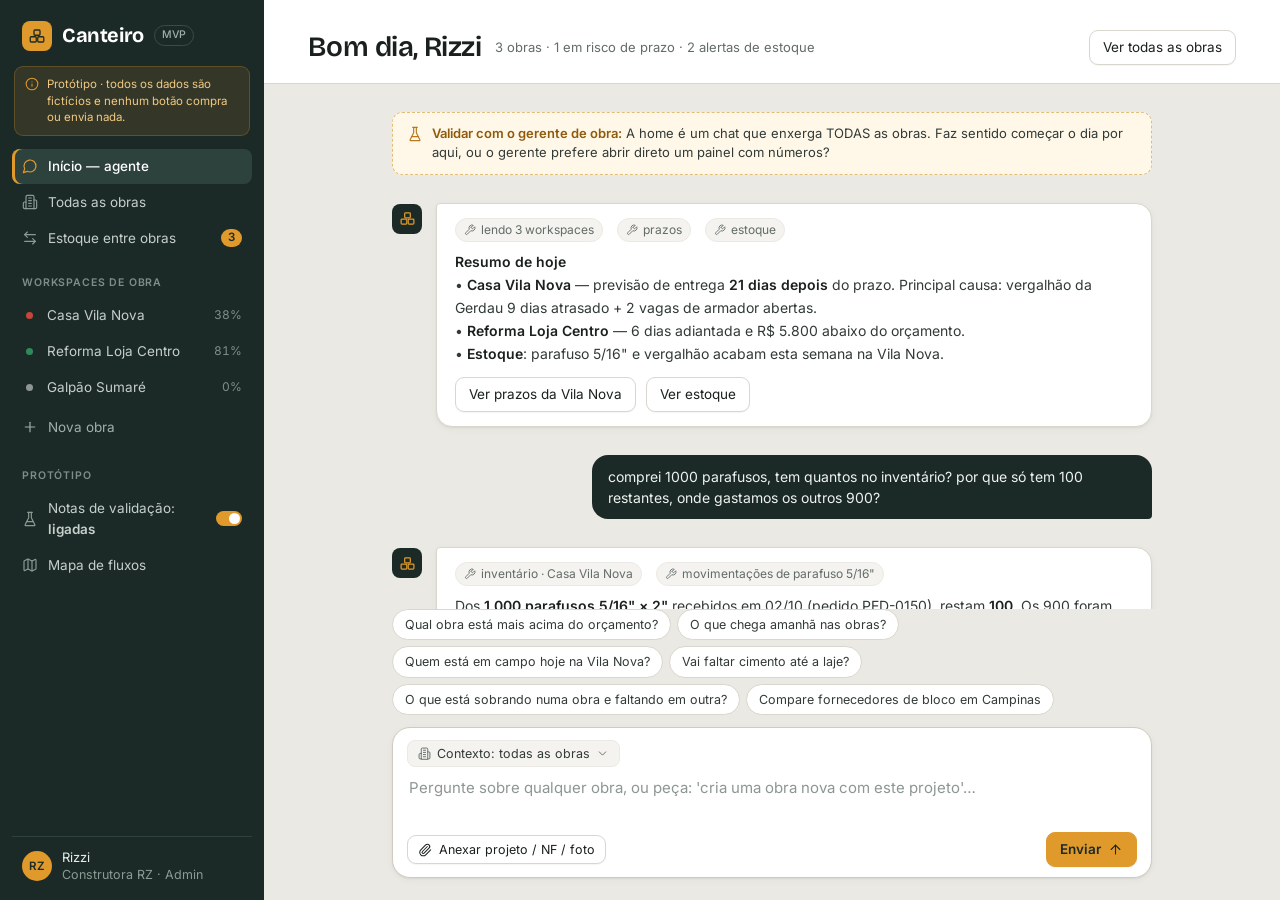
==== index.html @ 6d5bf7f8 "Identidade própria: concreto, verde-grafite e ocre de obra Sai a cara de claude.ai (marfim, terracot" ====
<!doctype html>
<html lang="pt-BR">
<head>
<meta charset="utf-8">
<meta name="viewport" content="width=device-width, initial-scale=1">
<meta name="robots" content="noindex, nofollow">
<title>Canteiro · agente de obras (protótipo)</title>
<link rel="preconnect" href="https://fonts.googleapis.com">
<link rel="preconnect" href="https://fonts.gstatic.com" crossorigin>
<link href="https://fonts.googleapis.com/css2?family=Inter:wght@400;500;600&family=Bricolage+Grotesque:opsz,wght@12..96,500;12..96,600;12..96,700&display=swap" rel="stylesheet">
<style>
:root{
  /* Identidade Canteiro: concreto, verde-grafite e ocre de obra. */
  --bg:#ebe9e3; --card:#fff; --cream:#f4f3ef; --cream2:#e4e2db;
  --ink:#1a201e; --ink2:#323a37; --muted:#626c68; --faint:#8d9692; --line:#d9d6cd; --line2:#ebe9e3;
  --side:#1c2a27; --sideHover:#253632; --sideOn:#2e423d;
  --accent:#e09a2b; --accentHi:#eaaa45; --accentSoft:#fbefd9; --accentInk:#8f5a0c;
  --pine:#1c2a27; --pineSoft:#e5eeea; --pineLine:#c6d8d0;
  --green:#2f8a5b; --greenSoft:#e2f2e8; --red:#c4473b; --redSoft:#fbe8e5;
  --amber:#b7791f; --amberSoft:#fbf1dc; --blue:#3f6f9a; --blueSoft:#e5eef6; --violet:#7a64b0;
  --serif:"Bricolage Grotesque","Inter",-apple-system,sans-serif;
  --shadow:0 1px 2px rgba(26,32,30,.06),0 2px 8px rgba(26,32,30,.04);
  --sans:"Inter",-apple-system,BlinkMacSystemFont,"Segoe UI",sans-serif;
  --r:12px;
}
*{box-sizing:border-box} html,body{margin:0;height:100%}
body{font:14px/1.55 var(--sans);color:var(--ink);background:var(--bg);-webkit-font-smoothing:antialiased}
button{font:inherit;cursor:pointer;color:inherit} a{color:inherit;text-decoration:none}
:focus-visible{outline:2px solid var(--accentHi);outline-offset:2px;border-radius:6px}
b{font-weight:600}
.ic{flex:none;vertical-align:-3px}
h1,h2{font-family:var(--serif);font-weight:500;letter-spacing:-.01em}
.app{display:grid;grid-template-columns:264px 1fr;height:100vh}
/* sidebar */
.side{background:var(--side);border-right:1px solid var(--line);color:var(--ink2);display:flex;flex-direction:column;padding:18px 12px 12px;gap:1px;overflow:auto}
.brand{display:flex;align-items:center;gap:10px;font-family:var(--serif);font-weight:500;font-size:20px;color:var(--ink);padding:2px 10px 14px}
.brand .tag{font-family:var(--sans);font-size:10.5px;font-weight:500;color:var(--muted);border:1px solid var(--line);border-radius:99px;padding:1px 7px;letter-spacing:.02em}
.logo{width:26px;height:26px;display:grid;place-items:center;color:var(--accent);flex:none}
.side .sec{font-size:12px;color:var(--faint);padding:18px 10px 6px;font-weight:500}
.nav{display:flex;align-items:center;gap:10px;padding:7px 10px;border-radius:8px;color:var(--ink2);font-size:13.5px}
.nav .ic{color:var(--muted)}
.nav:hover{background:var(--sideHover)} .nav.on{background:var(--sideOn);color:var(--ink);font-weight:500} .nav.on .ic{color:var(--ink)}
.nav .dot{width:7px;height:7px;border-radius:50%;flex:none;margin:0 4px}
.nav small{margin-left:auto;color:var(--faint);font-size:12px;font-variant-numeric:tabular-nums}
.nav .count{margin-left:auto;background:var(--accentSoft);color:var(--accentInk);font-size:11.5px;font-weight:600;padding:0 7px;border-radius:99px}
.newbtn{margin:4px 0;padding:7px 10px;border:0;border-radius:8px;color:var(--muted);background:none;text-align:left;display:flex;align-items:center;gap:10px;font-size:13.5px}
.newbtn:hover{background:var(--sideHover);color:var(--ink)}
.side .foot{margin-top:auto;padding:12px 10px 4px;border-top:1px solid var(--line);display:flex;gap:10px;align-items:center;font-size:13px;line-height:1.35}
.av{width:30px;height:30px;border-radius:50%;background:var(--ink);color:var(--bg);display:grid;place-items:center;font-size:11.5px;font-weight:600;flex:none}
.fict{display:flex;gap:8px;margin:0 2px 12px;padding:9px 10px;border-radius:9px;background:var(--amberSoft);color:#7a5a1e;font-size:11.5px;line-height:1.45}
.fict .ic{margin-top:1px;color:var(--amber)}
.toggle{margin-left:auto;width:26px;height:15px;border-radius:99px;background:var(--line);position:relative;flex:none;transition:background .15s}
.toggle::after{content:"";position:absolute;top:2px;left:2px;width:11px;height:11px;border-radius:50%;background:#fff;transition:transform .15s}
.notes .toggle{background:var(--accent)} .notes .toggle::after{transform:translateX(11px)}
/* main */
.main{overflow:auto;display:flex;flex-direction:column}
.top{flex:none;display:flex;align-items:center;gap:14px;padding:30px 44px 0}
.top h1{font-size:30px;line-height:1.15;margin:0}
.crumb{color:var(--muted);font-size:13px} .crumb a:hover{color:var(--ink)}
.pill{display:inline-flex;align-items:center;gap:5px;padding:2px 9px;border-radius:99px;font-size:12px;font-weight:500;white-space:nowrap;line-height:1.6}
.pill .ic{vertical-align:0}
.ok{background:var(--greenSoft);color:#45684d} .warn{background:var(--amberSoft);color:#86621f} .bad{background:var(--redSoft);color:#9a4334} .info{background:var(--blueSoft);color:#46617c} .gray{background:var(--cream2);color:var(--muted)}
.tabs{flex:none;display:flex;gap:4px;padding:18px 44px 0;border-bottom:1px solid var(--line);overflow:auto}
.tab{display:inline-flex;align-items:center;gap:7px;padding:9px 10px 11px;color:var(--muted);white-space:nowrap;border-bottom:2px solid transparent;margin-bottom:-1px;font-size:13.5px}
.tab .ic{opacity:.8}
.tab:hover{color:var(--ink)} .tab.on{color:var(--ink);border-bottom-color:var(--accent);font-weight:500}
.page{padding:28px 44px 56px;flex:1}
.grid{display:grid;gap:18px} .g2{grid-template-columns:1fr 1fr} .g3{grid-template-columns:repeat(3,1fr)} .g4{grid-template-columns:repeat(4,1fr)}
.card{background:var(--card);border:1px solid var(--line);border-radius:var(--r);padding:20px 22px}
.card h3{margin:0 0 14px;font:500 18px/1.3 var(--serif);letter-spacing:-.005em;display:flex;align-items:center;gap:8px;flex-wrap:wrap}
.card h3 small{color:var(--muted);font:400 13px var(--sans)}
.card h3 .ic{color:var(--accent)}
.kpi{padding:18px 20px} .kpi .l{color:var(--muted);font-size:12.5px} .kpi .v{font:400 30px/1.15 var(--serif);margin-top:6px;letter-spacing:-.01em;font-variant-numeric:lining-nums}
.kpi .s{font-size:12.5px;margin-top:4px;display:flex;align-items:center;gap:4px}
.bar{height:6px;background:var(--cream2);border-radius:99px;overflow:hidden} .bar i{display:block;height:100%;background:var(--accentHi);border-radius:99px}
table{width:100%;border-collapse:collapse}
th{text-align:left;font-size:12px;color:var(--muted);font-weight:500;padding:9px 12px;border-bottom:1px solid var(--line)}
td{padding:11px 12px;border-bottom:1px solid var(--line2);vertical-align:middle}
tr:last-child td{border-bottom:0}
table.sm td{padding:8px 12px} table.sm th{padding:7px 12px}
.agentnote table.sm td{padding:7px 0;border-color:#efdcd0}
tr.click:hover td{background:#fcfbf8;cursor:pointer}
.card[style*="padding:0"] th:first-child,.card[style*="padding:0"] td:first-child{padding-left:20px}
.card[style*="padding:0"] th:last-child,.card[style*="padding:0"] td:last-child{padding-right:20px}
.num{text-align:right;font-variant-numeric:tabular-nums;white-space:nowrap}
.btn{display:inline-flex;align-items:center;gap:7px;padding:7px 13px;border-radius:9px;border:1px solid var(--line);background:#fff;color:var(--ink);font-size:13.5px;line-height:1.4;white-space:nowrap;transition:background .12s,border-color .12s}
.btn:hover{background:var(--cream);border-color:#d8d4c8}
.btn.pri{background:var(--ink);color:var(--bg);border-color:var(--ink)}
.btn.amb{background:var(--accent);border-color:var(--accent);color:#fff;font-weight:500} .btn.amb:hover{background:var(--accentInk);border-color:var(--accentInk)}
.btn.sm{padding:5px 10px;font-size:12.5px}
.iconbtn{padding:6px;border:0;background:none;border-radius:8px;color:var(--muted)} .iconbtn:hover{background:var(--cream2);color:var(--ink)}
.row{display:flex;align-items:center;gap:10px} .sp{flex:1} .mut{color:var(--muted)} .sm{font-size:12.5px}
.sectit{font:500 18px var(--serif)}
/* chat */
.chatwrap{display:grid;grid-template-columns:248px 1fr;flex:1;min-height:0}
.sessions{border-right:1px solid var(--line);padding:18px 12px;overflow:auto}
.sess{padding:8px 10px;border-radius:8px;margin-bottom:2px;cursor:default} .sess:hover{background:var(--cream)} .sess.on{background:var(--cream2)}
.sess b{display:block;font-size:13.5px;font-weight:500} .sess span{font-size:12px;color:var(--muted)}
.chat{display:flex;flex-direction:column;min-height:0}
.msgs{flex:1;overflow:auto;padding:28px max(28px,calc((100% - 760px)/2)) 12px;display:flex;flex-direction:column;gap:28px}
.msgs > .callout{margin-bottom:0}
.msg{max-width:760px;width:100%}
.msg.me{align-self:flex-end;width:auto;max-width:560px;background:var(--cream2);color:var(--ink);padding:11px 16px;border-radius:18px;line-height:1.5}
.msg.ai{display:flex;gap:14px;line-height:1.65;color:var(--ink2)}
.msg.ai .bub{flex:1;min-width:0}
.msg.ai .bub b{color:var(--ink)}
.msg.ai table{margin:10px 0;background:#fff;border:1px solid var(--line);border-radius:10px;border-collapse:separate;border-spacing:0;overflow:hidden}
.aiav{width:26px;height:26px;display:grid;place-items:center;color:var(--accent);flex:none;margin-top:1px}
.tools{font-size:12px;color:var(--faint);margin-bottom:8px;display:flex;flex-wrap:wrap;gap:4px 14px}
.tools span{display:inline-flex;align-items:center;gap:5px}
.tools .ic{vertical-align:0}
.note{display:flex;gap:8px;align-items:flex-start;margin:4px 0}
.note .ic{margin-top:4px}
.composer{margin:8px auto 22px;width:calc(100% - 56px);max-width:760px;border:1px solid var(--line);background:#fff;border-radius:18px;padding:12px 14px 10px;box-shadow:0 1px 2px rgba(31,30,29,.04),0 4px 18px rgba(31,30,29,.04)}
.composer:focus-within{border-color:#d4cfc2}
.composer textarea{width:100%;border:0;outline:0;resize:none;font:15px/1.5 var(--sans);min-height:48px;background:none;color:var(--ink);padding:4px 2px}
.composer textarea::placeholder{color:var(--faint)}
.chips{display:flex;flex-wrap:wrap;gap:6px;margin:0 auto 4px;width:calc(100% - 56px);max-width:760px}
.chip{border:1px solid var(--line);background:transparent;padding:5px 12px;border-radius:99px;font-size:12.5px;color:var(--muted)}
.chip:hover{background:#fff;color:var(--ink)}
.attach{display:inline-flex;gap:6px;align-items:center;background:var(--cream);border:1px solid var(--line2);padding:3px 10px;border-radius:8px;font-size:12.5px;margin:0 4px 6px 0;color:var(--ink2)}
.attach .ic{color:var(--muted);vertical-align:0}
.msg.me .attach{background:#fff}
/* kanban */
.kb{display:grid;grid-auto-flow:column;grid-auto-columns:256px;gap:14px;overflow:auto;padding-bottom:12px}
.col{background:var(--cream);border-radius:12px;padding:12px;min-height:300px}
.col h4{margin:2px 4px 12px;font-size:13px;font-weight:600;display:flex;gap:6px;align-items:center} .col h4 small{color:var(--muted);font-weight:400;margin-left:auto;font-size:12px}
.kc{background:#fff;border:1px solid var(--line);border-radius:10px;padding:11px 12px;margin-bottom:8px;font-size:13px;position:relative}
.kc[draggable="true"]{cursor:grab}
.kc b{display:block;margin-bottom:3px;font-weight:500} .kc .meta b{white-space:nowrap;flex:none} .kc .meta{display:flex;justify-content:space-between;gap:8px;color:var(--muted);font-size:12px;margin-top:8px}
.kc.late{box-shadow:inset 2px 0 0 var(--red)} .kc.done{opacity:.85}
/* misc */
.callout{display:flex;gap:9px;align-items:flex-start;border:1px solid #ecdcc4;background:#fcf7ee;border-radius:10px;padding:11px 14px;font-size:13px;line-height:1.5;margin-bottom:20px;color:var(--ink2)}
.callout .ic{color:var(--amber);margin-top:2px}
.callout b{color:#86621f;font-weight:600}
body:not(.notes) .callout.val{display:none}
.agentnote{background:var(--accentSoft)!important;border-color:#efd6c9!important}
.agentnote h3 .ic,.agentnote > .ic{color:var(--accent)}
.alertnote{background:var(--redSoft)!important;border-color:#efd3cb!important}
.alertnote > .ic{color:var(--red)}
.inline{display:flex;gap:9px;align-items:flex-start}
.inline > .ic{margin-top:2px}
.drawer{position:fixed;inset:0;background:rgba(31,30,29,.22);display:none;justify-content:flex-end;z-index:20}
.drawer.on{display:flex} .drawer .pane{width:580px;max-width:95vw;background:var(--bg);height:100%;overflow:auto;padding:24px 30px;border-left:1px solid var(--line);box-shadow:-20px 0 50px rgba(31,30,29,.08)}
.drawer h2{font-size:26px;line-height:1.2}
.modal{position:fixed;inset:0;background:rgba(31,30,29,.26);display:none;place-items:center;z-index:30}
.modal.on{display:grid} .modal .box{width:640px;max-width:95vw;max-height:90vh;overflow:auto;background:#fff;border:1px solid var(--line);border-radius:18px;padding:28px 30px;box-shadow:0 24px 70px rgba(31,30,29,.14)}
.modal h2{font-size:25px;line-height:1.2;display:flex;align-items:center;gap:10px}
.modal h2 .ic{color:var(--accent)}
.steps{display:flex;gap:6px;margin-bottom:22px} .steps div{flex:1;height:3px;border-radius:99px;background:var(--cream2)} .steps div.on{background:var(--accent)}
input.f,select.f,textarea.f{width:100%;padding:9px 12px;border:1px solid var(--line);border-radius:9px;font:inherit;background:#fff;color:var(--ink)}
input.f:focus,select.f:focus,textarea.f:focus{outline:0;border-color:var(--accentHi);box-shadow:0 0 0 3px var(--accentSoft)}
textarea.f{line-height:1.6}
label.l{display:block;font-size:12.5px;color:var(--muted);margin:14px 0 5px;font-weight:500}
.drop{border:1.5px dashed #d9d5c9;border-radius:14px;padding:26px;text-align:center;color:var(--muted);background:var(--bg)}
.drop .ic{color:var(--faint);display:block;margin:0 auto 8px}
.gantt{display:grid;grid-template-columns:170px 1fr;gap:10px 14px;align-items:center;font-size:13px}
.gtrack{position:relative;height:24px;background:var(--bg);border-radius:6px}
.gb{position:absolute;top:3px;height:16px;border-radius:99px}
.today{position:absolute;top:-6px;bottom:-6px;width:1.5px;background:var(--accent)}
.toast{position:fixed;bottom:24px;left:50%;transform:translateX(-50%);background:var(--ink);color:var(--bg);padding:10px 18px;border-radius:12px;display:none;z-index:40;font-size:13.5px;box-shadow:0 10px 30px rgba(31,30,29,.18)}
.legend{display:flex;flex-wrap:wrap;gap:6px 16px;font-size:12px;color:var(--muted)} .legend i{display:inline-block;width:9px;height:9px;border-radius:3px;margin-right:6px;vertical-align:-1px}
.wscard{cursor:pointer;transition:border-color .12s,box-shadow .12s} .wscard:hover{border-color:#d8d4c8;box-shadow:0 2px 14px rgba(31,30,29,.05)}
.wscard .name{font:500 19px/1.25 var(--serif)}
.split{height:10px;border-radius:99px;overflow:hidden;display:flex;gap:2px;background:var(--cream2)}
.link{color:var(--accentInk);display:inline-flex;align-items:center;gap:5px;font-size:13px}
.link:hover{text-decoration:underline}
.spin{animation:spin 1s linear infinite}
@keyframes spin{to{transform:rotate(360deg)}}
@media (prefers-reduced-motion:reduce){.spin{animation:none}*{transition:none!important}}
/* Abaixo de 1100 px o layout de painel quebra (sidebar + 4 colunas de KPI): em vez de uma
   versão capenga, a página inteira dá lugar ao aviso — nada do protótipo fica acessível. */
#gate{display:none}
@media (max-width:1099px){
  .app,.drawer,.modal,.toast{display:none!important}
  #gate{display:grid;position:fixed;inset:0;place-items:center;background:var(--bg);color:var(--ink);padding:32px;z-index:100;text-align:center}
  #gate .box{max-width:380px}
  #gate h2{font-size:30px;margin:0}
  #gate p{color:var(--muted);margin:12px 0 0;line-height:1.6}
  #gate .logo{margin:0 auto 22px;width:52px;height:52px;border-radius:14px;background:var(--accentSoft)}
  #gate .meta{margin-top:24px;padding-top:16px;border-top:1px solid var(--line);font-size:12.5px;color:var(--faint)}
}
/* ===== camada de identidade (sobrepõe a base) ===== */
h1,h2{font-weight:600;letter-spacing:-.02em}
.side{background:var(--side);border-right:0;color:#c5cfcb}
.brand{color:#fff;font-weight:700;letter-spacing:-.02em}
.brand .tag{color:#9fb0aa;border-color:#3a4c47}
.logo{background:var(--accent);color:var(--pine);border-radius:8px;width:30px;height:30px}
.logo svg{width:18px;height:18px}
.side .sec{color:#7d8e88;text-transform:uppercase;font-size:10.5px;letter-spacing:.08em;font-weight:600}
.nav{color:#c5cfcb} .nav .ic{color:#8a9b95}
.nav:hover{background:var(--sideHover)} .nav.on{background:var(--sideOn);color:#fff;box-shadow:inset 3px 0 0 var(--accent)} .nav.on .ic{color:var(--accent)}
.nav small{color:#7d8e88}
.nav .count{background:var(--accent);color:var(--pine)}
.newbtn{color:#9fb0aa} .newbtn:hover{background:var(--sideHover);color:#fff}
.side .foot{border-top-color:#2e423d;color:#e6ecea} .side .foot .mut,.side .foot span{color:#8a9b95}
.av{background:var(--accent);color:var(--pine)}
.fict{background:rgba(224,154,43,.12);color:#f1c983;border:1px solid rgba(224,154,43,.25)} .fict .ic{color:var(--accent)}
.toggle{background:#3a4c47} .notes .toggle{background:var(--accent)}
.top{background:#fff;padding-bottom:18px;border-bottom:1px solid var(--line)}
.top + .tabs{background:#fff;margin-top:-1px;padding-top:14px}
.top:has(+ .tabs){border-bottom:0;padding-bottom:0}
.top h1{font-size:28px}
.tab.on{border-bottom-color:var(--accent);color:var(--ink);font-weight:600} .tab.on .ic{color:var(--accentInk);opacity:1}
.card{border-color:var(--line);box-shadow:var(--shadow)}
.card h3{font-weight:600;font-size:17px} .card h3 .ic{color:var(--accentInk)}
.kpi{border-top:3px solid var(--pine)}
.kpi .v{font-weight:600;font-size:28px}
th{background:var(--cream);color:var(--muted);font-size:11.5px;text-transform:uppercase;letter-spacing:.04em;font-weight:600}
tr.click:hover td{background:#faf6ec}
.btn{border-color:var(--line);box-shadow:0 1px 1px rgba(26,32,30,.04)} .btn:hover{background:var(--cream);border-color:#c9c5ba}
.btn.amb{background:var(--accent);border-color:var(--accent);color:var(--pine);font-weight:600} .btn.amb:hover{background:var(--accentHi);border-color:var(--accentHi)}
.bar{background:var(--cream2)} .bar i{background:var(--accent)}
/* chat: resposta do agente em cartão, bolha do usuário escura */
.msg.me{background:var(--pine);color:#eef3f1;border-radius:16px 16px 4px 16px}
.msg.me .attach{background:#2e423d;border-color:#3a4c47;color:#dfe7e4}
.msg.ai .bub{background:#fff;border:1px solid var(--line);border-radius:4px 16px 16px 16px;padding:14px 18px;box-shadow:var(--shadow)}
.aiav{background:var(--pine);color:var(--accent);border-radius:8px;width:30px;height:30px}
.aiav svg{width:17px;height:17px}
.tools{color:var(--muted)} .tools span{background:var(--cream);border:1px solid var(--line2);padding:1px 8px;border-radius:99px}
.composer{border-color:#cfcbc0;box-shadow:var(--shadow)}
.chip{background:#fff;border-color:var(--line);color:var(--ink2)} .chip:hover{border-color:var(--accent)}
.sessions{background:#f6f5f1}
.sess.on{background:#fff;box-shadow:var(--shadow)}
/* kanban */
.col{background:#dfddd5}
.kc{box-shadow:var(--shadow);border-color:#e1ded6}
.kc.late{box-shadow:inset 3px 0 0 var(--red),var(--shadow)}
/* notas do agente e de validação */
.agentnote{background:var(--pineSoft)!important;border-color:var(--pineLine)!important}
.agentnote h3 .ic,.agentnote > .ic{color:var(--pine)}
.callout{background:#fff8e8;border:1px dashed #e2bd77}
.callout b{color:var(--accentInk)}
.steps div.on{background:var(--accent)}
.today{background:var(--red);width:2px}
.gtrack{background:var(--cream)}
.toast{background:var(--pine);color:#fff}
.wscard .name{font-weight:600}
.link{color:var(--accentInk)}
.drawer .pane{background:var(--bg)}
#gate .logo{background:var(--accent);color:var(--pine)}
</style>
</head>
<body class="notes">
<div id="gate"><div class="box"><div class="logo"><svg width="28" height="28" viewBox="0 0 24 24" fill="none" stroke="currentColor" stroke-width="1.75" stroke-linecap="round" aria-hidden="true"><path d="M12 3v18M3 12h18M5.6 5.6l12.8 12.8M18.4 5.6 5.6 18.4"/></svg></div>
  <h2>Abra num computador</h2>
  <p>Este protótipo foi desenhado para telas de computador e não funciona em celular ou tablet.</p>
  <p>Se você já está num computador, maximize a janela do navegador.</p>
  <p class="meta">Sua tela: <span id="gw"></span> px de largura · mínimo: 1100 px</p>
</div></div>
<div class="app">
  <aside class="side" id="side"></aside>
  <main class="main" id="main"></main>
</div>
<div class="drawer" id="drawer" onclick="if(event.target===this)closeDrawer()"><div class="pane" id="drawerPane"></div></div>
<div class="modal" id="modal" onclick="if(event.target===this)closeModal()"><div class="box" id="modalBox"></div></div>
<div class="toast" id="toast"></div>

<script>
/* ===================== ÍCONES (traço, no estilo Lucide; inline para não depender de CDN) ===================== */
const ICONS = {
  spark:'<rect x="3" y="13" width="8" height="7" rx="1.2"/><rect x="13" y="13" width="8" height="7" rx="1.2"/><rect x="8" y="4" width="8" height="7" rx="1.2"/>',
  message:'<path d="M7.9 20A9 9 0 1 0 4 16.1L2 22Z"/>',
  building:'<path d="M6 22V4a2 2 0 0 1 2-2h8a2 2 0 0 1 2 2v18Z"/><path d="M6 12H4a2 2 0 0 0-2 2v6a2 2 0 0 0 2 2h2"/><path d="M18 9h2a2 2 0 0 1 2 2v9a2 2 0 0 1-2 2h-2"/><path d="M10 6h4"/><path d="M10 10h4"/><path d="M10 14h4"/><path d="M10 18h4"/>',
  swap:'<path d="M8 3 4 7l4 4"/><path d="M4 7h16"/><path d="m16 21 4-4-4-4"/><path d="M20 17H4"/>',
  plus:'<path d="M5 12h14"/><path d="M12 5v14"/>',
  minus:'<path d="M5 12h14"/>',
  flask:'<path d="M10 2v7.527a2 2 0 0 1-.211.896L4.72 20.55a1 1 0 0 0 .9 1.45h12.76a1 1 0 0 0 .9-1.45l-5.069-10.127A2 2 0 0 1 14 9.527V2"/><path d="M8.5 2h7"/><path d="M7 16h10"/>',
  map:'<path d="M14.106 5.553a2 2 0 0 0 1.788 0l3.659-1.83A1 1 0 0 1 21 4.619v12.764a1 1 0 0 1-.553.894l-4.553 2.277a2 2 0 0 1-1.788 0l-4.212-2.106a2 2 0 0 0-1.788 0l-3.659 1.83A1 1 0 0 1 3 19.381V6.618a1 1 0 0 1 .553-.894l4.553-2.277a2 2 0 0 1 1.788 0z"/><path d="M15 5.764v15"/><path d="M9 3.236v15"/>',
  wrench:'<path d="M14.7 6.3a1 1 0 0 0 0 1.4l1.6 1.6a1 1 0 0 0 1.4 0l3.77-3.77a6 6 0 0 1-7.94 7.94l-6.91 6.91a2.12 2.12 0 0 1-3-3l6.91-6.91a6 6 0 0 1 7.94-7.94l-3.76 3.76z"/>',
  alert:'<path d="m21.73 18-8-14a2 2 0 0 0-3.48 0l-8 14A2 2 0 0 0 4 21h16a2 2 0 0 0 1.73-3"/><path d="M12 9v4"/><path d="M12 17h.01"/>',
  bulb:'<path d="M15 14c.2-1 .7-1.7 1.5-2.5 1-.9 1.5-2.2 1.5-3.5A6 6 0 0 0 6 8c0 1 .2 2.2 1.5 3.5.7.7 1.3 1.5 1.5 2.5"/><path d="M9 18h6"/><path d="M10 22h4"/>',
  clip:'<path d="m16 6-8.414 8.586a2 2 0 0 0 2.829 2.829l8.414-8.586a4 4 0 1 0-5.657-5.657l-8.379 8.551a6 6 0 1 0 8.485 8.485l8.379-8.551"/>',
  chevDown:'<path d="m6 9 6 6 6-6"/>',
  arrowUp:'<path d="m5 12 7-7 7 7"/><path d="M12 19V5"/>',
  arrowLeft:'<path d="m12 19-7-7 7-7"/><path d="M19 12H5"/>',
  arrowRight:'<path d="M5 12h14"/><path d="m12 5 7 7-7 7"/>',
  chart:'<path d="M3 3v16a2 2 0 0 0 2 2h16"/><path d="M18 17V9"/><path d="M13 17V5"/><path d="M8 17v-3"/>',
  bricks:'<rect width="18" height="18" x="3" y="3" rx="2"/><path d="M12 9v6"/><path d="M16 15v6"/><path d="M16 3v6"/><path d="M3 15h18"/><path d="M3 9h18"/><path d="M8 15v6"/><path d="M8 3v6"/>',
  package:'<path d="M11 21.73a2 2 0 0 0 2 0l7-4A2 2 0 0 0 21 16V8a2 2 0 0 0-1-1.73l-7-4a2 2 0 0 0-2 0l-7 4A2 2 0 0 0 3 8v8a2 2 0 0 0 1 1.73z"/><path d="M12 22V12"/><path d="m3.3 7 7.703 4.734a2 2 0 0 0 1.994 0L20.7 7"/><path d="m7.5 4.27 9 5.15"/>',
  archive:'<rect width="20" height="5" x="2" y="3" rx="1"/><path d="M4 8v11a2 2 0 0 0 2 2h12a2 2 0 0 0 2-2V8"/><path d="M10 12h4"/>',
  users:'<path d="M16 21v-2a4 4 0 0 0-4-4H6a4 4 0 0 0-4 4v2"/><circle cx="9" cy="7" r="4"/><path d="M22 21v-2a4 4 0 0 0-3-3.87"/><path d="M16 3.13a4 4 0 0 1 0 7.75"/>',
  clock:'<circle cx="12" cy="12" r="10"/><path d="M12 6v6l4 2"/>',
  file:'<path d="M15 2H6a2 2 0 0 0-2 2v16a2 2 0 0 0 2 2h12a2 2 0 0 0 2-2V7Z"/><path d="M14 2v4a2 2 0 0 0 2 2h4"/><path d="M16 13H8"/><path d="M16 17H8"/><path d="M10 9H8"/>',
  ruler:'<path d="M21.3 15.3a2.4 2.4 0 0 1 0 3.4l-2.6 2.6a2.4 2.4 0 0 1-3.4 0L2.7 8.7a2.41 2.41 0 0 1 0-3.4l2.6-2.6a2.41 2.41 0 0 1 3.4 0Z"/><path d="m14.5 12.5 2-2"/><path d="m11.5 9.5 2-2"/><path d="m8.5 6.5 2-2"/><path d="m17.5 15.5 2-2"/>',
  trendUp:'<path d="M22 7 13.5 15.5 8.5 10.5 2 17"/><path d="M16 7h6v6"/>',
  cart:'<circle cx="8" cy="21" r="1"/><circle cx="19" cy="21" r="1"/><path d="M2.05 2.05h2l2.66 12.42a2 2 0 0 0 2 1.58h9.78a2 2 0 0 0 1.95-1.57l1.65-7.43H5.12"/>',
  check:'<path d="M20 6 9 17l-5-5"/>',
  checkCircle:'<circle cx="12" cy="12" r="10"/><path d="m9 12 2 2 4-4"/>',
  loader:'<path d="M21 12a9 9 0 1 1-6.219-8.56"/>',
  hourglass:'<path d="M5 22h14"/><path d="M5 2h14"/><path d="M17 22v-4.172a2 2 0 0 0-.586-1.414L12 12l-4.414 4.414A2 2 0 0 0 7 17.828V22"/><path d="M7 2v4.172a2 2 0 0 0 .586 1.414L12 12l4.414-4.414A2 2 0 0 0 17 6.172V2"/>',
  x:'<path d="M18 6 6 18"/><path d="m6 6 12 12"/>',
  star:'<path d="M11.525 2.295a.53.53 0 0 1 .95 0l2.31 4.679a2.123 2.123 0 0 0 1.595 1.16l5.166.756a.53.53 0 0 1 .294.904l-3.736 3.638a2.123 2.123 0 0 0-.611 1.878l.882 5.14a.53.53 0 0 1-.771.56l-4.618-2.428a2.122 2.122 0 0 0-1.973 0L6.396 21.01a.53.53 0 0 1-.77-.56l.881-5.139a2.122 2.122 0 0 0-.611-1.879L2.16 9.795a.53.53 0 0 1 .294-.906l5.165-.755a2.122 2.122 0 0 0 1.597-1.16z"/>',
  pin:'<path d="M20 10c0 4.993-5.539 10.193-7.399 11.799a1 1 0 0 1-1.202 0C9.539 20.193 4 14.993 4 10a8 8 0 0 1 16 0"/><circle cx="12" cy="10" r="3"/>',
  truck:'<path d="M14 18V6a2 2 0 0 0-2-2H4a2 2 0 0 0-2 2v11a1 1 0 0 0 1 1h2"/><path d="M15 18H9"/><path d="M19 18h2a1 1 0 0 0 1-1v-3.65a1 1 0 0 0-.22-.624l-3.48-4.35A1 1 0 0 0 17.52 8H14"/><circle cx="17" cy="18" r="2"/><circle cx="7" cy="18" r="2"/>',
  camera:'<path d="M14.5 4h-5L7 7H4a2 2 0 0 0-2 2v9a2 2 0 0 0 2 2h16a2 2 0 0 0 2-2V9a2 2 0 0 0-2-2h-3l-2.5-3z"/><circle cx="12" cy="13" r="3"/>',
  grip:'<circle cx="9" cy="12" r="1"/><circle cx="9" cy="5" r="1"/><circle cx="9" cy="19" r="1"/><circle cx="15" cy="12" r="1"/><circle cx="15" cy="5" r="1"/><circle cx="15" cy="19" r="1"/>',
  upload:'<path d="M21 15v4a2 2 0 0 1-2 2H5a2 2 0 0 1-2-2v-4"/><path d="m17 8-5-5-5 5"/><path d="M12 3v12"/>',
  download:'<path d="M21 15v4a2 2 0 0 1-2 2H5a2 2 0 0 1-2-2v-4"/><path d="m7 10 5 5 5-5"/><path d="M12 15V3"/>',
  info:'<circle cx="12" cy="12" r="10"/><path d="M12 16v-4"/><path d="M12 8h.01"/>',
  list:'<path d="M3 12h.01"/><path d="M3 18h.01"/><path d="M3 6h.01"/><path d="M8 12h13"/><path d="M8 18h13"/><path d="M8 6h13"/>',
};
const icon = (n, s=16, cls='') => `<svg class="ic ${cls}" width="${s}" height="${s}" viewBox="0 0 24 24" fill="none" stroke="currentColor" stroke-width="1.75" stroke-linecap="round" stroke-linejoin="round" aria-hidden="true">${ICONS[n]}</svg>`;

/* ===================== DADOS FICTÍCIOS (coerentes entre telas) ===================== */
const brl = v => 'R$ ' + v.toLocaleString('pt-BR',{minimumFractionDigits:0,maximumFractionDigits:0});
const brl2 = v => 'R$ ' + v.toLocaleString('pt-BR',{minimumFractionDigits:2,maximumFractionDigits:2});

const OBRAS = [
  {id:'vila-nova', nome:'Casa Vila Nova', tipo:'Residencial · 180 m² · 2 pav.', local:'Campinas · SP', cor:'#e09a2b',
   budget:620000, previsto:648300, comprometido:286400, gasto:241850, fase:'Estrutura', progresso:38,
   inicio:'03/03/2026', prazo:'30/06/2027', previsao:'21/07/2027', atraso:21, status:'risco'},
  {id:'loja-centro', nome:'Reforma Loja Centro', tipo:'Comercial · 95 m²', local:'Valinhos · SP', cor:'#3f6f9a',
   budget:145000, previsto:139200, comprometido:118000, gasto:104300, fase:'Acabamento', progresso:81,
   inicio:'10/07/2026', prazo:'15/12/2026', previsao:'09/12/2026', atraso:-6, status:'ok'},
  {id:'galpao', nome:'Galpão Sumaré', tipo:'Industrial · 1.200 m²', local:'Sumaré · SP', cor:'#7a64b0',
   budget:2400000, previsto:null, comprometido:0, gasto:0, fase:'Planejamento', progresso:0,
   inicio:'—', prazo:'—', previsao:'—', atraso:0, status:'plan'},
];

const FASES = [
  {n:'Serviços preliminares', ini:0,  fim:6,  real:[0,6],   pct:100},
  {n:'Fundação',             ini:5,  fim:16, real:[5,17],  pct:100},
  {n:'Estrutura',            ini:15, fim:30, real:[16,34], pct:62},
  {n:'Alvenaria',            ini:26, fim:40, real:[30,44], pct:8},
  {n:'Cobertura',            ini:36, fim:44, real:[40,48], pct:0},
  {n:'Instalações (elét./hidr.)', ini:38, fim:54, real:[42,57], pct:0},
  {n:'Acabamento',           ini:48, fim:64, real:[51,67], pct:0},
  {n:'Limpeza e entrega',    ini:63, fim:69, real:[66,72], pct:0},
]; // semanas desde 03/03/2026; hoje = semana 34

const ORC = [
  {cat:'Fundação', prev:70000, real:71400},
  {cat:'Estrutura (concreto e aço)', prev:132000, real:138900},
  {cat:'Alvenaria', prev:81000, real:84800},
  {cat:'Cobertura', prev:52000, real:52000},
  {cat:'Instalações elétricas e hidráulicas', prev:72000, real:74200},
  {cat:'Esquadrias e ferragens', prev:37000, real:38100},
  {cat:'Acabamento', prev:112000, real:112000},
  {cat:'Mão de obra (fora das empreitadas)', prev:72000, real:76900},
];

const COMP = [
  {id:'cim', nome:'Cimento CP-II-E-32 50 kg', un:'saco', qtd:420, fase:'Estrutura / Alvenaria',
   forn:[{n:'Depósito São Bento',cid:'Campinas',p:36.90,prazo:'2 dias',nota:4.6},{n:'Leroy Merlin D. Pedro',cid:'Campinas',p:38.49,prazo:'3 dias',nota:4.3},{n:'Casa do Construtor Sousas',cid:'Campinas',p:39.80,prazo:'1 dia',nota:4.8}]},
  {id:'aco', nome:'Vergalhão CA-50 10 mm (barra 12 m)', un:'barra', qtd:540, fase:'Estrutura',
   forn:[{n:'Gerdau Distribuidor Hortolândia',cid:'Hortolândia',p:58.70,prazo:'5 dias',nota:4.5},{n:'Aço Forte Comercial',cid:'Campinas',p:61.20,prazo:'2 dias',nota:4.1},{n:'Telhanorte Barão',cid:'Campinas',p:66.90,prazo:'3 dias',nota:4.4}]},
  {id:'bloco', nome:'Bloco cerâmico 14×19×29', un:'un', qtd:18500, fase:'Alvenaria',
   forn:[{n:'Cerâmica Itu Direto',cid:'Itu',p:1.62,prazo:'7 dias',nota:4.2},{n:'Depósito São Bento',cid:'Campinas',p:1.89,prazo:'2 dias',nota:4.6},{n:'Olaria Sumaré',cid:'Sumaré',p:1.74,prazo:'4 dias',nota:4.0}]},
  {id:'areia', nome:'Areia média lavada', un:'m³', qtd:96, fase:'Estrutura / Alvenaria',
   forn:[{n:'Porto de Areia Jaguari',cid:'Paulínia',p:118,prazo:'1 dia',nota:4.4},{n:'Depósito São Bento',cid:'Campinas',p:135,prazo:'1 dia',nota:4.6}]},
  {id:'brita', nome:'Brita 1', un:'m³', qtd:64, fase:'Fundação / Estrutura',
   forn:[{n:'Pedreira Basalto Campinas',cid:'Campinas',p:112,prazo:'1 dia',nota:4.5},{n:'Depósito São Bento',cid:'Campinas',p:129,prazo:'1 dia',nota:4.6}]},
  {id:'paraf', nome:'Parafuso sextavado 5/16" × 2" zincado', un:'un', qtd:1500, fase:'Esquadrias / Cobertura',
   forn:[{n:'Ciser Distribuidor',cid:'Campinas',p:0.42,prazo:'3 dias',nota:4.7},{n:'Leroy Merlin D. Pedro',cid:'Campinas',p:0.59,prazo:'1 dia',nota:4.3},{n:'Ferragens Paulista',cid:'Valinhos',p:0.48,prazo:'2 dias',nota:4.5}]},
  {id:'telha', nome:'Telha cerâmica portuguesa', un:'un', qtd:3900, fase:'Cobertura',
   forn:[{n:'Telhas Tatuí',cid:'Tatuí',p:2.35,prazo:'10 dias',nota:4.3},{n:'Telhanorte Barão',cid:'Campinas',p:2.98,prazo:'3 dias',nota:4.4}]},
  {id:'fio', nome:'Cabo flexível 2,5 mm² (rolo 100 m)', un:'rolo', qtd:22, fase:'Instalações',
   forn:[{n:'Elétrica Central',cid:'Campinas',p:189,prazo:'2 dias',nota:4.6},{n:'Leroy Merlin D. Pedro',cid:'Campinas',p:214,prazo:'1 dia',nota:4.3}]},
];

const LOTES = [
  {id:'PED-0141', item:'Cimento CP-II 50 kg', q:'200 sc', forn:'Depósito São Bento', v:7380, eta:'entregue 12/09', col:5},
  {id:'PED-0142', item:'Brita 1', q:'32 m³', forn:'Pedreira Basalto', v:3584, eta:'entregue 14/09', col:5},
  {id:'PED-0150', item:'Parafuso 5/16" × 2"', q:'1.000 un', forn:'Ciser Distribuidor', v:420, eta:'entregue 02/10', col:5},
  {id:'PED-0157', item:'Areia média', q:'40 m³', forn:'Porto Jaguari', v:4720, eta:'recebido hoje — conferir', col:4},
  {id:'PED-0158', item:'Vergalhão CA-50 10 mm', q:'300 barras', forn:'Gerdau Hortolândia', v:17610, eta:'previsto 19/10 · 9 dias atrasado', col:3, late:true},
  {id:'PED-0160', item:'Cimento CP-II 50 kg', q:'120 sc', forn:'Depósito São Bento', v:4428, eta:'chega 30/10', col:3},
  {id:'PED-0162', item:'Bloco cerâmico 14×19×29', q:'9.000 un', forn:'Cerâmica Itu', v:14580, eta:'saída 31/10', col:2},
  {id:'PED-0163', item:'Telha portuguesa', q:'3.900 un', forn:'Telhas Tatuí', v:9165, eta:'aguardando aprovação', col:1},
  {id:'PED-0164', item:'Cabo flexível 2,5 mm²', q:'22 rolos', forn:'Elétrica Central', v:4158, eta:'cotação 3 fornecedores', col:0},
  {id:'PED-0165', item:'Parafuso 5/16" × 2"', q:'500 un', forn:'Ciser Distribuidor', v:210, eta:'sugerido pelo agente', col:0, ai:true},
];
const KCOLS = ['Cotado','Aprovado','Pedido feito','Em trânsito','Entregue (conferir)','Disponível no inventário'];

const INV = [
  {id:'paraf', nome:'Parafuso 5/16" × 2"', un:'un', ent:1000, sai:900, nec:480, cob:'6 dias', st:'bad'},
  {id:'cim', nome:'Cimento CP-II 50 kg', un:'sc', ent:200, sai:154, nec:220, cob:'9 dias', st:'warn'},
  {id:'brita', nome:'Brita 1', un:'m³', ent:32, sai:21, nec:10, cob:'15 dias', st:'ok'},
  {id:'aco', nome:'Vergalhão CA-50 10 mm', un:'barra', ent:240, sai:228, nec:300, cob:'2 dias', st:'bad'},
  {id:'areia', nome:'Areia média', un:'m³', ent:56, sai:31, nec:22, cob:'12 dias', st:'ok'},
  {id:'prego', nome:'Prego 18×27 (kg)', un:'kg', ent:60, sai:22, nec:20, cob:'> 30 dias', st:'ok'},
];
const MOV_PARAF = [
  {d:'02/10', t:'Entrada', q:+1000, onde:'Recebimento PED-0150 (Ciser)', quem:'Marcos (almox.)'},
  {d:'06/10', t:'Saída', q:-450, onde:'Estrutura do telhado — tesouras', quem:'Equipe carpintaria'},
  {d:'14/10', t:'Saída', q:-350, onde:'Portão da garagem', quem:'Serralheria (Luiz)'},
  {d:'21/10', t:'Saída', q:-100, onde:'Porta principal — batente e dobradiças', quem:'Equipe carpintaria'},
];

/* Estoque entre obras: o máximo que sai da origem é saldo − o que ela ainda vai usar − reserva
   (metade do que ela ainda vai usar). O preço é o do lote original, não o de mercado. */
const NOME_OBRA = {'vila-nova':'Casa Vila Nova','loja-centro':'Reforma Loja Centro','galpao':'Galpão Sumaré'};
const TRANSF = [
  {inv:'paraf', item:'Parafuso 5/16" × 2"', un:'un', origem:'loja-centro', destino:'vila-nova', saldo:420, usar:80, falta:380,
   custo:0.39, lote:'PED-0098 · Ciser · 18/07', novo:0.42, novoForn:'Ciser Distribuidor', novoPrazo:'3 dias', resp:'Ana P. (mestre da Loja Centro)',
   pq:'A Loja Centro está no acabamento e não usa mais parafuso estrutural. Chega hoje, contra 3 dias da compra.'},
  {inv:'cim', item:'Cimento CP-II 50 kg', un:'sc', origem:'loja-centro', destino:'vila-nova', saldo:26, usar:4, falta:174,
   custo:35.50, lote:'PED-0102 · Depósito São Bento · 01/09', novo:36.90, novoForn:'Depósito São Bento', novoPrazo:'2 dias', resp:'Ana P. (mestre da Loja Centro)',
   pq:'Os sacos da Loja Centro vencem em 25 dias. Lá eles empedrariam; na Vila Nova são gastos na laje desta semana.', perda:true},
  {inv:'prego', item:'Prego 18×27', un:'kg', origem:'vila-nova', destino:'loja-centro', saldo:38, usar:20, falta:6,
   custo:14.90, lote:'PED-0139 · Ferragens Paulista · 02/09', novo:17.50, novoForn:'Leroy Merlin D. Pedro', novoPrazo:'1 dia', resp:'Joana M. (mestre da Vila Nova)',
   pq:'A Vila Nova tem prego além do que vai usar; a Loja Centro precisa de 6 kg para o forro.'},
];
TRANSF.forEach(t=>{ t.reserva=Math.ceil(t.usar/2); t.max=Math.max(0,t.saldo-t.usar-t.reserva); t.sug=Math.min(t.max,t.falta); });
const TRF_HIST = [
  {id:'TRF-0004', d:'09/10', item:'Disco de corte 7"', q:'12 un', de:'vila-nova', para:'loja-centro', v:106.80, st:'Recebida'},
  {id:'TRF-0003', d:'22/09', item:'Argamassa AC-II 20 kg', q:'15 sc', de:'loja-centro', para:'vila-nova', v:268.50, st:'Recebida'},
  {id:'TRF-0002', d:'28/08', item:'Lona preta 4×100 m', q:'1 rolo', de:'vila-nova', para:'loja-centro', v:389.00, st:'Recebida'},
];

const EQUIPE = {
  cols:['Vaga aberta','Em mobilização','Em campo','Desmobilizado'],
  ppl:[
    {n:'Vaga: Armador', f:'Estrutura', c:'—', col:0, alert:true},
    {n:'Vaga: Armador', f:'Estrutura', c:'—', col:0, alert:true},
    {n:'Paulo R.', f:'Eletricista', c:'R$ 280/dia', col:1, nota:'começa 04/11'},
    {n:'Joana M.', f:'Mestre de obras', c:'R$ 9.800/mês', col:2},
    {n:'Equipe Silva (4)', f:'Pedreiros · empreitada', c:'R$ 38.000 global', col:2},
    {n:'Carlos A.', f:'Carpinteiro', c:'R$ 260/dia', col:2},
    {n:'Diego F.', f:'Carpinteiro', c:'R$ 260/dia', col:2},
    {n:'Luiz S.', f:'Serralheiro', c:'R$ 300/dia', col:2},
    {n:'Marcos T.', f:'Almoxarife', c:'R$ 3.200/mês', col:2},
    {n:'Ajudantes (3)', f:'Servente', c:'R$ 160/dia cada', col:2},
    {n:'Equipe Fundação (5)', f:'Fundação · empreitada', c:'R$ 26.500 global', col:3, nota:'saiu 30/06'},
  ]
};

/* ===================== ESTADO / ROTAS ===================== */
let state = {view:'home', obra:null, tab:'chat'};
function go(view, obra, tab){ state={view, obra:obra||null, tab:tab||'chat'}; location.hash = [view,obra,tab].filter(Boolean).join('/'); render(); }
window.onhashchange = () => { const [v,o,t]=location.hash.slice(1).split('/'); if(v){state={view:v,obra:o||null,tab:t||'chat'}; render();} };
const $ = id => document.getElementById(id);
function toast(t){ const e=$('toast'); e.textContent=t; e.style.display='block'; clearTimeout(e._t); e._t=setTimeout(()=>e.style.display='none',2600); }
function obra(){ return OBRAS.find(o=>o.id===state.obra); }
function val(texto){ return `<div class="callout val">${icon('flask')}<div><b>Validar com o gerente de obra:</b> ${texto}</div></div>`; }

/* ===================== SIDEBAR ===================== */
function renderSide(){
  const st = o => o.status==='risco'?'var(--red)':o.status==='ok'?'var(--green)':'var(--faint)';
  $('side').innerHTML = `
    <div class="brand"><div class="logo">${icon('spark',22)}</div>Canteiro <span class="tag">MVP</span></div>
    <div class="fict">${icon('info',14)}<span>Protótipo · todos os dados são fictícios e nenhum botão compra ou envia nada.</span></div>
    <a class="nav ${state.view==='home'?'on':''}" href="#home" onclick="go('home');return false">${icon('message')}Início — agente</a>
    <a class="nav ${state.view==='hub'?'on':''}" href="#hub" onclick="go('hub');return false">${icon('building')}Todas as obras</a>
    <a class="nav ${state.view==='estoque'?'on':''}" href="#estoque" onclick="go('estoque');return false">${icon('swap')}Estoque entre obras<span class="count">${TRANSF.length}</span></a>
    <div class="sec">Workspaces de obra</div>
    ${OBRAS.map(o=>`<a class="nav ${state.obra===o.id?'on':''}" href="#" onclick="go('obra','${o.id}','chat');return false"><span class="dot" style="background:${st(o)}"></span>${o.nome}<small>${o.progresso}%</small></a>`).join('')}
    <button class="newbtn" onclick="openWizard(1)">${icon('plus')}Nova obra</button>
    <div class="sec">Protótipo</div>
    <a class="nav" href="#" onclick="document.body.classList.toggle('notes');renderSide();return false">${icon('flask')}<span>Notas de validação: <b id="nt">${document.body.classList.contains('notes')?'ligadas':'desligadas'}</b></span><span class="toggle"></span></a>
    <a class="nav ${state.view==='fluxos'?'on':''}" href="#fluxos" onclick="go('fluxos');return false">${icon('map')}Mapa de fluxos</a>
    <div class="foot"><div class="av">RZ</div><div>Rizzi<br><span class="sm mut">Construtora RZ · Admin</span></div></div>`;
}

/* ===================== HOME: CHAT GLOBAL ===================== */
function aiMsg(tools, html){ return `<div class="msg ai"><div class="aiav">${icon('spark',20)}</div><div class="bub">${tools?`<div class="tools">${tools.map(t=>`<span>${icon('wrench',12)}${t}</span>`).join('')}</div>`:''}${html}</div></div>`; }
function meMsg(t){ return `<div class="msg me">${t}</div>`; }

function renderHome(){
  const ob = OBRAS[0];
  return `
  <div class="chat" style="height:100vh">
    <div class="top"><h1>Bom dia, Rizzi</h1><span class="crumb">3 obras · 1 em risco de prazo · 2 alertas de estoque</span><span class="sp"></span>
      <button class="btn" onclick="go('hub')">Ver todas as obras</button></div>
    <div class="msgs">
      ${val('A home é um chat que enxerga TODAS as obras. Faz sentido começar o dia por aqui, ou o gerente prefere abrir direto um painel com números?')}
      ${aiMsg(['lendo 3 workspaces','prazos','estoque'], `<b>Resumo de hoje</b><br>
        • <b>Casa Vila Nova</b> — previsão de entrega <b>21 dias depois</b> do prazo. Principal causa: vergalhão da Gerdau 9 dias atrasado + 2 vagas de armador abertas.<br>
        • <b>Reforma Loja Centro</b> — 6 dias adiantada e R$ 5.800 abaixo do orçamento.<br>
        • <b>Estoque</b>: parafuso 5/16" e vergalhão acabam esta semana na Vila Nova.<br>
        <div class="row" style="margin-top:12px"><button class="btn" onclick="go('obra','vila-nova','prazos')">Ver prazos da Vila Nova</button><button class="btn" onclick="go('obra','vila-nova','inventario')">Ver estoque</button></div>`)}
      ${meMsg('comprei 1000 parafusos, tem quantos no inventário? por que só tem 100 restantes, onde gastamos os outros 900?')}
      ${aiMsg(['inventário · Casa Vila Nova','movimentações de parafuso 5/16"'], `Dos <b>1.000 parafusos 5/16" × 2"</b> recebidos em 02/10 (pedido PED-0150), restam <b>100</b>. Os 900 foram baixados assim:
        <table><tr><th>Destino</th><th class="num">Qtd</th><th class="num">% do lote</th></tr>
        <tr><td>Estrutura do telhado — tesouras</td><td class="num">450</td><td class="num">45%</td></tr>
        <tr><td>Portão da garagem</td><td class="num">350</td><td class="num">35%</td></tr>
        <tr><td>Porta principal — batente</td><td class="num">100</td><td class="num">10%</td></tr></table>
        <div class="note"><span style="color:var(--red)">${icon('alert',15)}</span><span>O portão consumiu <b>350</b>, contra <b>180</b> previstos no projeto. Vale confirmar com o Luiz (serralheria) se houve perda ou retrabalho.</span></div>
        O resto da obra ainda precisa de ~<b>480</b>. Com 100 em estoque, falta em ~6 dias.<br><br>
        <div class="note"><span style="color:var(--amber)">${icon('bulb',15)}</span><span><b>Antes de comprar:</b> a <b>Reforma Loja Centro</b> tem 420 parafusos iguais e só vai usar mais 80. Dá para trazer <b>300</b> e ainda deixar 40 de reserva lá, pelo preço que ela pagou (<b>R$ 0,39/un, R$ 117</b>), chegando hoje. Os 80 que faltam eu compro na Ciser junto com o próximo pedido.</span></div>
        <div class="row" style="margin-top:12px"><button class="btn amb" onclick="openTransfer(0)">${icon('swap',15)}Trazer 300 da Loja Centro</button><button class="btn" onclick="toast('Pedido PED-0165 aprovado → coluna Aprovado')">Prefiro comprar 500 novos</button><button class="btn" onclick="openInvItem('paraf')">Ver movimentações</button></div>`)}
      ${meMsg('quanto tempo para acabar a Vila Nova? estamos no prazo? recomendações para otimizar')}
      ${aiMsg(['cronograma','pedidos em trânsito','equipe alocada','histórico de produtividade'], `Pelo ritmo atual (estrutura a 62%), a entrega fica para <b>21/07/2027</b>, <b>21 dias</b> depois do prazo (30/06/2027).<br><br>
        <b>Por que atrasa</b><br>• Fornecedor: vergalhão PED-0158 com 9 dias de atraso → segura a laje (9 dias)<br>• Equipe: 2 armadores faltando desde 01/10 → 8 dias<br>• Clima: chuvas de outubro → 4 dias<br><br>
        <b>O que eu faria (recupera ~15 dias; as trocas de fornecedor ainda economizam ~R$ 3,4 mil)</b><br>
        1. Comprar 120 barras na <i>Aço Forte</i> (entrega em 2 dias, +R$ 300) para não parar a laje enquanto a Gerdau não entrega. <span class="pill ok">−6 dias</span><br>
        2. Contratar os 2 armadores por empreitada até o fim da estrutura. <span class="pill ok">−5 dias</span><br>
        3. Adiantar a compra das telhas de Tatuí (prazo de 10 dias) para já, e não deixar para a semana 39. <span class="pill ok">−4 dias</span><br>
        4. Trocar o bloco cerâmico do Depósito São Bento pela Cerâmica Itu (−R$ 0,27/un × 9.500). <span class="pill info">−R$ 2.565</span><br>
        5. Juntar as compras de cimento restantes num pedido só de 220 sc (frete único). <span class="pill info">−R$ 1.100</span>
        <div class="row" style="margin-top:12px"><button class="btn" onclick="go('obra','vila-nova','prazos')">Abrir aba Prazos</button><button class="btn" onclick="toast('Plano salvo como tarefas na obra')">Transformar em plano de ação</button></div>`)}
    </div>
    <div class="chips">
      ${['Qual obra está mais acima do orçamento?','O que chega amanhã nas obras?','Quem está em campo hoje na Vila Nova?','Vai faltar cimento até a laje?','O que está sobrando numa obra e faltando em outra?','Compare fornecedores de bloco em Campinas'].map(c=>`<button class="chip" onclick="toast('(protótipo) o agente responderia aqui')">${c}</button>`).join('')}
    </div>
    <div class="composer">
      <div><span class="attach">${icon('building',13)}Contexto: todas as obras ${icon('chevDown',13)}</span></div>
      <textarea placeholder="Pergunte sobre qualquer obra, ou peça: 'cria uma obra nova com este projeto'…"></textarea>
      <div class="row"><button class="btn sm">${icon('clip',14)}Anexar projeto / NF / foto</button><span class="sp"></span><button class="btn amb" onclick="toast('(protótipo) enviar')">Enviar ${icon('arrowUp',15)}</button></div>
    </div>
  </div>`;
}

/* ===================== HUB DE OBRAS ===================== */
function renderHub(){
  return `<div class="top"><h1>Obras</h1><span class="sp"></span><button class="btn amb" onclick="openWizard(1)">${icon('plus',15)}Nova obra</button></div>
  <div class="page">
    ${val('Que informação o gerente precisa ver em cada cartão para decidir onde ir primeiro? (prazo, dinheiro, estoque, equipe?)')}
    <div class="grid g3">${OBRAS.map(o=>{
      const pctB = o.previsto? Math.round(o.gasto/o.budget*100):0;
      const st = o.status==='risco'?'<span class="pill bad">Risco de atraso · +21 dias</span>':o.status==='ok'?'<span class="pill ok">No prazo · −6 dias</span>':'<span class="pill gray">Planejamento</span>';
      return `<div class="card wscard" onclick="go('obra','${o.id}','${o.status==='plan'?'chat':'overview'}')">
        <div class="row" style="align-items:flex-start"><span style="width:8px;height:8px;border-radius:50%;background:${o.cor};margin-top:9px;flex:none"></span><span class="name">${o.nome}</span><span class="sp"></span>${st}</div>
        <div class="mut sm" style="margin:4px 0 18px 18px">${o.tipo} · ${o.local}</div>
        <div class="row sm"><span>Obra ${o.progresso}% · fase <b>${o.fase}</b></span></div>
        <div class="bar" style="margin:8px 0 18px"><i style="width:${o.progresso}%;background:${o.cor}"></i></div>
        <div class="grid g2 sm" style="gap:12px 18px"><div><div class="mut">Budget</div><b>${brl(o.budget)}</b></div><div><div class="mut">Gasto</div><b>${brl(o.gasto)}</b> <span class="mut">(${pctB}%)</span></div>
        <div><div class="mut">Prazo</div><b>${o.prazo}</b></div><div><div class="mut">Previsão</div><b style="color:${o.atraso>0?'var(--red)':'inherit'}">${o.previsao}</b></div></div>
      </div>`}).join('')}</div>
  </div>`;
}

/* ===================== WORKSPACE DA OBRA ===================== */
const TABS = [['chat','message','Chat'],['overview','chart','Visão geral e orçamento'],['componentes','bricks','Componentes e compras'],['kanban','package','Pedidos (Kanban)'],['inventario','archive','Inventário'],['equipe','users','Equipe'],['prazos','clock','Prazos']];

function renderObra(){
  const o = obra();
  const st = o.status==='risco'?'<span class="pill bad">+21 dias previstos</span>':o.status==='ok'?'<span class="pill ok">No prazo</span>':'<span class="pill gray">Planejamento</span>';
  const body = ({chat:tabChat,overview:tabOverview,componentes:tabComp,kanban:tabKanban,inventario:tabInv,equipe:tabEquipe,prazos:tabPrazos}[state.tab]||tabChat)(o);
  return `<div class="top" style="align-items:flex-end"><div><div class="crumb" style="margin-bottom:4px"><a href="#hub" onclick="go('hub');return false">Obras</a> / ${o.local}</div><h1>${o.nome}</h1></div><span style="margin-bottom:5px">${st}</span><span class="sp"></span>
      <span class="mut sm" style="margin-bottom:6px">Fase: <b style="color:var(--ink)">${o.fase}</b> · ${o.progresso}%</span></div>
    <div class="tabs">${TABS.map(([k,ic,l])=>`<a class="tab ${state.tab===k?'on':''}" href="#" onclick="go('obra','${o.id}','${k}');return false">${icon(ic,15)}${l}</a>`).join('')}</div>
    ${state.tab==='chat'?body:`<div class="page">${body}</div>`}`;
}

function tabChat(o){
  const sess = o.id==='galpao'
    ? [['Orçamento inicial','agora'],]
    : [['Orçamento inicial','03/03'],['Compra da estrutura','12/09'],['Atraso do vergalhão','hoje'],['Dúvidas sobre o portão','21/10'],['Replanejamento da cobertura','18/10']];
  const msgs = o.id==='galpao' ? `
    ${meMsg(`<span class="attach">${icon('file',13)}projeto-galpao-sumare.pdf · 38 pág.</span><span class="attach">${icon('ruler',13)}planta-baixa.dwg</span><br>Galpão logístico 1.200 m², estrutura metálica, piso industrial 5 t/m². Budget R$ 2,4 mi, início em jan/2027, 7 meses. Fases: terraplenagem, fundação, estrutura metálica, fechamento, piso, instalações, entrega.`)}
    ${aiMsg(['lendo projeto (38 pág.)','levantamento de quantitativos','cotando 64 itens em Sumaré/Campinas'], `Li o projeto. Antes de fechar o orçamento, preciso de 2 respostas:<br>1. O piso de 5 t/m² vai com <b>fibra de aço</b> ou <b>tela soldada</b>? Muda cerca de R$ 90 mil.<br>2. O fechamento lateral é <b>telha termoacústica</b> ou <b>simples</b>?<br><br><span class="mut">Prévia: com as opções mais comuns, o custo fica em R$ 2,51–2,63 mi, <b>5–10% acima do budget</b>.</span>`)}` : `
    ${meMsg('a Gerdau confirmou nova data para o vergalhão?')}
    ${aiMsg(['pedido PED-0158','e-mail do fornecedor'], `Ainda não. O pedido PED-0158 (300 barras, R$ 17.610) estava previsto para 19/10 e hoje está <b>9 dias atrasado</b>. O último contato foi em 24/10: "previsão sem data".<br><br>Restam <b>12 barras</b> no inventário, o que dá para ~2 dias de armação da laje do 2º pavimento.<br><b>Opção:</b> a Aço Forte (Campinas) entrega 120 barras em 2 dias por R$ 61,20/barra (+R$ 300 no total, comparado à Gerdau).
      <div class="row" style="margin-top:12px"><button class="btn amb" onclick="openCheckout(['aco'])">Comprar 120 na Aço Forte</button><button class="btn" onclick="toast('Lembrete: cobrar Gerdau amanhã 9h')">Cobrar a Gerdau amanhã</button></div>`)}`;
  return `<div class="chatwrap">
    <div class="sessions"><button class="btn" style="width:100%;margin-bottom:12px;justify-content:center" onclick="toast('Nova sessão nesta obra')">${icon('plus',15)}Nova sessão</button>
      ${sess.map((s,i)=>`<div class="sess ${i===(o.id==='galpao'?0:2)?'on':''}"><b>${s[0]}</b><span>${s[1]}</span></div>`).join('')}
      <div class="sm mut" style="margin-top:18px;padding:0 10px;line-height:1.5">Cada obra tem suas sessões e o histórico fica separado. O agente só enxerga os dados desta obra.</div></div>
    <div class="chat">
      <div class="msgs">${val('Sessões separadas por assunto ("atraso do vergalhão", "portão"): é assim que eles pensam, ou preferem um chat único por obra?')}${msgs}</div>
      <div class="composer"><div><span class="attach">${icon('building',13)}Contexto: ${o.nome}</span></div><textarea placeholder="Pergunte sobre esta obra…"></textarea>
      <div class="row"><button class="btn sm">${icon('clip',14)}Anexar</button><span class="sp"></span><button class="btn amb" onclick="toast('(protótipo) enviar')">Enviar ${icon('arrowUp',15)}</button></div></div>
    </div></div>`;
}

function tabOverview(o){
  if(o.status==='plan') return `<div class="card row">O orçamento ainda está sendo montado no chat. <a class="link" href="#" onclick="go('obra','galpao','chat');return false">Abrir chat ${icon('arrowRight',14)}</a></div>`;
  const diff = o.previsto - o.budget;
  return `${val('O "budget é realista?" no topo responde a pergunta certa? Que margem de risco um gerente considera aceitável (5%? 10%)?')}
  <div class="grid g4">
    <div class="card kpi"><div class="l">Budget definido</div><div class="v">${brl(o.budget)}</div><div class="s mut">no cadastro da obra</div></div>
    <div class="card kpi"><div class="l">Custo previsto pelo agente</div><div class="v">${brl(o.previsto)}</div><div class="s" style="color:var(--red)">${icon('trendUp',14)} ${brl(diff)} (+${(diff/o.budget*100).toFixed(1)}%)</div></div>
    <div class="card kpi"><div class="l">Já gasto (pago)</div><div class="v">${brl(o.gasto)}</div><div class="s mut">${Math.round(o.gasto/o.budget*100)}% do budget · obra em ${o.progresso}%</div></div>
    <div class="card kpi"><div class="l">Comprometido (pedidos)</div><div class="v">${brl(o.comprometido)}</div><div class="s mut">inclui ${brl(o.comprometido-o.gasto)} a pagar</div></div>
  </div>
  <div class="grid" style="grid-template-columns:1.4fr 1fr;margin-top:18px">
    <div class="card"><h3>Orçamento por etapa <small>· previsto × projeção atual</small></h3>
      <table><tr><th>Etapa</th><th class="num">Orçado em 03/03</th><th class="num">Projeção hoje</th><th class="num">Δ</th></tr>
      ${ORC.map(c=>{ const p=c.prev, r=c.real, d=r-p;
        return `<tr><td>${c.cat}</td><td class="num">${brl(p)}</td><td class="num">${brl(r)}</td><td class="num" style="color:${d>0?'var(--red)':d<0?'var(--green)':'var(--faint)'}">${d===0?'—':(d>0?'+':'')+brl(d).replace('R$ ','')}</td></tr>`}).join('')}
      <tr><td><b>Total</b></td><td class="num"><b>${brl(ORC.reduce((a,c)=>a+c.prev,0))}</b></td><td class="num"><b>${brl(ORC.reduce((a,c)=>a+c.real,0))}</b></td><td></td></tr>
      </table></div>
    <div class="card agentnote"><h3>${icon('spark',17)}O budget é realista?</h3>
      <p style="margin:0 0 14px"><b>Quase.</b> Com os preços de hoje em Campinas, a obra fecha em <b>${brl(o.previsto)}</b>, <b>4,6% acima</b> do budget. O aço (+R$ 6,9 mil) e a alvenaria (+R$ 3,8 mil) puxam a alta.</p>
      <b class="sm">Economias encontradas</b>
      <table class="sm" style="margin-top:6px">
        <tr><td>Bloco: Cerâmica Itu no lugar do São Bento</td><td class="num" style="color:var(--green)">−R$ 2.565</td></tr>
        <tr><td>Cimento em pedido único de 220 sc</td><td class="num" style="color:var(--green)">−R$ 1.100</td></tr>
        <tr><td>Telha direto de Tatuí (comprar antes)</td><td class="num" style="color:var(--green)">−R$ 2.457</td></tr>
        <tr><td>Areia do porto, não do depósito</td><td class="num" style="color:var(--green)">−R$ 952</td></tr>
        <tr><td>Fio: Elétrica Central no lugar da Leroy</td><td class="num" style="color:var(--green)">−R$ 550</td></tr>
        <tr><td><b>Total</b></td><td class="num"><b style="color:var(--green)">−R$ 7.624</b></td></tr>
      </table>
      <p class="sm mut" style="margin:12px 0 0">Mesmo aplicando tudo, ainda faltam ~R$ 20,7 mil. Sugestão: rever o acabamento (porcelanato 90×90 → 60×60 economiza ~R$ 14 mil).</p>
      <button class="btn amb" style="margin-top:14px" onclick="toast('5 economias aplicadas ao orçamento')">Aplicar economias</button></div>
  </div>
  <div class="grid g2" style="margin-top:18px">
    <div class="card"><h3>Gasto × avanço físico</h3>
      <div class="sm mut">Dinheiro gasto ${Math.round(o.gasto/o.budget*100)}% · obra concluída ${o.progresso}%</div>
      <div class="split" style="margin:10px 0"><div style="width:${o.progresso}%;background:var(--green)"></div><div style="width:${Math.round(o.gasto/o.budget*100)-o.progresso}%;background:var(--red)"></div></div>
      <div class="legend"><span><i style="background:var(--green)"></i>alinhado ao avanço</span><span><i style="background:var(--red)"></i>gasto à frente do avanço (1 p.p.)</span></div></div>
    <div class="card"><h3>Fases</h3>${FASES.slice(0,5).map(f=>`<div class="row sm" style="margin:8px 0"><span style="width:170px">${f.n}</span><div class="bar sp"><i style="width:${f.pct}%;background:${f.pct===100?'var(--green)':'var(--accentHi)'}"></i></div><span class="mut" style="width:36px;text-align:right">${f.pct}%</span></div>`).join('')}</div>
  </div>`;
}

function best(c){ return c.forn.reduce((a,b)=>a.p<b.p?a:b); }
function tabComp(o){
  return `${val('O nível de detalhe do levantamento (quantidades vindas do projeto) bate com o que eles fazem hoje na planilha? Eles confiariam na quantidade estimada pelo agente, ou querem revisar item a item?')}
  <div class="row" style="margin-bottom:16px"><span class="sectit">Lista de materiais gerada do projeto</span><span class="pill info">8 de 64 itens</span><span class="mut sm">preços cotados hoje · região de Campinas</span><span class="sp"></span>
    <button class="btn" onclick="toast('(protótipo) exportar CSV')">${icon('download',15)}Exportar</button><button class="btn amb" onclick="openCheckout(['cim','bloco','paraf'])">${icon('cart',15)}Comprar selecionados (3)</button></div>
  <div class="card" style="padding:0"><table>
    <tr><th style="width:30px"></th><th>Componente</th><th>Fase</th><th class="num">Qtd. estimada</th><th>Melhor oferta</th><th class="num">Preço un.</th><th class="num">Total</th><th class="num">Economia vs. 2º</th></tr>
    ${COMP.map((c,i)=>{const b=best(c); const s=[...c.forn].sort((x,y)=>x.p-y.p)[1]; const eco=(s.p-b.p)*c.qtd;
      return `<tr class="click" onclick="openComp('${c.id}')"><td><input type="checkbox" style="accent-color:var(--accent)" ${['cim','bloco','paraf'].includes(c.id)?'checked':''} onclick="event.stopPropagation()"></td>
      <td><b>${c.nome}</b></td><td class="mut sm">${c.fase}</td><td class="num">${c.qtd.toLocaleString('pt-BR')} ${c.un}</td>
      <td>${b.n} <span class="mut sm">· ${b.prazo}</span></td><td class="num">${brl2(b.p)}</td><td class="num"><b>${brl(b.p*c.qtd)}</b></td><td class="num" style="color:var(--green)">${brl(eco)}</td></tr>`}).join('')}
  </table></div>
  <p class="sm mut" style="margin-top:12px">Clique num componente para ver o comparativo de fornecedores e onde comprar.</p>`;
}

function tabKanban(o){
  return `${val('Essas 6 colunas são as etapas reais de um pedido? Falta "Pago"? A conferência no recebimento (quantidade e qualidade) é feita por quem?')}
  <div class="row" style="margin-bottom:16px"><span class="sectit">Lotes de componentes pedidos</span><span class="mut sm">arraste o cartão entre as colunas · "Disponível no inventário" alimenta a aba Inventário</span><span class="sp"></span>
    <span class="sm mut">Comprometido: <b style="color:var(--ink)">${brl(o.comprometido)}</b> de ${brl(o.budget)}</span></div>
  <div class="kb">${KCOLS.map((c,i)=>{const ls=LOTES.filter(l=>l.col===i);
    return `<div class="col" ondragover="event.preventDefault()" ondrop="dropLote(event,${i})"><h4>${i===5?`<span style="color:var(--green)">${icon('checkCircle',15)}</span>`:''}${c}<small>${ls.length} · ${brl(ls.reduce((a,l)=>a+l.v,0))}</small></h4>
      ${ls.map(l=>`<div class="kc ${l.late?'late':''} ${i===5?'done':''}" draggable="true" ondragstart="event.dataTransfer.setData('t','${l.id}')">
        <div class="row sm mut" style="gap:6px"><span>${l.id}</span><span class="sp"></span>${l.trf?`<span class="pill info">${icon('swap',12)}transferência</span>`:''}${l.ai?`<span class="pill warn">${icon('spark',12)}sugerido</span>`:''}${l.late?'<span class="pill bad">atrasado</span>':''}</div>
        <b>${l.item}</b><div class="sm mut">${l.q} · ${l.forn}</div>
        <div class="meta"><span>${l.eta}</span><b style="color:var(--ink);margin:0">${brl(l.v)}</b></div></div>`).join('')}</div>`}).join('')}</div>`;
}
function dropLote(e,col){ const id=e.dataTransfer.getData('t'); const l=LOTES.find(x=>x.id===id); if(!l)return; l.col=col;
  if(col===5){ l.eta='no inventário hoje'; toast(`${l.item}: ${l.q} entraram no inventário`);} render(); }

function tabInv(o){
  return `${val('Quem dá baixa no material no dia a dia (almoxarife, mestre, pelo celular)? Registrar "para onde foi" (porta principal, portão) é viável no canteiro ou vira burocracia?')}
  <div class="grid g4" style="margin-bottom:24px">
    <div class="card kpi"><div class="l">Itens no inventário</div><div class="v">42</div></div>
    <div class="card kpi"><div class="l">Valor em estoque</div><div class="v">R$ 18.240</div></div>
    <div class="card kpi"><div class="l">Acabam em ≤ 7 dias</div><div class="v" style="color:var(--red)">2</div><div class="s mut">parafuso 5/16", vergalhão</div></div>
    <div class="card kpi"><div class="l">Consumo acima do projeto</div><div class="v" style="color:var(--amber)">1</div><div class="s mut">parafuso no portão (+94%)</div></div>
  </div>
  <div class="row" style="margin-bottom:14px"><span class="sectit">Saldo por item</span><span class="sp"></span><button class="btn" onclick="openBaixa()">${icon('minus',15)}Registrar saída</button><button class="btn" onclick="toast('Entradas vêm do Kanban (coluna Disponível)')">${icon('plus',15)}Entrada avulsa</button><button class="btn" onclick="go('estoque')">${icon('swap',15)}Pedir de outra obra</button></div>
  <div class="card" style="padding:0"><table>
    <tr><th>Item</th><th class="num">Entrou</th><th class="num">Saiu</th><th class="num">Saldo</th><th style="width:160px">Consumido</th><th class="num">Precisa até o fim</th><th>Dura</th><th>Situação</th></tr>
    ${INV.map(i=>{const s=i.ent-i.sai, pc=Math.round(i.sai/i.ent*100), falta=i.nec-s;
      return `<tr class="click" onclick="openInvItem('${i.id}')"><td><b>${i.nome}</b></td><td class="num">${i.ent} ${i.un}</td><td class="num">${i.sai}</td><td class="num"><b>${s}</b></td>
      <td><div class="bar"><i style="width:${pc}%;background:${i.st==='bad'?'var(--red)':i.st==='warn'?'var(--amber)':'var(--green)'}"></i></div><span class="sm mut">${pc}%</span></td>
      <td class="num">${i.nec}</td><td>${i.cob}</td>
      <td>${(()=>{const pend=TRF_HIST.find(h=>h.inv===i.id&&h.para===o.id&&h.st!=='Recebida');
        if(pend) return `<span class="pill info">${icon('swap',12)}${pend.qn} a caminho (${pend.id})</span>${falta>pend.qn?` <span class="pill warn">+ comprar ${falta-pend.qn}</span>`:''}`;
        const t=TRANSF.findIndex(x=>x.inv===i.id&&x.destino===o.id); const tr=TRANSF[t];
        if(falta>0&&tr) return `<span class="pill info" style="cursor:pointer" onclick="event.stopPropagation();openTransfer(${t})">${icon('swap',12)}${tr.sug} na ${NOME_OBRA[tr.origem].replace('Reforma ','')}</span>${falta>tr.sug?` <span class="pill ${i.st==='bad'?'bad':'warn'}">+ comprar ${falta-tr.sug}</span>`:''}`;
        const sob=TRANSF.find(x=>x.inv===i.id&&x.origem===o.id);
        if(sob) return `<span class="pill ok">sobra ${sob.max}</span> <span class="pill gray">${NOME_OBRA[sob.destino].replace('Reforma ','')} precisa</span>`;
        return falta>0?`<span class="pill ${i.st==='bad'?'bad':'warn'}">comprar ${falta}</span>`:'<span class="pill ok">suficiente</span>';})()}</td></tr>`}).join('')}
  </table></div>`;
}

function tabEquipe(o){
  return `${val('A equipe entra e sai o tempo todo. O kanban "vaga → mobilização → em campo → desmobilizado" reflete isso? Empreiteiro e diarista precisam ser tratados diferente?')}
  <div class="grid g4" style="margin-bottom:24px">
    <div class="card kpi"><div class="l">Em campo hoje</div><div class="v">12 pessoas</div><div class="s mut">7 cadastros, 2 deles equipes</div></div>
    <div class="card kpi"><div class="l">Custo de mão de obra / mês</div><div class="v">R$ 41.600</div><div class="s mut">previsto R$ 39.000</div></div>
    <div class="card kpi"><div class="l">Vagas abertas</div><div class="v" style="color:var(--red)">2</div><div class="s mut">armador · desde 01/10</div></div>
    <div class="card kpi"><div class="l">Impacto no prazo</div><div class="v" style="color:var(--red)">+8 dias</div><div class="s mut">pela falta de armadores</div></div>
  </div>
  <div class="kb" style="grid-auto-columns:280px">${EQUIPE.cols.map((c,i)=>{const ps=EQUIPE.ppl.filter(p=>p.col===i);
    return `<div class="col"><h4>${c}<small>${ps.length}</small></h4>${ps.map(p=>`<div class="kc ${p.alert?'late':''}"><div class="row"><div class="av" style="background:${p.alert?'var(--redSoft)':'var(--cream2)'};color:${p.alert?'var(--red)':'var(--ink2)'}">${p.alert?'?':p.n.split(' ').map(x=>x[0]).join('').slice(0,2)}</div><div><b style="margin:0">${p.n}</b><div class="sm mut">${p.f}</div></div></div><div class="meta"><span>${p.nota||''}</span><span>${p.c}</span></div></div>`).join('')}
      ${i===0?`<button class="btn sm" style="width:100%;justify-content:center" onclick="toast('Agente sugere 3 armadores da sua rede')">${icon('spark',14)}Sugerir profissionais</button>`:''}</div>`}).join('')}</div>`;
}

function tabPrazos(o){
  const W=72, hoje=34, pct=x=>x/W*100;
  return `${val('A explicação do atraso por causa (fornecedor, equipe, clima) é o que o dono da obra cobra? Quais causas faltam (projeto, aprovação na prefeitura, pagamento)?')}
  <div class="grid g4" style="margin-bottom:18px">
    <div class="card kpi"><div class="l">Prazo contratado</div><div class="v">${o.prazo}</div></div>
    <div class="card kpi"><div class="l">Previsão do agente</div><div class="v" style="color:var(--red)">${o.previsao}</div><div class="s" style="color:var(--red)">+${o.atraso} dias</div></div>
    <div class="card kpi"><div class="l">Fase atual</div><div class="v">Estrutura</div><div class="s mut">62% · deveria estar em 100%</div></div>
    <div class="card kpi"><div class="l">Recuperável com o plano</div><div class="v" style="color:var(--green)">−15 dias</div><div class="s mut">sobram +6 dias</div></div>
  </div>
  <div class="grid" style="grid-template-columns:1.6fr 1fr">
    <div class="card"><h3>Cronograma por fase <small>· semanas desde 03/03/2026</small></h3>
      <div class="legend" style="margin-bottom:16px"><span><i style="background:#dcd8cc"></i>planejado</span><span><i style="background:var(--accentHi)"></i>real / projetado</span><span><i style="background:var(--red);width:2px"></i>hoje (sem. 34)</span></div>
      <div class="gantt">${FASES.map(f=>`<div>${f.n}<div class="sm mut">${f.pct}%</div></div><div class="gtrack">
        <div class="gb" style="left:${pct(f.ini)}%;width:${pct(f.fim-f.ini)}%;background:#dcd8cc;top:3px;height:7px"></div>
        <div class="gb" style="left:${pct(f.real[0])}%;width:${pct(f.real[1]-f.real[0])}%;background:${f.pct===100?'var(--green)':'var(--accentHi)'};top:13px;height:7px;opacity:${f.pct===0?.45:1}"></div>
        <div class="today" style="left:${pct(hoje)}%"></div></div>`).join('')}</div></div>
    <div><div class="card" style="margin-bottom:18px"><h3>Por que vai atrasar</h3>
      ${[['Fornecedor','Vergalhão PED-0158 (Gerdau) com 9 dias de atraso',9,'var(--red)'],['Equipe','2 vagas de armador abertas desde 01/10',8,'var(--accentHi)'],['Clima','Chuva: 6 dias parados em outubro',4,'var(--blue)']].map(c=>`<div style="margin:12px 0"><div class="row sm"><b>${c[0]}</b><span class="sp"></span><b>+${c[2]} dias</b></div><div class="sm mut">${c[1]}</div><div class="bar" style="margin-top:6px"><i style="width:${c[2]/21*100}%;background:${c[3]}"></i></div></div>`).join('')}</div>
    <div class="card"><h3>O estoque aguenta até o fim?</h3>
      <table class="sm"><tr><th>Item</th><th class="num">Tem</th><th class="num">Precisa</th><th>Comprar até</th></tr>
      <tr><td>Vergalhão 10 mm</td><td class="num">12</td><td class="num">300</td><td><span class="pill bad">hoje</span></td></tr>
      <tr><td>Parafuso 5/16"</td><td class="num">100</td><td class="num">480</td><td><span class="pill info" style="cursor:pointer" onclick="openTransfer(0)">${icon('swap',12)}300 da Loja Centro hoje</span></td></tr>
      <tr><td>Cimento 50 kg</td><td class="num">46</td><td class="num">220</td><td><span class="pill warn">04/11</span> <span class="pill info" style="cursor:pointer" onclick="openTransfer(1)">${icon('swap',12)}20 da Loja Centro</span></td></tr>
      <tr><td>Telha portuguesa</td><td class="num">0</td><td class="num">3.900</td><td><span class="pill warn">12/11 (frete de 10 dias)</span></td></tr>
      <tr><td>Brita 1</td><td class="num">11</td><td class="num">10</td><td><span class="pill ok">sem pressa</span></td></tr></table>
      <button class="btn amb" style="margin-top:14px;width:100%;justify-content:center" onclick="go('obra','vila-nova','kanban')">Gerar pedidos sugeridos no Kanban</button></div></div>
  </div>`;
}

/* ===================== DRAWERS / MODAIS ===================== */
function closeDrawer(){ $('drawer').classList.remove('on'); }
function closeModal(){ $('modal').classList.remove('on'); }
function openComp(id){
  const c=COMP.find(x=>x.id===id); const fs=[...c.forn].sort((a,b)=>a.p-b.p);
  $('drawerPane').innerHTML = `<div class="row"><span class="mut sm">Componente</span><span class="sp"></span><button class="iconbtn" onclick="closeDrawer()" aria-label="Fechar">${icon('x',18)}</button></div>
    <h2 style="margin:6px 0 4px">${c.nome}</h2><div class="mut">${c.fase} · estimado <b style="color:var(--ink)">${c.qtd.toLocaleString('pt-BR')} ${c.un}</b></div>
    <div class="card agentnote inline" style="margin:18px 0;font-size:13px;padding:14px 16px">${icon('spark',15)}<div><b>Como estimei:</b> quantidade tirada do memorial descritivo (p. 12) e da planta de formas, com 8% de perda, que é a média do mercado para este item. <a href="#" style="text-decoration:underline" onclick="toast('Abre o trecho do projeto');return false">ver no projeto</a></div></div>
    <h3 style="font:500 18px var(--serif);margin:22px 0 12px">Onde comprar · ${fs.length} fornecedores na região</h3>
    ${fs.map((f,i)=>`<div class="card" style="margin-bottom:10px;padding:16px 18px;${i===0?'border-color:#bcd0bf':''}"><div class="row"><b>${f.n}</b>${i===0?'<span class="pill ok">melhor preço</span>':''}<span class="sp"></span><b>${brl2(f.p)}</b><span class="mut sm">/${c.un}</span></div>
      <div class="row sm mut" style="margin-top:6px;gap:16px"><span class="row" style="gap:5px">${icon('pin',13)}${f.cid}</span><span class="row" style="gap:5px">${icon('truck',13)}${f.prazo}</span><span class="row" style="gap:5px">${icon('star',13)}${f.nota}</span><span class="sp"></span><span>Total: <b style="color:var(--ink)">${brl(f.p*c.qtd)}</b></span></div>
      <div class="row" style="margin-top:12px;gap:8px"><button class="btn sm" onclick="openCheckout(['${c.id}'])">Comprar aqui</button><button class="btn sm" onclick="toast('Abre o site/WhatsApp do fornecedor')">Contato</button></div></div>`).join('')}
    <p class="sm mut">Preços coletados hoje às 07:40 em sites, catálogos e cotações por WhatsApp. Validade de 48 h.</p>`;
  $('drawer').classList.add('on');
}
function openInvItem(id){
  const i=INV.find(x=>x.id===id)||INV[0]; const s=i.ent-i.sai;
  const movs = id==='paraf'?MOV_PARAF:[{d:'12/09',t:'Entrada',q:+i.ent,onde:'Recebimento do pedido',quem:'Marcos (almox.)'},{d:'—',t:'Saída',q:-i.sai,onde:'Várias frentes',quem:'—'}];
  const saidas = movs.filter(m=>m.q<0);
  const cores=['#c6613f','#5b7a99','#8a7ca8','#5b8364'];
  closeModal();
  $('drawerPane').innerHTML = `<div class="row"><span class="mut sm">Inventário · Casa Vila Nova</span><span class="sp"></span><button class="iconbtn" onclick="closeDrawer()" aria-label="Fechar">${icon('x',18)}</button></div>
    <h2 style="margin:6px 0 4px">${i.nome}</h2><div class="mut">Entraram ${i.ent} · saíram ${i.sai} · <b style="color:var(--ink)">saldo ${s} ${i.un}</b></div>
    <h3 style="font:500 18px var(--serif);margin:26px 0 12px">Para onde foi o lote</h3>
    <div class="split" style="height:20px;margin-bottom:12px;border-radius:6px">${saidas.map((m,k)=>`<div style="width:${-m.q/i.ent*100}%;background:${cores[k%4]}" title="${m.onde}"></div>`).join('')}<div style="width:${s/i.ent*100}%;background:#dcd8cc"></div></div>
    <div class="sm">${saidas.map((m,k)=>`<div class="row" style="margin:6px 0"><i style="width:9px;height:9px;border-radius:3px;background:${cores[k%4]}"></i>${m.onde}<span class="sp"></span><b>${-m.q}</b><span class="mut" style="width:42px;text-align:right">${Math.round(-m.q/i.ent*100)}%</span></div>`).join('')}
      <div class="row" style="margin:6px 0"><i style="width:9px;height:9px;border-radius:3px;background:#dcd8cc"></i>Em estoque<span class="sp"></span><b>${s}</b><span class="mut" style="width:42px;text-align:right">${Math.round(s/i.ent*100)}%</span></div></div>
    ${id==='paraf'?`<div class="card alertnote inline" style="margin:18px 0;font-size:13px;padding:14px 16px">${icon('alert',15)}<div><b>Consumo fora do previsto:</b> o portão da garagem usou 350, contra 180 no projeto (+94%).</div></div>`:''}
    <h3 style="font:500 18px var(--serif);margin:22px 0 12px">Movimentações</h3>
    <div class="card" style="padding:0"><table class="sm"><tr><th>Data</th><th>Tipo</th><th class="num">Qtd</th><th>Destino / origem</th><th>Quem</th></tr>
      ${movs.map(m=>`<tr><td>${m.d}</td><td><span class="pill ${m.q>0?'ok':'gray'}">${m.t}</span></td><td class="num">${m.q>0?'+':''}${m.q}</td><td>${m.onde}</td><td class="mut">${m.quem}</td></tr>`).join('')}</table></div>
    <div class="row" style="margin-top:16px"><button class="btn" onclick="openBaixa()">${icon('minus',15)}Registrar saída</button><button class="btn amb" onclick="toast('Pedido sugerido no Kanban')">Repor estoque</button></div>`;
  $('drawer').classList.add('on');
}
function openBaixa(){
  closeDrawer();
  $('modalBox').innerHTML = `<h2 style="margin:0 0 6px">Registrar saída de material</h2><div class="mut sm">Feito pelo celular no canteiro, ou é só falar no chat: "usei 40 parafusos na porta dos fundos".</div>
    <label class="l">Item</label><select class="f"><option>Parafuso 5/16" × 2" (saldo 100)</option><option>Cimento CP-II 50 kg (saldo 46)</option></select>
    <div class="grid g2" style="gap:0 14px"><div><label class="l">Quantidade</label><input class="f" value="40"></div><div><label class="l">Data</label><input class="f" value="28/10/2026"></div></div>
    <label class="l">Para onde foi (frente de serviço)</label><select class="f"><option>Porta dos fundos</option><option>Porta principal</option><option>Portão da garagem</option><option>Estrutura do telhado</option><option>+ nova frente…</option></select>
    <label class="l">Retirado por</label><select class="f"><option>Equipe carpintaria</option><option>Serralheria (Luiz)</option></select>
    <label class="l">Foto (opcional)</label><div class="drop" style="padding:16px">${icon('camera',20)}tirar foto</div>
    <div class="row" style="margin-top:22px"><span class="sp"></span><button class="btn" onclick="closeModal()">Cancelar</button><button class="btn amb" onclick="closeModal();toast('Saída registrada · saldo 60')">Registrar</button></div>`;
  $('modal').classList.add('on');
}
function openCheckout(ids){
  closeDrawer();
  const its = ids.map(id=>{const c=COMP.find(x=>x.id===id); const b=id==='aco'?c.forn[1]:best(c); const q=id==='aco'?120:id==='paraf'?500:id==='bloco'?9500:220; return {c,b,q};});
  const tot = its.reduce((a,x)=>a+x.b.p*x.q,0);
  $('modalBox').innerHTML = `<h2 style="margin:0 0 6px">${icon('cart',20)}Comprar pelo Canteiro</h2><div class="mut sm">Casa Vila Nova · os pedidos entram no Kanban na coluna "Pedido feito"</div>
    <table style="margin:18px 0"><tr><th>Item</th><th>Fornecedor</th><th class="num">Qtd</th><th class="num">Total</th></tr>
    ${its.map(x=>`<tr><td>${x.c.nome}</td><td>${x.b.n}<div class="sm mut row" style="gap:5px">${icon('truck',13)}${x.b.prazo}</div></td><td class="num"><input class="f" style="width:80px;text-align:right" value="${x.q}"></td><td class="num">${brl(x.b.p*x.q)}</td></tr>`).join('')}
    <tr><td colspan="3"><b>Total</b></td><td class="num"><b>${brl(tot)}</b></td></tr></table>
    <div class="grid g2 sm" style="gap:12px"><div class="card" style="background:var(--bg);padding:14px 16px"><div class="mut">Budget após a compra</div><b>${brl(286400+tot)} comprometidos de ${brl(620000)}</b></div>
    <div class="card" style="background:var(--bg);padding:14px 16px"><div class="mut">Entrega</div><b>Canteiro · R. das Palmeiras, 220</b><div class="mut">recebe: Marcos (almox.)</div></div></div>
    <label class="l">Pagamento</label><select class="f"><option>Boleto 28 dias (faturado para Construtora RZ)</option><option>Pix</option><option>Cartão corporativo</option></select>
    <div class="callout val" style="margin:16px 0 0">${icon('flask')}<div><b>Validar:</b> eles comprariam dentro da plataforma, ou só querem a cotação e fecham por telefone/WhatsApp com o fornecedor? Precisa de aprovação de outra pessoa acima de um valor?</div></div>
    <div class="row" style="margin-top:22px"><span class="sp"></span><button class="btn" onclick="closeModal()">Cancelar</button><button class="btn amb" onclick="confirmCheckout()">Confirmar pedido</button></div>`;
  $('modal').classList.add('on');
}
function confirmCheckout(){ closeModal(); toast('Pedidos criados → Kanban · Pedido feito'); setTimeout(()=>go('obra','vila-nova','kanban'),700); }

/* Wizard: nova obra */
let wz={};
function openWizard(step){
  const S=[1,2,3,4].map(n=>`<div class="${n<=step?'on':''}"></div>`).join('');
  let b='';
  if(step===1) b=`<h2 style="margin:0">Nova obra · 1. Projeto</h2><p class="mut sm">Anexe o que tiver: projeto arquitetônico, estrutural, memorial descritivo, fotos do terreno.</p>
    <div class="drop">${icon('upload',22)}Arraste PDF, DWG, imagens<br><span class="sm">ou <u>escolha arquivos</u></span></div>
    <div style="margin-top:12px"><span class="attach">${icon('file',13)}projeto-arquitetonico.pdf · 22 pág.</span><span class="attach">${icon('file',13)}memorial-descritivo.pdf</span><span class="attach">${icon('ruler',13)}estrutural.dwg</span></div>
    <label class="l">Nome da obra</label><input class="f" value="Sobrado Jardim Europa">
    <label class="l">Endereço (usado para cotar preços na região)</label><input class="f" value="Rua Holanda, 88 · Jardim Europa · Campinas-SP">`;
  if(step===2) b=`<h2 style="margin:0">2. Descreva a obra</h2><p class="mut sm">Escreva do seu jeito. O agente pergunta o que faltar.</p>
    <textarea class="f" rows="7">Sobrado de 210 m², 3 suítes, laje nos dois pavimentos, telhado aparente com telha cerâmica. Padrão médio-alto: porcelanato 90x90 na área social, esquadrias de alumínio preto. Fundação em estaca (o terreno tem declive de 1,5 m). Quero piscina de 3x6 no fundo. Já tenho a equipe de pedreiros (empreitada), falta elétrica e hidráulica.</textarea>`;
  if(step===3) b=`<h2 style="margin:0">3. Budget, prazos e fases</h2>
    <div class="grid g2" style="gap:0 14px"><div><label class="l">Budget total</label><input class="f" value="R$ 780.000"></div><div><label class="l">Margem de segurança</label><select class="f"><option>5%</option><option selected>8%</option><option>10%</option></select></div>
    <div><label class="l">Início</label><input class="f" value="12/01/2027"></div><div><label class="l">Entrega desejada</label><input class="f" value="30/11/2027"></div></div>
    <label class="l">Fases (o agente sugere a partir do projeto; edite à vontade)</label>
    ${['Preliminares e terraplenagem','Fundação (estacas)','Estrutura','Alvenaria','Cobertura','Instalações','Piscina','Acabamento','Entrega'].map(f=>`<span class="attach">${icon('grip',13)}${f}</span>`).join('')}<span class="attach" style="background:none;border:1px dashed #d9d5c9">${icon('plus',13)}fase</span>`;
  if(step===4) b=`<h2 style="margin:0">4. O agente está montando o orçamento</h2>
    <div style="margin:20px 0">${[['Lendo 3 arquivos do projeto','ok'],['Levantando quantitativos (71 itens)','ok'],['Cotando preços em Campinas (214 ofertas, 19 fornecedores)','ok'],['Montando cronograma por fase','ok'],['Comparando com o budget','run']].map(s=>`<div class="row" style="margin:10px 0;color:${s[1]==='ok'?'var(--ink2)':'var(--ink)'}"><span style="color:${s[1]==='ok'?'var(--green)':'var(--accent)'};display:flex">${s[1]==='ok'?icon('checkCircle',17):icon('loader',17,'spin')}</span>${s[0]}</div>`).join('')}</div>
    <div class="card agentnote inline" style="padding:14px 16px;margin-bottom:16px">${icon('spark',15)}<div><b>Prévia:</b> custo estimado <b>R$ 812–846 mil</b>, <b>4–8% acima</b> do budget. A piscina (R$ 58 mil) e a fundação em estaca (R$ 41 mil) pesam mais. Achei <b>R$ 23 mil</b> de economia em fornecedores. O prazo de 10,5 meses é <b>realista</b> se a cobertura começar até a semana 24.</div></div>
    ${val('O gerente confiaria numa estimativa gerada em minutos? O que ele precisaria ver para acreditar (memória de cálculo, fonte dos preços, comparação com uma obra anterior)?')}`;
  $('modalBox').innerHTML = `<div class="steps">${S}</div>${b}
    <div class="row" style="margin-top:22px">${step>1?`<button class="btn" onclick="openWizard(${step-1})">${icon('arrowLeft',15)}Voltar</button>`:''}<span class="sp"></span>
    ${step<4?`<button class="btn amb" onclick="openWizard(${step+1})">${step===3?'Gerar orçamento com o agente':'Continuar'} ${icon('arrowRight',15)}</button>`:`<button class="btn amb" onclick="closeModal();go('obra','vila-nova','overview');toast('(protótipo) abre a Visão geral da obra criada')">Abrir orçamento completo ${icon('arrowRight',15)}</button>`}</div>`;
  $('modal').classList.add('on');
}

/* Estoque entre obras */
function renderEstoque(){
  const eco = TRANSF.reduce((a,t)=>a+t.sug*(t.novo-t.custo),0);
  const perda = TRANSF.filter(t=>t.perda).reduce((a,t)=>a+t.sug*t.custo,0);
  const saldoObra = id => TRF_HIST.reduce((a,h)=>a+(h.de===id?h.v:0)-(h.para===id?h.v:0),0);
  return `<div class="top"><h1>Estoque entre obras</h1><span class="crumb">o que sobra numa obra e falta em outra · sempre a preço de custo</span></div>
  <div class="page">
    ${val('Ele já faz isso hoje, "no braço", entre obras? Quem autoriza a saída da obra de origem: o mestre dela, o gerente ou o dono? O preço de custo é justo, ou precisa somar frete e manuseio? E quando as obras são de clientes diferentes (o material é do cliente), ainda pode?')}
    <div class="grid g4" style="margin-bottom:18px">
      <div class="card kpi"><div class="l">Sugestões do agente</div><div class="v">${TRANSF.length}</div><div class="s mut">entre 2 obras</div></div>
      <div class="card kpi"><div class="l">Economia vs. comprar novo</div><div class="v" style="color:var(--green)">${brl2(eco)}</div><div class="s mut">diferença de preço, sem contar o frete</div></div>
      <div class="card kpi"><div class="l">Material que deixaria de estragar</div><div class="v" style="color:var(--green)">${brl2(perda)}</div><div class="s mut">cimento vencendo na Loja Centro</div></div>
      <div class="card kpi"><div class="l">Dias de obra ganhos</div><div class="v" style="color:var(--green)">até 3</div><div class="s mut">chega hoje, não em 3 dias</div></div>
    </div>
    <div class="card" style="margin-bottom:18px"><h3>${icon('spark',17)}Transferências sugeridas</h3>
      <div class="sm mut" style="margin:-6px 0 12px">Regra: a obra de origem fica com o que ainda vai usar <b>+ uma reserva de metade disso</b>. Só o que passar disso pode sair.</div>
      <table><tr><th>Item</th><th>De → para</th><th class="num">Saldo na origem</th><th class="num">Origem ainda usa</th><th class="num">Reserva</th><th class="num">Pode sair</th><th class="num">Destino precisa</th><th class="num">Preço de custo</th><th class="num">Total</th><th></th></tr>
      ${TRANSF.map((t,k)=>`<tr><td><b>${t.item}</b>${t.perda?`<div class="sm row" style="gap:5px;color:var(--amber)">${icon('hourglass',13)}vence em 25 dias na origem</div>`:''}</td>
        <td class="sm">${NOME_OBRA[t.origem]}<br><span class="mut">→</span> <b>${NOME_OBRA[t.destino]}</b></td>
        <td class="num">${t.saldo}</td><td class="num">${t.usar}</td><td class="num">${t.reserva}</td><td class="num"><b>${t.max}</b></td><td class="num">${t.falta}</td>
        <td class="num">${brl2(t.custo)}<div class="sm mut">novo: ${brl2(t.novo)}</div></td><td class="num"><b>${brl2(t.sug*t.custo)}</b><div class="sm mut">${t.sug} ${t.un}</div></td>
        <td><button class="btn amb sm" onclick="openTransfer(${k})">Transferir</button></td></tr>`).join('')}</table></div>
    <div class="grid" style="grid-template-columns:1.6fr 1fr">
      <div class="card"><h3>Histórico</h3><table class="sm"><tr><th>Nº</th><th>Data</th><th>Item</th><th>De → para</th><th class="num">Valor (custo)</th><th>Situação</th></tr>
        ${TRF_HIST.map(h=>`<tr><td class="mut">${h.id}</td><td>${h.d}</td><td>${h.item} · ${h.q}</td><td>${NOME_OBRA[h.de]} → ${NOME_OBRA[h.para]}</td><td class="num">${brl2(h.v)}</td><td><span class="pill ${h.st==='Recebida'?'ok':'warn'}">${h.st}</span></td></tr>`).join('')}</table></div>
      <div class="card"><h3>Acerto entre as obras <small>· o budget de cada uma</small></h3>
        <div class="sm mut" style="margin-bottom:10px">Quem cede recebe o valor de volta no orçamento; quem recebe lança como gasto de material.</div>
        ${['vila-nova','loja-centro'].map(id=>{const v=saldoObra(id); return `<div class="row" style="margin:10px 0;padding-bottom:10px;border-bottom:1px solid var(--line2)"><span>${NOME_OBRA[id]}</span><span class="sp"></span><b style="font:500 18px var(--serif);color:${v>=0?'var(--green)':'var(--red)'}">${v>=0?'+':'−'}${brl2(Math.abs(v))}</b></div>`}).join('')}
        <div class="sm mut">Positivo: cedeu mais do que recebeu.</div></div>
    </div>
  </div>`;
}
function openTransfer(k){
  closeDrawer();
  const t=TRANSF[k];
  const w=x=>x/t.saldo*100;
  $('modalBox').innerHTML = `<h2 style="margin:0 0 6px">${icon('swap',20)}Transferir entre obras</h2>
    <div class="mut sm">${NOME_OBRA[t.origem]} → <b style="color:var(--ink)">${NOME_OBRA[t.destino]}</b> · ${t.item}</div>
    <div class="card agentnote inline" style="margin:18px 0;font-size:13px;padding:14px 16px">${icon('spark',15)}<div>${t.pq}</div></div>
    <b class="sm">Quanto pode sair sem prejudicar a ${NOME_OBRA[t.origem]}</b>
    <div class="split" style="height:20px;margin:10px 0;border-radius:6px"><div style="width:${w(t.usar)}%;background:#a8a497" title="ainda vai usar"></div><div style="width:${w(t.reserva)}%;background:#d6d2c5" title="reserva"></div><div style="width:${w(t.max)}%;background:var(--green)" title="pode sair"></div></div>
    <div class="legend"><span><i style="background:#a8a497"></i>ainda vai usar: ${t.usar}</span><span><i style="background:#d6d2c5"></i>reserva: ${t.reserva}</span><span><i style="background:var(--green)"></i>pode sair: <b>${t.max}</b> de ${t.saldo} ${t.un}</span></div>
    <div class="grid g2" style="margin-top:6px;gap:0 14px">
      <div><label class="l">Quantidade (máx. ${t.max})</label><input class="f" id="tq" type="number" min="1" max="${t.max}" value="${t.sug}" oninput="trfCalc(${k})"></div>
      <div><label class="l">Transporte</label><select class="f"><option>Caminhão da construtora (hoje, 15h)</option><option>Equipe da obra destino retira</option><option>Frete terceirizado</option></select></div>
    </div>
    <div id="tcalc"></div>
    <div class="sm mut" style="margin-top:12px">Preço de custo do lote original: <b>${t.lote}</b>. Precisa do OK de <b>${t.resp}</b>; o pedido fica pendente até lá.</div>
    <div class="callout val" style="margin:16px 0 0">${icon('flask')}<div><b>Validar:</b> a reserva de "metade do que ainda vai usar" é conservadora o bastante? Ele quer ajustar por item (cimento ≠ parafuso)?</div></div>
    <div class="row" style="margin-top:22px"><span class="sp"></span><button class="btn" onclick="closeModal()">Cancelar</button><button class="btn amb" onclick="confirmTransfer(${k})">Pedir transferência</button></div>`;
  $('modal').classList.add('on'); trfCalc(k);
}
function trfCalc(k){
  const t=TRANSF[k], q=Math.min(t.max,Math.max(0,+$('tq').value||0)), resto=Math.max(0,t.falta-q);
  $('tcalc').innerHTML = `<table class="sm" style="margin-top:16px">
    <tr><th></th><th class="num">Transferir</th><th class="num">Comprar novo</th></tr>
    <tr><td>Preço por ${t.un}</td><td class="num">${brl2(t.custo)}</td><td class="num">${brl2(t.novo)} <span class="mut">(${t.novoForn})</span></td></tr>
    <tr><td>Total de ${q} ${t.un}</td><td class="num"><b>${brl2(q*t.custo)}</b></td><td class="num">${brl2(q*t.novo)}</td></tr>
    <tr><td>Chega em</td><td class="num"><b>hoje</b></td><td class="num">${t.novoPrazo}</td></tr>
    <tr><td>No orçamento</td><td class="num" colspan="2"><span style="color:var(--red)">${NOME_OBRA[t.destino]} −${brl2(q*t.custo)}</span> · <span style="color:var(--green)">${NOME_OBRA[t.origem]} +${brl2(q*t.custo)}</span></td></tr>
    </table>${resto>0?`<div class="sm" style="margin-top:8px">Ainda faltam <b>${resto} ${t.un}</b> na ${NOME_OBRA[t.destino]}: o agente inclui no próximo pedido de compra.</div>`:''}`;
}
function confirmTransfer(k){
  const t=TRANSF[k], q=Math.min(t.max,+$('tq').value||t.sug), id='TRF-000'+(TRF_HIST.length+2);
  TRF_HIST.unshift({id, d:'28/10', inv:t.inv, qn:q, item:t.item, q:q+' '+t.un, de:t.origem, para:t.destino, v:q*t.custo, st:'Aguardando OK da origem'});
  if(t.destino==='vila-nova') LOTES.push({id, item:t.item, q:q+' '+t.un, forn:'de '+NOME_OBRA[t.origem], v:Math.round(q*t.custo), eta:'aguardando OK · chega hoje', col:2, trf:true});
  TRANSF.splice(k,1); closeModal();
  toast(`${id} pedida · ${t.resp.split(' (')[0]} foi avisada`);
  setTimeout(()=>go('estoque'),600);
}

/* Mapa de fluxos */
function renderFluxos(){
  const F=[
    ['1. Criar obra e orçar','Hub → + Nova obra → anexar projeto → descrever → budget, prazo e fases → agente levanta quantitativos e cota na região → Visão geral: "o budget é realista?" + economias',"openWizard(1)"],
    ['2. Do orçamento à compra','Componentes → comparar fornecedores (drawer) → selecionar → checkout → pedidos criados no Kanban como "Pedido feito"',"go('obra','vila-nova','componentes')"],
    ['3. Acompanhar os lotes','Kanban: Cotado → Aprovado → Pedido feito → Em trânsito → Entregue (conferir) → Disponível no inventário · atraso marcado e alimentando Prazos',"go('obra','vila-nova','kanban')"],
    ['4. Inventário (entra, sai, para onde)','Ao chegar em "Disponível" vira entrada → baixas por frente de serviço (porta principal 10%) → saldo, cobertura em dias, consumo fora do projeto',"go('obra','vila-nova','inventario')"],
    ['5. Gestão de equipe','Kanban de pessoas: vaga → mobilização → em campo → desmobilizado · custo/mês vs previsto · impacto da vaga no prazo',"go('obra','vila-nova','equipe')"],
    ['6. Prazos e riscos','Gantt planejado × real → previsão do agente → atraso por causa (fornecedor/equipe/clima) → estoque aguenta até o fim? → gerar pedidos',"go('obra','vila-nova','prazos')"],
    ['7. Estoque entre obras','Agente cruza o que sobra numa obra com o que falta em outra → máximo que pode sair = saldo − o que ainda usa − reserva → transferir a preço de custo do lote → OK do responsável da origem → entra no Kanban como transferência → acerto no budget das duas',"go('estoque')"],
    ['8. Tudo pelo chat','Home (todas as obras) ou chat da obra (sessões separadas): perguntar, receber resposta com dados + botão de ação (aprovar pedido, abrir aba, virar plano)',"go('home')"],
  ];
  return `<div class="top"><h1>Mapa de fluxos do MVP</h1></div><div class="page"><div class="grid g2">${F.map(f=>`<div class="card wscard" onclick="${f[2]}"><h3>${f[0]}</h3><div class="mut" style="line-height:1.6">${f[1]}</div><div class="link" style="margin-top:12px">abrir no protótipo ${icon('arrowRight',14)}</div></div>`).join('')}</div></div>`;
}

/* ===================== RENDER ===================== */
function render(){
  renderSide();
  const m=$('main');
  if(state.view==='hub') m.innerHTML=renderHub();
  else if(state.view==='obra' && obra()) m.innerHTML=renderObra();
  else if(state.view==='estoque') m.innerHTML=renderEstoque();
  else if(state.view==='fluxos') m.innerHTML=renderFluxos();
  else m.innerHTML=renderHome();
  m.scrollTop=0;
}
window.onhashchange();
if(!location.hash) render();
const gw=()=>$('gw').textContent=innerWidth; gw(); addEventListener('resize',gw);
document.addEventListener('keydown',e=>{if(e.key==='Escape'){closeDrawer();closeModal();}});
</script>
</body>
</html>
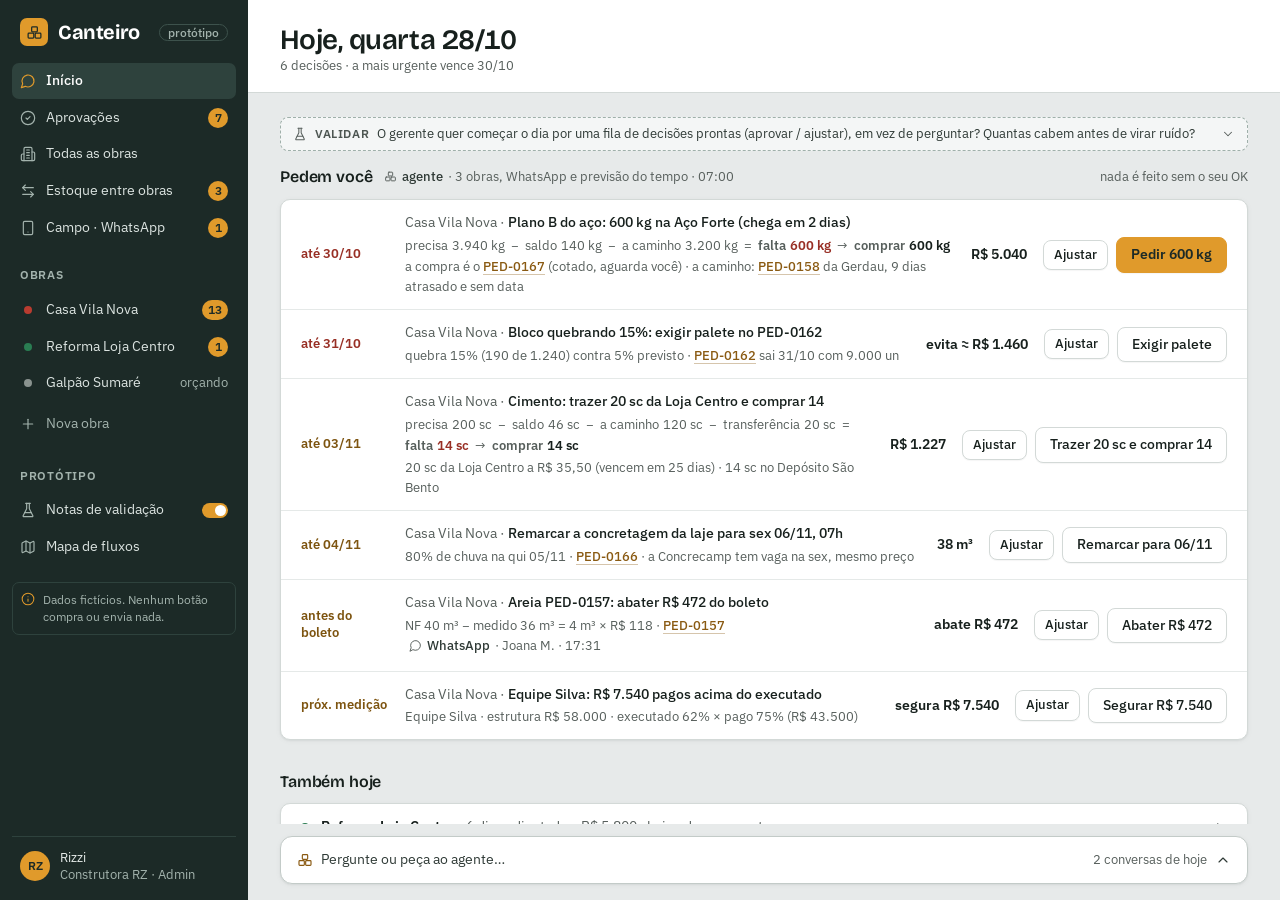
==== commit f78a5bcc: "Redesign do Canteiro com Impeccable e as skills do Emil Kowalski Diagnóstico: o detector do Impeccab" ====
--- a/index.html
+++ b/index.html
@@ -7,880 +7,32 @@
 <title>Canteiro · agente de obras (protótipo)</title>
 <link rel="preconnect" href="https://fonts.googleapis.com">
 <link rel="preconnect" href="https://fonts.gstatic.com" crossorigin>
-<link href="https://fonts.googleapis.com/css2?family=Inter:wght@400;500;600&family=Bricolage+Grotesque:opsz,wght@12..96,500;12..96,600;12..96,700&display=swap" rel="stylesheet">
-<style>
-:root{
-  /* Identidade Canteiro: concreto, verde-grafite e ocre de obra. */
-  --bg:#ebe9e3; --card:#fff; --cream:#f4f3ef; --cream2:#e4e2db;
-  --ink:#1a201e; --ink2:#323a37; --muted:#626c68; --faint:#8d9692; --line:#d9d6cd; --line2:#ebe9e3;
-  --side:#1c2a27; --sideHover:#253632; --sideOn:#2e423d;
-  --accent:#e09a2b; --accentHi:#eaaa45; --accentSoft:#fbefd9; --accentInk:#8f5a0c;
-  --pine:#1c2a27; --pineSoft:#e5eeea; --pineLine:#c6d8d0;
-  --green:#2f8a5b; --greenSoft:#e2f2e8; --red:#c4473b; --redSoft:#fbe8e5;
-  --amber:#b7791f; --amberSoft:#fbf1dc; --blue:#3f6f9a; --blueSoft:#e5eef6; --violet:#7a64b0;
-  --serif:"Bricolage Grotesque","Inter",-apple-system,sans-serif;
-  --shadow:0 1px 2px rgba(26,32,30,.06),0 2px 8px rgba(26,32,30,.04);
-  --sans:"Inter",-apple-system,BlinkMacSystemFont,"Segoe UI",sans-serif;
-  --r:12px;
-}
-*{box-sizing:border-box} html,body{margin:0;height:100%}
-body{font:14px/1.55 var(--sans);color:var(--ink);background:var(--bg);-webkit-font-smoothing:antialiased}
-button{font:inherit;cursor:pointer;color:inherit} a{color:inherit;text-decoration:none}
-:focus-visible{outline:2px solid var(--accentHi);outline-offset:2px;border-radius:6px}
-b{font-weight:600}
-.ic{flex:none;vertical-align:-3px}
-h1,h2{font-family:var(--serif);font-weight:500;letter-spacing:-.01em}
-.app{display:grid;grid-template-columns:264px 1fr;height:100vh}
-/* sidebar */
-.side{background:var(--side);border-right:1px solid var(--line);color:var(--ink2);display:flex;flex-direction:column;padding:18px 12px 12px;gap:1px;overflow:auto}
-.brand{display:flex;align-items:center;gap:10px;font-family:var(--serif);font-weight:500;font-size:20px;color:var(--ink);padding:2px 10px 14px}
-.brand .tag{font-family:var(--sans);font-size:10.5px;font-weight:500;color:var(--muted);border:1px solid var(--line);border-radius:99px;padding:1px 7px;letter-spacing:.02em}
-.logo{width:26px;height:26px;display:grid;place-items:center;color:var(--accent);flex:none}
-.side .sec{font-size:12px;color:var(--faint);padding:18px 10px 6px;font-weight:500}
-.nav{display:flex;align-items:center;gap:10px;padding:7px 10px;border-radius:8px;color:var(--ink2);font-size:13.5px}
-.nav .ic{color:var(--muted)}
-.nav:hover{background:var(--sideHover)} .nav.on{background:var(--sideOn);color:var(--ink);font-weight:500} .nav.on .ic{color:var(--ink)}
-.nav .dot{width:7px;height:7px;border-radius:50%;flex:none;margin:0 4px}
-.nav small{margin-left:auto;color:var(--faint);font-size:12px;font-variant-numeric:tabular-nums}
-.nav .count{margin-left:auto;background:var(--accentSoft);color:var(--accentInk);font-size:11.5px;font-weight:600;padding:0 7px;border-radius:99px}
-.newbtn{margin:4px 0;padding:7px 10px;border:0;border-radius:8px;color:var(--muted);background:none;text-align:left;display:flex;align-items:center;gap:10px;font-size:13.5px}
-.newbtn:hover{background:var(--sideHover);color:var(--ink)}
-.side .foot{margin-top:auto;padding:12px 10px 4px;border-top:1px solid var(--line);display:flex;gap:10px;align-items:center;font-size:13px;line-height:1.35}
-.av{width:30px;height:30px;border-radius:50%;background:var(--ink);color:var(--bg);display:grid;place-items:center;font-size:11.5px;font-weight:600;flex:none}
-.fict{display:flex;gap:8px;margin:0 2px 12px;padding:9px 10px;border-radius:9px;background:var(--amberSoft);color:#7a5a1e;font-size:11.5px;line-height:1.45}
-.fict .ic{margin-top:1px;color:var(--amber)}
-.toggle{margin-left:auto;width:26px;height:15px;border-radius:99px;background:var(--line);position:relative;flex:none;transition:background .15s}
-.toggle::after{content:"";position:absolute;top:2px;left:2px;width:11px;height:11px;border-radius:50%;background:#fff;transition:transform .15s}
-.notes .toggle{background:var(--accent)} .notes .toggle::after{transform:translateX(11px)}
-/* main */
-.main{overflow:auto;display:flex;flex-direction:column}
-.top{flex:none;display:flex;align-items:center;gap:14px;padding:30px 44px 0}
-.top h1{font-size:30px;line-height:1.15;margin:0}
-.crumb{color:var(--muted);font-size:13px} .crumb a:hover{color:var(--ink)}
-.pill{display:inline-flex;align-items:center;gap:5px;padding:2px 9px;border-radius:99px;font-size:12px;font-weight:500;white-space:nowrap;line-height:1.6}
-.pill .ic{vertical-align:0}
-.ok{background:var(--greenSoft);color:#45684d} .warn{background:var(--amberSoft);color:#86621f} .bad{background:var(--redSoft);color:#9a4334} .info{background:var(--blueSoft);color:#46617c} .gray{background:var(--cream2);color:var(--muted)}
-.tabs{flex:none;display:flex;gap:4px;padding:18px 44px 0;border-bottom:1px solid var(--line);overflow:auto}
-.tab{display:inline-flex;align-items:center;gap:7px;padding:9px 10px 11px;color:var(--muted);white-space:nowrap;border-bottom:2px solid transparent;margin-bottom:-1px;font-size:13.5px}
-.tab .ic{opacity:.8}
-.tab:hover{color:var(--ink)} .tab.on{color:var(--ink);border-bottom-color:var(--accent);font-weight:500}
-.page{padding:28px 44px 56px;flex:1}
-.grid{display:grid;gap:18px} .g2{grid-template-columns:1fr 1fr} .g3{grid-template-columns:repeat(3,1fr)} .g4{grid-template-columns:repeat(4,1fr)}
-.card{background:var(--card);border:1px solid var(--line);border-radius:var(--r);padding:20px 22px}
-.card h3{margin:0 0 14px;font:500 18px/1.3 var(--serif);letter-spacing:-.005em;display:flex;align-items:center;gap:8px;flex-wrap:wrap}
-.card h3 small{color:var(--muted);font:400 13px var(--sans)}
-.card h3 .ic{color:var(--accent)}
-.kpi{padding:18px 20px} .kpi .l{color:var(--muted);font-size:12.5px} .kpi .v{font:400 30px/1.15 var(--serif);margin-top:6px;letter-spacing:-.01em;font-variant-numeric:lining-nums}
-.kpi .s{font-size:12.5px;margin-top:4px;display:flex;align-items:center;gap:4px}
-.bar{height:6px;background:var(--cream2);border-radius:99px;overflow:hidden} .bar i{display:block;height:100%;background:var(--accentHi);border-radius:99px}
-table{width:100%;border-collapse:collapse}
-th{text-align:left;font-size:12px;color:var(--muted);font-weight:500;padding:9px 12px;border-bottom:1px solid var(--line)}
-td{padding:11px 12px;border-bottom:1px solid var(--line2);vertical-align:middle}
-tr:last-child td{border-bottom:0}
-table.sm td{padding:8px 12px} table.sm th{padding:7px 12px}
-.agentnote table.sm td{padding:7px 0;border-color:#efdcd0}
-tr.click:hover td{background:#fcfbf8;cursor:pointer}
-.card[style*="padding:0"] th:first-child,.card[style*="padding:0"] td:first-child{padding-left:20px}
-.card[style*="padding:0"] th:last-child,.card[style*="padding:0"] td:last-child{padding-right:20px}
-.num{text-align:right;font-variant-numeric:tabular-nums;white-space:nowrap}
-.btn{display:inline-flex;align-items:center;gap:7px;padding:7px 13px;border-radius:9px;border:1px solid var(--line);background:#fff;color:var(--ink);font-size:13.5px;line-height:1.4;white-space:nowrap;transition:background .12s,border-color .12s}
-.btn:hover{background:var(--cream);border-color:#d8d4c8}
-.btn.pri{background:var(--ink);color:var(--bg);border-color:var(--ink)}
-.btn.amb{background:var(--accent);border-color:var(--accent);color:#fff;font-weight:500} .btn.amb:hover{background:var(--accentInk);border-color:var(--accentInk)}
-.btn.sm{padding:5px 10px;font-size:12.5px}
-.iconbtn{padding:6px;border:0;background:none;border-radius:8px;color:var(--muted)} .iconbtn:hover{background:var(--cream2);color:var(--ink)}
-.row{display:flex;align-items:center;gap:10px} .sp{flex:1} .mut{color:var(--muted)} .sm{font-size:12.5px}
-.sectit{font:500 18px var(--serif)}
-/* chat */
-.chatwrap{display:grid;grid-template-columns:248px 1fr;flex:1;min-height:0}
-.sessions{border-right:1px solid var(--line);padding:18px 12px;overflow:auto}
-.sess{padding:8px 10px;border-radius:8px;margin-bottom:2px;cursor:default} .sess:hover{background:var(--cream)} .sess.on{background:var(--cream2)}
-.sess b{display:block;font-size:13.5px;font-weight:500} .sess span{font-size:12px;color:var(--muted)}
-.chat{display:flex;flex-direction:column;min-height:0}
-.msgs{flex:1;overflow:auto;padding:28px max(28px,calc((100% - 760px)/2)) 12px;display:flex;flex-direction:column;gap:28px}
-.msgs > .callout{margin-bottom:0}
-.msg{max-width:760px;width:100%}
-.msg.me{align-self:flex-end;width:auto;max-width:560px;background:var(--cream2);color:var(--ink);padding:11px 16px;border-radius:18px;line-height:1.5}
-.msg.ai{display:flex;gap:14px;line-height:1.65;color:var(--ink2)}
-.msg.ai .bub{flex:1;min-width:0}
-.msg.ai .bub b{color:var(--ink)}
-.msg.ai table{margin:10px 0;background:#fff;border:1px solid var(--line);border-radius:10px;border-collapse:separate;border-spacing:0;overflow:hidden}
-.aiav{width:26px;height:26px;display:grid;place-items:center;color:var(--accent);flex:none;margin-top:1px}
-.tools{font-size:12px;color:var(--faint);margin-bottom:8px;display:flex;flex-wrap:wrap;gap:4px 14px}
-.tools span{display:inline-flex;align-items:center;gap:5px}
-.tools .ic{vertical-align:0}
-.note{display:flex;gap:8px;align-items:flex-start;margin:4px 0}
-.note .ic{margin-top:4px}
-.composer{margin:8px auto 22px;width:calc(100% - 56px);max-width:760px;border:1px solid var(--line);background:#fff;border-radius:18px;padding:12px 14px 10px;box-shadow:0 1px 2px rgba(31,30,29,.04),0 4px 18px rgba(31,30,29,.04)}
-.composer:focus-within{border-color:#d4cfc2}
-.composer textarea{width:100%;border:0;outline:0;resize:none;font:15px/1.5 var(--sans);min-height:48px;background:none;color:var(--ink);padding:4px 2px}
-.composer textarea::placeholder{color:var(--faint)}
-.chips{display:flex;flex-wrap:wrap;gap:6px;margin:0 auto 4px;width:calc(100% - 56px);max-width:760px}
-.chip{border:1px solid var(--line);background:transparent;padding:5px 12px;border-radius:99px;font-size:12.5px;color:var(--muted)}
-.chip:hover{background:#fff;color:var(--ink)}
-.attach{display:inline-flex;gap:6px;align-items:center;background:var(--cream);border:1px solid var(--line2);padding:3px 10px;border-radius:8px;font-size:12.5px;margin:0 4px 6px 0;color:var(--ink2)}
-.attach .ic{color:var(--muted);vertical-align:0}
-.msg.me .attach{background:#fff}
-/* kanban */
-.kb{display:grid;grid-auto-flow:column;grid-auto-columns:256px;gap:14px;overflow:auto;padding-bottom:12px}
-.col{background:var(--cream);border-radius:12px;padding:12px;min-height:300px}
-.col h4{margin:2px 4px 12px;font-size:13px;font-weight:600;display:flex;gap:6px;align-items:center} .col h4 small{color:var(--muted);font-weight:400;margin-left:auto;font-size:12px}
-.kc{background:#fff;border:1px solid var(--line);border-radius:10px;padding:11px 12px;margin-bottom:8px;font-size:13px;position:relative}
-.kc[draggable="true"]{cursor:grab}
-.kc b{display:block;margin-bottom:3px;font-weight:500} .kc .meta b{white-space:nowrap;flex:none} .kc .meta{display:flex;justify-content:space-between;gap:8px;color:var(--muted);font-size:12px;margin-top:8px}
-.kc.late{box-shadow:inset 2px 0 0 var(--red)} .kc.done{opacity:.85}
-/* misc */
-.callout{display:flex;gap:9px;align-items:flex-start;border:1px solid #ecdcc4;background:#fcf7ee;border-radius:10px;padding:11px 14px;font-size:13px;line-height:1.5;margin-bottom:20px;color:var(--ink2)}
-.callout .ic{color:var(--amber);margin-top:2px}
-.callout b{color:#86621f;font-weight:600}
-body:not(.notes) .callout.val{display:none}
-.agentnote{background:var(--accentSoft)!important;border-color:#efd6c9!important}
-.agentnote h3 .ic,.agentnote > .ic{color:var(--accent)}
-.alertnote{background:var(--redSoft)!important;border-color:#efd3cb!important}
-.alertnote > .ic{color:var(--red)}
-.inline{display:flex;gap:9px;align-items:flex-start}
-.inline > .ic{margin-top:2px}
-.drawer{position:fixed;inset:0;background:rgba(31,30,29,.22);display:none;justify-content:flex-end;z-index:20}
-.drawer.on{display:flex} .drawer .pane{width:580px;max-width:95vw;background:var(--bg);height:100%;overflow:auto;padding:24px 30px;border-left:1px solid var(--line);box-shadow:-20px 0 50px rgba(31,30,29,.08)}
-.drawer h2{font-size:26px;line-height:1.2}
-.modal{position:fixed;inset:0;background:rgba(31,30,29,.26);display:none;place-items:center;z-index:30}
-.modal.on{display:grid} .modal .box{width:640px;max-width:95vw;max-height:90vh;overflow:auto;background:#fff;border:1px solid var(--line);border-radius:18px;padding:28px 30px;box-shadow:0 24px 70px rgba(31,30,29,.14)}
-.modal h2{font-size:25px;line-height:1.2;display:flex;align-items:center;gap:10px}
-.modal h2 .ic{color:var(--accent)}
-.steps{display:flex;gap:6px;margin-bottom:22px} .steps div{flex:1;height:3px;border-radius:99px;background:var(--cream2)} .steps div.on{background:var(--accent)}
-input.f,select.f,textarea.f{width:100%;padding:9px 12px;border:1px solid var(--line);border-radius:9px;font:inherit;background:#fff;color:var(--ink)}
-input.f:focus,select.f:focus,textarea.f:focus{outline:0;border-color:var(--accentHi);box-shadow:0 0 0 3px var(--accentSoft)}
-textarea.f{line-height:1.6}
-label.l{display:block;font-size:12.5px;color:var(--muted);margin:14px 0 5px;font-weight:500}
-.drop{border:1.5px dashed #d9d5c9;border-radius:14px;padding:26px;text-align:center;color:var(--muted);background:var(--bg)}
-.drop .ic{color:var(--faint);display:block;margin:0 auto 8px}
-.gantt{display:grid;grid-template-columns:170px 1fr;gap:10px 14px;align-items:center;font-size:13px}
-.gtrack{position:relative;height:24px;background:var(--bg);border-radius:6px}
-.gb{position:absolute;top:3px;height:16px;border-radius:99px}
-.today{position:absolute;top:-6px;bottom:-6px;width:1.5px;background:var(--accent)}
-.toast{position:fixed;bottom:24px;left:50%;transform:translateX(-50%);background:var(--ink);color:var(--bg);padding:10px 18px;border-radius:12px;display:none;z-index:40;font-size:13.5px;box-shadow:0 10px 30px rgba(31,30,29,.18)}
-.legend{display:flex;flex-wrap:wrap;gap:6px 16px;font-size:12px;color:var(--muted)} .legend i{display:inline-block;width:9px;height:9px;border-radius:3px;margin-right:6px;vertical-align:-1px}
-.wscard{cursor:pointer;transition:border-color .12s,box-shadow .12s} .wscard:hover{border-color:#d8d4c8;box-shadow:0 2px 14px rgba(31,30,29,.05)}
-.wscard .name{font:500 19px/1.25 var(--serif)}
-.split{height:10px;border-radius:99px;overflow:hidden;display:flex;gap:2px;background:var(--cream2)}
-.link{color:var(--accentInk);display:inline-flex;align-items:center;gap:5px;font-size:13px}
-.link:hover{text-decoration:underline}
-.spin{animation:spin 1s linear infinite}
-@keyframes spin{to{transform:rotate(360deg)}}
-@media (prefers-reduced-motion:reduce){.spin{animation:none}*{transition:none!important}}
-/* Abaixo de 1100 px o layout de painel quebra (sidebar + 4 colunas de KPI): em vez de uma
-   versão capenga, a página inteira dá lugar ao aviso — nada do protótipo fica acessível. */
-#gate{display:none}
-@media (max-width:1099px){
-  .app,.drawer,.modal,.toast{display:none!important}
-  #gate{display:grid;position:fixed;inset:0;place-items:center;background:var(--bg);color:var(--ink);padding:32px;z-index:100;text-align:center}
-  #gate .box{max-width:380px}
-  #gate h2{font-size:30px;margin:0}
-  #gate p{color:var(--muted);margin:12px 0 0;line-height:1.6}
-  #gate .logo{margin:0 auto 22px;width:52px;height:52px;border-radius:14px;background:var(--accentSoft)}
-  #gate .meta{margin-top:24px;padding-top:16px;border-top:1px solid var(--line);font-size:12.5px;color:var(--faint)}
-}
-/* ===== camada de identidade (sobrepõe a base) ===== */
-h1,h2{font-weight:600;letter-spacing:-.02em}
-.side{background:var(--side);border-right:0;color:#c5cfcb}
-.brand{color:#fff;font-weight:700;letter-spacing:-.02em}
-.brand .tag{color:#9fb0aa;border-color:#3a4c47}
-.logo{background:var(--accent);color:var(--pine);border-radius:8px;width:30px;height:30px}
-.logo svg{width:18px;height:18px}
-.side .sec{color:#7d8e88;text-transform:uppercase;font-size:10.5px;letter-spacing:.08em;font-weight:600}
-.nav{color:#c5cfcb} .nav .ic{color:#8a9b95}
-.nav:hover{background:var(--sideHover)} .nav.on{background:var(--sideOn);color:#fff;box-shadow:inset 3px 0 0 var(--accent)} .nav.on .ic{color:var(--accent)}
-.nav small{color:#7d8e88}
-.nav .count{background:var(--accent);color:var(--pine)}
-.newbtn{color:#9fb0aa} .newbtn:hover{background:var(--sideHover);color:#fff}
-.side .foot{border-top-color:#2e423d;color:#e6ecea} .side .foot .mut,.side .foot span{color:#8a9b95}
-.av{background:var(--accent);color:var(--pine)}
-.fict{background:rgba(224,154,43,.12);color:#f1c983;border:1px solid rgba(224,154,43,.25)} .fict .ic{color:var(--accent)}
-.toggle{background:#3a4c47} .notes .toggle{background:var(--accent)}
-.top{background:#fff;padding-bottom:18px;border-bottom:1px solid var(--line)}
-.top + .tabs{background:#fff;margin-top:-1px;padding-top:14px}
-.top:has(+ .tabs){border-bottom:0;padding-bottom:0}
-.top h1{font-size:28px}
-.tab.on{border-bottom-color:var(--accent);color:var(--ink);font-weight:600} .tab.on .ic{color:var(--accentInk);opacity:1}
-.card{border-color:var(--line);box-shadow:var(--shadow)}
-.card h3{font-weight:600;font-size:17px} .card h3 .ic{color:var(--accentInk)}
-.kpi{border-top:3px solid var(--pine)}
-.kpi .v{font-weight:600;font-size:28px}
-th{background:var(--cream);color:var(--muted);font-size:11.5px;text-transform:uppercase;letter-spacing:.04em;font-weight:600}
-tr.click:hover td{background:#faf6ec}
-.btn{border-color:var(--line);box-shadow:0 1px 1px rgba(26,32,30,.04)} .btn:hover{background:var(--cream);border-color:#c9c5ba}
-.btn.amb{background:var(--accent);border-color:var(--accent);color:var(--pine);font-weight:600} .btn.amb:hover{background:var(--accentHi);border-color:var(--accentHi)}
-.bar{background:var(--cream2)} .bar i{background:var(--accent)}
-/* chat: resposta do agente em cartão, bolha do usuário escura */
-.msg.me{background:var(--pine);color:#eef3f1;border-radius:16px 16px 4px 16px}
-.msg.me .attach{background:#2e423d;border-color:#3a4c47;color:#dfe7e4}
-.msg.ai .bub{background:#fff;border:1px solid var(--line);border-radius:4px 16px 16px 16px;padding:14px 18px;box-shadow:var(--shadow)}
-.aiav{background:var(--pine);color:var(--accent);border-radius:8px;width:30px;height:30px}
-.aiav svg{width:17px;height:17px}
-.tools{color:var(--muted)} .tools span{background:var(--cream);border:1px solid var(--line2);padding:1px 8px;border-radius:99px}
-.composer{border-color:#cfcbc0;box-shadow:var(--shadow)}
-.chip{background:#fff;border-color:var(--line);color:var(--ink2)} .chip:hover{border-color:var(--accent)}
-.sessions{background:#f6f5f1}
-.sess.on{background:#fff;box-shadow:var(--shadow)}
-/* kanban */
-.col{background:#dfddd5}
-.kc{box-shadow:var(--shadow);border-color:#e1ded6}
-.kc.late{box-shadow:inset 3px 0 0 var(--red),var(--shadow)}
-/* notas do agente e de validação */
-.agentnote{background:var(--pineSoft)!important;border-color:var(--pineLine)!important}
-.agentnote h3 .ic,.agentnote > .ic{color:var(--pine)}
-.callout{background:#fff8e8;border:1px dashed #e2bd77}
-.callout b{color:var(--accentInk)}
-.steps div.on{background:var(--accent)}
-.today{background:var(--red);width:2px}
-.gtrack{background:var(--cream)}
-.toast{background:var(--pine);color:#fff}
-.wscard .name{font-weight:600}
-.link{color:var(--accentInk)}
-.drawer .pane{background:var(--bg)}
-#gate .logo{background:var(--accent);color:var(--pine)}
-</style>
+<link href="https://fonts.googleapis.com/css2?family=IBM+Plex+Sans:wght@400;500;600&family=Bricolage+Grotesque:opsz,wght@12..96,500;12..96,600;12..96,700&display=swap" rel="stylesheet">
+<link rel="stylesheet" href="css/app.css">
 </head>
 <body class="notes">
-<div id="gate"><div class="box"><div class="logo"><svg width="28" height="28" viewBox="0 0 24 24" fill="none" stroke="currentColor" stroke-width="1.75" stroke-linecap="round" aria-hidden="true"><path d="M12 3v18M3 12h18M5.6 5.6l12.8 12.8M18.4 5.6 5.6 18.4"/></svg></div>
-  <h2>Abra num computador</h2>
-  <p>Este protótipo foi desenhado para telas de computador e não funciona em celular ou tablet.</p>
-  <p>Se você já está num computador, maximize a janela do navegador.</p>
-  <p class="meta">Sua tela: <span id="gw"></span> px de largura · mínimo: 1100 px</p>
+<div id="gate"><div class="box">
+  <div class="brand"><div class="logo"><svg width="17" height="17" viewBox="0 0 24 24" fill="none" stroke="currentColor" stroke-width="1.75" stroke-linecap="round" stroke-linejoin="round" aria-hidden="true"><rect x="3" y="13" width="8" height="7" rx="1.2"/><rect x="13" y="13" width="8" height="7" rx="1.2"/><rect x="8" y="4" width="8" height="7" rx="1.2"/></svg></div>Canteiro</div>
+  <h2>Abra no computador</h2>
+  <p>O painel do gerente é feito para telas a partir de 1100 px. No celular, use a tela do canteiro: o WhatsApp do mestre, que funciona aqui.</p>
+  <a class="btn amb" href="#campo">Abrir a tela do canteiro</a>
+  <p class="meta">Sua tela: <span id="gw"></span> px de largura · o painel pede 1100 px</p>
 </div></div>
 <div class="app">
   <aside class="side" id="side"></aside>
   <main class="main" id="main"></main>
+  <aside class="painel" id="painel" aria-label="Agente da obra"></aside>
 </div>
-<div class="drawer" id="drawer" onclick="if(event.target===this)closeDrawer()"><div class="pane" id="drawerPane"></div></div>
-<div class="modal" id="modal" onclick="if(event.target===this)closeModal()"><div class="box" id="modalBox"></div></div>
-<div class="toast" id="toast"></div>
+<div class="drawer" id="drawer" onclick="if(event.target===this)closeDrawer()"><div class="pane" id="drawerPane" role="dialog" aria-modal="true" tabindex="-1"></div></div>
+<div class="modal" id="modal" onclick="if(event.target===this)foraDoModal()"><div class="box" id="modalBox" role="dialog" aria-modal="true" tabindex="-1"></div></div>
+<div class="toast" id="toast" role="status" aria-live="polite"></div>
 
-<script>
-/* ===================== ÍCONES (traço, no estilo Lucide; inline para não depender de CDN) ===================== */
-const ICONS = {
-  spark:'<rect x="3" y="13" width="8" height="7" rx="1.2"/><rect x="13" y="13" width="8" height="7" rx="1.2"/><rect x="8" y="4" width="8" height="7" rx="1.2"/>',
-  message:'<path d="M7.9 20A9 9 0 1 0 4 16.1L2 22Z"/>',
-  building:'<path d="M6 22V4a2 2 0 0 1 2-2h8a2 2 0 0 1 2 2v18Z"/><path d="M6 12H4a2 2 0 0 0-2 2v6a2 2 0 0 0 2 2h2"/><path d="M18 9h2a2 2 0 0 1 2 2v9a2 2 0 0 1-2 2h-2"/><path d="M10 6h4"/><path d="M10 10h4"/><path d="M10 14h4"/><path d="M10 18h4"/>',
-  swap:'<path d="M8 3 4 7l4 4"/><path d="M4 7h16"/><path d="m16 21 4-4-4-4"/><path d="M20 17H4"/>',
-  plus:'<path d="M5 12h14"/><path d="M12 5v14"/>',
-  minus:'<path d="M5 12h14"/>',
-  flask:'<path d="M10 2v7.527a2 2 0 0 1-.211.896L4.72 20.55a1 1 0 0 0 .9 1.45h12.76a1 1 0 0 0 .9-1.45l-5.069-10.127A2 2 0 0 1 14 9.527V2"/><path d="M8.5 2h7"/><path d="M7 16h10"/>',
-  map:'<path d="M14.106 5.553a2 2 0 0 0 1.788 0l3.659-1.83A1 1 0 0 1 21 4.619v12.764a1 1 0 0 1-.553.894l-4.553 2.277a2 2 0 0 1-1.788 0l-4.212-2.106a2 2 0 0 0-1.788 0l-3.659 1.83A1 1 0 0 1 3 19.381V6.618a1 1 0 0 1 .553-.894l4.553-2.277a2 2 0 0 1 1.788 0z"/><path d="M15 5.764v15"/><path d="M9 3.236v15"/>',
-  wrench:'<path d="M14.7 6.3a1 1 0 0 0 0 1.4l1.6 1.6a1 1 0 0 0 1.4 0l3.77-3.77a6 6 0 0 1-7.94 7.94l-6.91 6.91a2.12 2.12 0 0 1-3-3l6.91-6.91a6 6 0 0 1 7.94-7.94l-3.76 3.76z"/>',
-  alert:'<path d="m21.73 18-8-14a2 2 0 0 0-3.48 0l-8 14A2 2 0 0 0 4 21h16a2 2 0 0 0 1.73-3"/><path d="M12 9v4"/><path d="M12 17h.01"/>',
-  bulb:'<path d="M15 14c.2-1 .7-1.7 1.5-2.5 1-.9 1.5-2.2 1.5-3.5A6 6 0 0 0 6 8c0 1 .2 2.2 1.5 3.5.7.7 1.3 1.5 1.5 2.5"/><path d="M9 18h6"/><path d="M10 22h4"/>',
-  clip:'<path d="m16 6-8.414 8.586a2 2 0 0 0 2.829 2.829l8.414-8.586a4 4 0 1 0-5.657-5.657l-8.379 8.551a6 6 0 1 0 8.485 8.485l8.379-8.551"/>',
-  chevDown:'<path d="m6 9 6 6 6-6"/>',
-  arrowUp:'<path d="m5 12 7-7 7 7"/><path d="M12 19V5"/>',
-  arrowLeft:'<path d="m12 19-7-7 7-7"/><path d="M19 12H5"/>',
-  arrowRight:'<path d="M5 12h14"/><path d="m12 5 7 7-7 7"/>',
-  chart:'<path d="M3 3v16a2 2 0 0 0 2 2h16"/><path d="M18 17V9"/><path d="M13 17V5"/><path d="M8 17v-3"/>',
-  bricks:'<rect width="18" height="18" x="3" y="3" rx="2"/><path d="M12 9v6"/><path d="M16 15v6"/><path d="M16 3v6"/><path d="M3 15h18"/><path d="M3 9h18"/><path d="M8 15v6"/><path d="M8 3v6"/>',
-  package:'<path d="M11 21.73a2 2 0 0 0 2 0l7-4A2 2 0 0 0 21 16V8a2 2 0 0 0-1-1.73l-7-4a2 2 0 0 0-2 0l-7 4A2 2 0 0 0 3 8v8a2 2 0 0 0 1 1.73z"/><path d="M12 22V12"/><path d="m3.3 7 7.703 4.734a2 2 0 0 0 1.994 0L20.7 7"/><path d="m7.5 4.27 9 5.15"/>',
-  archive:'<rect width="20" height="5" x="2" y="3" rx="1"/><path d="M4 8v11a2 2 0 0 0 2 2h12a2 2 0 0 0 2-2V8"/><path d="M10 12h4"/>',
-  users:'<path d="M16 21v-2a4 4 0 0 0-4-4H6a4 4 0 0 0-4 4v2"/><circle cx="9" cy="7" r="4"/><path d="M22 21v-2a4 4 0 0 0-3-3.87"/><path d="M16 3.13a4 4 0 0 1 0 7.75"/>',
-  clock:'<circle cx="12" cy="12" r="10"/><path d="M12 6v6l4 2"/>',
-  file:'<path d="M15 2H6a2 2 0 0 0-2 2v16a2 2 0 0 0 2 2h12a2 2 0 0 0 2-2V7Z"/><path d="M14 2v4a2 2 0 0 0 2 2h4"/><path d="M16 13H8"/><path d="M16 17H8"/><path d="M10 9H8"/>',
-  ruler:'<path d="M21.3 15.3a2.4 2.4 0 0 1 0 3.4l-2.6 2.6a2.4 2.4 0 0 1-3.4 0L2.7 8.7a2.41 2.41 0 0 1 0-3.4l2.6-2.6a2.41 2.41 0 0 1 3.4 0Z"/><path d="m14.5 12.5 2-2"/><path d="m11.5 9.5 2-2"/><path d="m8.5 6.5 2-2"/><path d="m17.5 15.5 2-2"/>',
-  trendUp:'<path d="M22 7 13.5 15.5 8.5 10.5 2 17"/><path d="M16 7h6v6"/>',
-  cart:'<circle cx="8" cy="21" r="1"/><circle cx="19" cy="21" r="1"/><path d="M2.05 2.05h2l2.66 12.42a2 2 0 0 0 2 1.58h9.78a2 2 0 0 0 1.95-1.57l1.65-7.43H5.12"/>',
-  check:'<path d="M20 6 9 17l-5-5"/>',
-  checkCircle:'<circle cx="12" cy="12" r="10"/><path d="m9 12 2 2 4-4"/>',
-  loader:'<path d="M21 12a9 9 0 1 1-6.219-8.56"/>',
-  hourglass:'<path d="M5 22h14"/><path d="M5 2h14"/><path d="M17 22v-4.172a2 2 0 0 0-.586-1.414L12 12l-4.414 4.414A2 2 0 0 0 7 17.828V22"/><path d="M7 2v4.172a2 2 0 0 0 .586 1.414L12 12l4.414-4.414A2 2 0 0 0 17 6.172V2"/>',
-  x:'<path d="M18 6 6 18"/><path d="m6 6 12 12"/>',
-  star:'<path d="M11.525 2.295a.53.53 0 0 1 .95 0l2.31 4.679a2.123 2.123 0 0 0 1.595 1.16l5.166.756a.53.53 0 0 1 .294.904l-3.736 3.638a2.123 2.123 0 0 0-.611 1.878l.882 5.14a.53.53 0 0 1-.771.56l-4.618-2.428a2.122 2.122 0 0 0-1.973 0L6.396 21.01a.53.53 0 0 1-.77-.56l.881-5.139a2.122 2.122 0 0 0-.611-1.879L2.16 9.795a.53.53 0 0 1 .294-.906l5.165-.755a2.122 2.122 0 0 0 1.597-1.16z"/>',
-  pin:'<path d="M20 10c0 4.993-5.539 10.193-7.399 11.799a1 1 0 0 1-1.202 0C9.539 20.193 4 14.993 4 10a8 8 0 0 1 16 0"/><circle cx="12" cy="10" r="3"/>',
-  truck:'<path d="M14 18V6a2 2 0 0 0-2-2H4a2 2 0 0 0-2 2v11a1 1 0 0 0 1 1h2"/><path d="M15 18H9"/><path d="M19 18h2a1 1 0 0 0 1-1v-3.65a1 1 0 0 0-.22-.624l-3.48-4.35A1 1 0 0 0 17.52 8H14"/><circle cx="17" cy="18" r="2"/><circle cx="7" cy="18" r="2"/>',
-  camera:'<path d="M14.5 4h-5L7 7H4a2 2 0 0 0-2 2v9a2 2 0 0 0 2 2h16a2 2 0 0 0 2-2V9a2 2 0 0 0-2-2h-3l-2.5-3z"/><circle cx="12" cy="13" r="3"/>',
-  grip:'<circle cx="9" cy="12" r="1"/><circle cx="9" cy="5" r="1"/><circle cx="9" cy="19" r="1"/><circle cx="15" cy="12" r="1"/><circle cx="15" cy="5" r="1"/><circle cx="15" cy="19" r="1"/>',
-  upload:'<path d="M21 15v4a2 2 0 0 1-2 2H5a2 2 0 0 1-2-2v-4"/><path d="m17 8-5-5-5 5"/><path d="M12 3v12"/>',
-  download:'<path d="M21 15v4a2 2 0 0 1-2 2H5a2 2 0 0 1-2-2v-4"/><path d="m7 10 5 5 5-5"/><path d="M12 15V3"/>',
-  info:'<circle cx="12" cy="12" r="10"/><path d="M12 16v-4"/><path d="M12 8h.01"/>',
-  list:'<path d="M3 12h.01"/><path d="M3 18h.01"/><path d="M3 6h.01"/><path d="M8 12h13"/><path d="M8 18h13"/><path d="M8 6h13"/>',
-};
-const icon = (n, s=16, cls='') => `<svg class="ic ${cls}" width="${s}" height="${s}" viewBox="0 0 24 24" fill="none" stroke="currentColor" stroke-width="1.75" stroke-linecap="round" stroke-linejoin="round" aria-hidden="true">${ICONS[n]}</svg>`;
-
-/* ===================== DADOS FICTÍCIOS (coerentes entre telas) ===================== */
-const brl = v => 'R$ ' + v.toLocaleString('pt-BR',{minimumFractionDigits:0,maximumFractionDigits:0});
-const brl2 = v => 'R$ ' + v.toLocaleString('pt-BR',{minimumFractionDigits:2,maximumFractionDigits:2});
-
-const OBRAS = [
-  {id:'vila-nova', nome:'Casa Vila Nova', tipo:'Residencial · 180 m² · 2 pav.', local:'Campinas · SP', cor:'#e09a2b',
-   budget:620000, previsto:648300, comprometido:286400, gasto:241850, fase:'Estrutura', progresso:38,
-   inicio:'03/03/2026', prazo:'30/06/2027', previsao:'21/07/2027', atraso:21, status:'risco'},
-  {id:'loja-centro', nome:'Reforma Loja Centro', tipo:'Comercial · 95 m²', local:'Valinhos · SP', cor:'#3f6f9a',
-   budget:145000, previsto:139200, comprometido:118000, gasto:104300, fase:'Acabamento', progresso:81,
-   inicio:'10/07/2026', prazo:'15/12/2026', previsao:'09/12/2026', atraso:-6, status:'ok'},
-  {id:'galpao', nome:'Galpão Sumaré', tipo:'Industrial · 1.200 m²', local:'Sumaré · SP', cor:'#7a64b0',
-   budget:2400000, previsto:null, comprometido:0, gasto:0, fase:'Planejamento', progresso:0,
-   inicio:'—', prazo:'—', previsao:'—', atraso:0, status:'plan'},
-];
-
-const FASES = [
-  {n:'Serviços preliminares', ini:0,  fim:6,  real:[0,6],   pct:100},
-  {n:'Fundação',             ini:5,  fim:16, real:[5,17],  pct:100},
-  {n:'Estrutura',            ini:15, fim:30, real:[16,34], pct:62},
-  {n:'Alvenaria',            ini:26, fim:40, real:[30,44], pct:8},
-  {n:'Cobertura',            ini:36, fim:44, real:[40,48], pct:0},
-  {n:'Instalações (elét./hidr.)', ini:38, fim:54, real:[42,57], pct:0},
-  {n:'Acabamento',           ini:48, fim:64, real:[51,67], pct:0},
-  {n:'Limpeza e entrega',    ini:63, fim:69, real:[66,72], pct:0},
-]; // semanas desde 03/03/2026; hoje = semana 34
-
-const ORC = [
-  {cat:'Fundação', prev:70000, real:71400},
-  {cat:'Estrutura (concreto e aço)', prev:132000, real:138900},
-  {cat:'Alvenaria', prev:81000, real:84800},
-  {cat:'Cobertura', prev:52000, real:52000},
-  {cat:'Instalações elétricas e hidráulicas', prev:72000, real:74200},
-  {cat:'Esquadrias e ferragens', prev:37000, real:38100},
-  {cat:'Acabamento', prev:112000, real:112000},
-  {cat:'Mão de obra (fora das empreitadas)', prev:72000, real:76900},
-];
-
-const COMP = [
-  {id:'cim', nome:'Cimento CP-II-E-32 50 kg', un:'saco', qtd:420, fase:'Estrutura / Alvenaria',
-   forn:[{n:'Depósito São Bento',cid:'Campinas',p:36.90,prazo:'2 dias',nota:4.6},{n:'Leroy Merlin D. Pedro',cid:'Campinas',p:38.49,prazo:'3 dias',nota:4.3},{n:'Casa do Construtor Sousas',cid:'Campinas',p:39.80,prazo:'1 dia',nota:4.8}]},
-  {id:'aco', nome:'Vergalhão CA-50 10 mm (barra 12 m)', un:'barra', qtd:540, fase:'Estrutura',
-   forn:[{n:'Gerdau Distribuidor Hortolândia',cid:'Hortolândia',p:58.70,prazo:'5 dias',nota:4.5},{n:'Aço Forte Comercial',cid:'Campinas',p:61.20,prazo:'2 dias',nota:4.1},{n:'Telhanorte Barão',cid:'Campinas',p:66.90,prazo:'3 dias',nota:4.4}]},
-  {id:'bloco', nome:'Bloco cerâmico 14×19×29', un:'un', qtd:18500, fase:'Alvenaria',
-   forn:[{n:'Cerâmica Itu Direto',cid:'Itu',p:1.62,prazo:'7 dias',nota:4.2},{n:'Depósito São Bento',cid:'Campinas',p:1.89,prazo:'2 dias',nota:4.6},{n:'Olaria Sumaré',cid:'Sumaré',p:1.74,prazo:'4 dias',nota:4.0}]},
-  {id:'areia', nome:'Areia média lavada', un:'m³', qtd:96, fase:'Estrutura / Alvenaria',
-   forn:[{n:'Porto de Areia Jaguari',cid:'Paulínia',p:118,prazo:'1 dia',nota:4.4},{n:'Depósito São Bento',cid:'Campinas',p:135,prazo:'1 dia',nota:4.6}]},
-  {id:'brita', nome:'Brita 1', un:'m³', qtd:64, fase:'Fundação / Estrutura',
-   forn:[{n:'Pedreira Basalto Campinas',cid:'Campinas',p:112,prazo:'1 dia',nota:4.5},{n:'Depósito São Bento',cid:'Campinas',p:129,prazo:'1 dia',nota:4.6}]},
-  {id:'paraf', nome:'Parafuso sextavado 5/16" × 2" zincado', un:'un', qtd:1500, fase:'Esquadrias / Cobertura',
-   forn:[{n:'Ciser Distribuidor',cid:'Campinas',p:0.42,prazo:'3 dias',nota:4.7},{n:'Leroy Merlin D. Pedro',cid:'Campinas',p:0.59,prazo:'1 dia',nota:4.3},{n:'Ferragens Paulista',cid:'Valinhos',p:0.48,prazo:'2 dias',nota:4.5}]},
-  {id:'telha', nome:'Telha cerâmica portuguesa', un:'un', qtd:3900, fase:'Cobertura',
-   forn:[{n:'Telhas Tatuí',cid:'Tatuí',p:2.35,prazo:'10 dias',nota:4.3},{n:'Telhanorte Barão',cid:'Campinas',p:2.98,prazo:'3 dias',nota:4.4}]},
-  {id:'fio', nome:'Cabo flexível 2,5 mm² (rolo 100 m)', un:'rolo', qtd:22, fase:'Instalações',
-   forn:[{n:'Elétrica Central',cid:'Campinas',p:189,prazo:'2 dias',nota:4.6},{n:'Leroy Merlin D. Pedro',cid:'Campinas',p:214,prazo:'1 dia',nota:4.3}]},
-];
-
-const LOTES = [
-  {id:'PED-0141', item:'Cimento CP-II 50 kg', q:'200 sc', forn:'Depósito São Bento', v:7380, eta:'entregue 12/09', col:5},
-  {id:'PED-0142', item:'Brita 1', q:'32 m³', forn:'Pedreira Basalto', v:3584, eta:'entregue 14/09', col:5},
-  {id:'PED-0150', item:'Parafuso 5/16" × 2"', q:'1.000 un', forn:'Ciser Distribuidor', v:420, eta:'entregue 02/10', col:5},
-  {id:'PED-0157', item:'Areia média', q:'40 m³', forn:'Porto Jaguari', v:4720, eta:'recebido hoje — conferir', col:4},
-  {id:'PED-0158', item:'Vergalhão CA-50 10 mm', q:'300 barras', forn:'Gerdau Hortolândia', v:17610, eta:'previsto 19/10 · 9 dias atrasado', col:3, late:true},
-  {id:'PED-0160', item:'Cimento CP-II 50 kg', q:'120 sc', forn:'Depósito São Bento', v:4428, eta:'chega 30/10', col:3},
-  {id:'PED-0162', item:'Bloco cerâmico 14×19×29', q:'9.000 un', forn:'Cerâmica Itu', v:14580, eta:'saída 31/10', col:2},
-  {id:'PED-0163', item:'Telha portuguesa', q:'3.900 un', forn:'Telhas Tatuí', v:9165, eta:'aguardando aprovação', col:1},
-  {id:'PED-0164', item:'Cabo flexível 2,5 mm²', q:'22 rolos', forn:'Elétrica Central', v:4158, eta:'cotação 3 fornecedores', col:0},
-  {id:'PED-0165', item:'Parafuso 5/16" × 2"', q:'500 un', forn:'Ciser Distribuidor', v:210, eta:'sugerido pelo agente', col:0, ai:true},
-];
-const KCOLS = ['Cotado','Aprovado','Pedido feito','Em trânsito','Entregue (conferir)','Disponível no inventário'];
-
-const INV = [
-  {id:'paraf', nome:'Parafuso 5/16" × 2"', un:'un', ent:1000, sai:900, nec:480, cob:'6 dias', st:'bad'},
-  {id:'cim', nome:'Cimento CP-II 50 kg', un:'sc', ent:200, sai:154, nec:220, cob:'9 dias', st:'warn'},
-  {id:'brita', nome:'Brita 1', un:'m³', ent:32, sai:21, nec:10, cob:'15 dias', st:'ok'},
-  {id:'aco', nome:'Vergalhão CA-50 10 mm', un:'barra', ent:240, sai:228, nec:300, cob:'2 dias', st:'bad'},
-  {id:'areia', nome:'Areia média', un:'m³', ent:56, sai:31, nec:22, cob:'12 dias', st:'ok'},
-  {id:'prego', nome:'Prego 18×27 (kg)', un:'kg', ent:60, sai:22, nec:20, cob:'> 30 dias', st:'ok'},
-];
-const MOV_PARAF = [
-  {d:'02/10', t:'Entrada', q:+1000, onde:'Recebimento PED-0150 (Ciser)', quem:'Marcos (almox.)'},
-  {d:'06/10', t:'Saída', q:-450, onde:'Estrutura do telhado — tesouras', quem:'Equipe carpintaria'},
-  {d:'14/10', t:'Saída', q:-350, onde:'Portão da garagem', quem:'Serralheria (Luiz)'},
-  {d:'21/10', t:'Saída', q:-100, onde:'Porta principal — batente e dobradiças', quem:'Equipe carpintaria'},
-];
-
-/* Estoque entre obras: o máximo que sai da origem é saldo − o que ela ainda vai usar − reserva
-   (metade do que ela ainda vai usar). O preço é o do lote original, não o de mercado. */
-const NOME_OBRA = {'vila-nova':'Casa Vila Nova','loja-centro':'Reforma Loja Centro','galpao':'Galpão Sumaré'};
-const TRANSF = [
-  {inv:'paraf', item:'Parafuso 5/16" × 2"', un:'un', origem:'loja-centro', destino:'vila-nova', saldo:420, usar:80, falta:380,
-   custo:0.39, lote:'PED-0098 · Ciser · 18/07', novo:0.42, novoForn:'Ciser Distribuidor', novoPrazo:'3 dias', resp:'Ana P. (mestre da Loja Centro)',
-   pq:'A Loja Centro está no acabamento e não usa mais parafuso estrutural. Chega hoje, contra 3 dias da compra.'},
-  {inv:'cim', item:'Cimento CP-II 50 kg', un:'sc', origem:'loja-centro', destino:'vila-nova', saldo:26, usar:4, falta:174,
-   custo:35.50, lote:'PED-0102 · Depósito São Bento · 01/09', novo:36.90, novoForn:'Depósito São Bento', novoPrazo:'2 dias', resp:'Ana P. (mestre da Loja Centro)',
-   pq:'Os sacos da Loja Centro vencem em 25 dias. Lá eles empedrariam; na Vila Nova são gastos na laje desta semana.', perda:true},
-  {inv:'prego', item:'Prego 18×27', un:'kg', origem:'vila-nova', destino:'loja-centro', saldo:38, usar:20, falta:6,
-   custo:14.90, lote:'PED-0139 · Ferragens Paulista · 02/09', novo:17.50, novoForn:'Leroy Merlin D. Pedro', novoPrazo:'1 dia', resp:'Joana M. (mestre da Vila Nova)',
-   pq:'A Vila Nova tem prego além do que vai usar; a Loja Centro precisa de 6 kg para o forro.'},
-];
-TRANSF.forEach(t=>{ t.reserva=Math.ceil(t.usar/2); t.max=Math.max(0,t.saldo-t.usar-t.reserva); t.sug=Math.min(t.max,t.falta); });
-const TRF_HIST = [
-  {id:'TRF-0004', d:'09/10', item:'Disco de corte 7"', q:'12 un', de:'vila-nova', para:'loja-centro', v:106.80, st:'Recebida'},
-  {id:'TRF-0003', d:'22/09', item:'Argamassa AC-II 20 kg', q:'15 sc', de:'loja-centro', para:'vila-nova', v:268.50, st:'Recebida'},
-  {id:'TRF-0002', d:'28/08', item:'Lona preta 4×100 m', q:'1 rolo', de:'vila-nova', para:'loja-centro', v:389.00, st:'Recebida'},
-];
-
-const EQUIPE = {
-  cols:['Vaga aberta','Em mobilização','Em campo','Desmobilizado'],
-  ppl:[
-    {n:'Vaga: Armador', f:'Estrutura', c:'—', col:0, alert:true},
-    {n:'Vaga: Armador', f:'Estrutura', c:'—', col:0, alert:true},
-    {n:'Paulo R.', f:'Eletricista', c:'R$ 280/dia', col:1, nota:'começa 04/11'},
-    {n:'Joana M.', f:'Mestre de obras', c:'R$ 9.800/mês', col:2},
-    {n:'Equipe Silva (4)', f:'Pedreiros · empreitada', c:'R$ 38.000 global', col:2},
-    {n:'Carlos A.', f:'Carpinteiro', c:'R$ 260/dia', col:2},
-    {n:'Diego F.', f:'Carpinteiro', c:'R$ 260/dia', col:2},
-    {n:'Luiz S.', f:'Serralheiro', c:'R$ 300/dia', col:2},
-    {n:'Marcos T.', f:'Almoxarife', c:'R$ 3.200/mês', col:2},
-    {n:'Ajudantes (3)', f:'Servente', c:'R$ 160/dia cada', col:2},
-    {n:'Equipe Fundação (5)', f:'Fundação · empreitada', c:'R$ 26.500 global', col:3, nota:'saiu 30/06'},
-  ]
-};
-
-/* ===================== ESTADO / ROTAS ===================== */
-let state = {view:'home', obra:null, tab:'chat'};
-function go(view, obra, tab){ state={view, obra:obra||null, tab:tab||'chat'}; location.hash = [view,obra,tab].filter(Boolean).join('/'); render(); }
-window.onhashchange = () => { const [v,o,t]=location.hash.slice(1).split('/'); if(v){state={view:v,obra:o||null,tab:t||'chat'}; render();} };
-const $ = id => document.getElementById(id);
-function toast(t){ const e=$('toast'); e.textContent=t; e.style.display='block'; clearTimeout(e._t); e._t=setTimeout(()=>e.style.display='none',2600); }
-function obra(){ return OBRAS.find(o=>o.id===state.obra); }
-function val(texto){ return `<div class="callout val">${icon('flask')}<div><b>Validar com o gerente de obra:</b> ${texto}</div></div>`; }
-
-/* ===================== SIDEBAR ===================== */
-function renderSide(){
-  const st = o => o.status==='risco'?'var(--red)':o.status==='ok'?'var(--green)':'var(--faint)';
-  $('side').innerHTML = `
-    <div class="brand"><div class="logo">${icon('spark',22)}</div>Canteiro <span class="tag">MVP</span></div>
-    <div class="fict">${icon('info',14)}<span>Protótipo · todos os dados são fictícios e nenhum botão compra ou envia nada.</span></div>
-    <a class="nav ${state.view==='home'?'on':''}" href="#home" onclick="go('home');return false">${icon('message')}Início — agente</a>
-    <a class="nav ${state.view==='hub'?'on':''}" href="#hub" onclick="go('hub');return false">${icon('building')}Todas as obras</a>
-    <a class="nav ${state.view==='estoque'?'on':''}" href="#estoque" onclick="go('estoque');return false">${icon('swap')}Estoque entre obras<span class="count">${TRANSF.length}</span></a>
-    <div class="sec">Workspaces de obra</div>
-    ${OBRAS.map(o=>`<a class="nav ${state.obra===o.id?'on':''}" href="#" onclick="go('obra','${o.id}','chat');return false"><span class="dot" style="background:${st(o)}"></span>${o.nome}<small>${o.progresso}%</small></a>`).join('')}
-    <button class="newbtn" onclick="openWizard(1)">${icon('plus')}Nova obra</button>
-    <div class="sec">Protótipo</div>
-    <a class="nav" href="#" onclick="document.body.classList.toggle('notes');renderSide();return false">${icon('flask')}<span>Notas de validação: <b id="nt">${document.body.classList.contains('notes')?'ligadas':'desligadas'}</b></span><span class="toggle"></span></a>
-    <a class="nav ${state.view==='fluxos'?'on':''}" href="#fluxos" onclick="go('fluxos');return false">${icon('map')}Mapa de fluxos</a>
-    <div class="foot"><div class="av">RZ</div><div>Rizzi<br><span class="sm mut">Construtora RZ · Admin</span></div></div>`;
-}
-
-/* ===================== HOME: CHAT GLOBAL ===================== */
-function aiMsg(tools, html){ return `<div class="msg ai"><div class="aiav">${icon('spark',20)}</div><div class="bub">${tools?`<div class="tools">${tools.map(t=>`<span>${icon('wrench',12)}${t}</span>`).join('')}</div>`:''}${html}</div></div>`; }
-function meMsg(t){ return `<div class="msg me">${t}</div>`; }
-
-function renderHome(){
-  const ob = OBRAS[0];
-  return `
-  <div class="chat" style="height:100vh">
-    <div class="top"><h1>Bom dia, Rizzi</h1><span class="crumb">3 obras · 1 em risco de prazo · 2 alertas de estoque</span><span class="sp"></span>
-      <button class="btn" onclick="go('hub')">Ver todas as obras</button></div>
-    <div class="msgs">
-      ${val('A home é um chat que enxerga TODAS as obras. Faz sentido começar o dia por aqui, ou o gerente prefere abrir direto um painel com números?')}
-      ${aiMsg(['lendo 3 workspaces','prazos','estoque'], `<b>Resumo de hoje</b><br>
-        • <b>Casa Vila Nova</b> — previsão de entrega <b>21 dias depois</b> do prazo. Principal causa: vergalhão da Gerdau 9 dias atrasado + 2 vagas de armador abertas.<br>
-        • <b>Reforma Loja Centro</b> — 6 dias adiantada e R$ 5.800 abaixo do orçamento.<br>
-        • <b>Estoque</b>: parafuso 5/16" e vergalhão acabam esta semana na Vila Nova.<br>
-        <div class="row" style="margin-top:12px"><button class="btn" onclick="go('obra','vila-nova','prazos')">Ver prazos da Vila Nova</button><button class="btn" onclick="go('obra','vila-nova','inventario')">Ver estoque</button></div>`)}
-      ${meMsg('comprei 1000 parafusos, tem quantos no inventário? por que só tem 100 restantes, onde gastamos os outros 900?')}
-      ${aiMsg(['inventário · Casa Vila Nova','movimentações de parafuso 5/16"'], `Dos <b>1.000 parafusos 5/16" × 2"</b> recebidos em 02/10 (pedido PED-0150), restam <b>100</b>. Os 900 foram baixados assim:
-        <table><tr><th>Destino</th><th class="num">Qtd</th><th class="num">% do lote</th></tr>
-        <tr><td>Estrutura do telhado — tesouras</td><td class="num">450</td><td class="num">45%</td></tr>
-        <tr><td>Portão da garagem</td><td class="num">350</td><td class="num">35%</td></tr>
-        <tr><td>Porta principal — batente</td><td class="num">100</td><td class="num">10%</td></tr></table>
-        <div class="note"><span style="color:var(--red)">${icon('alert',15)}</span><span>O portão consumiu <b>350</b>, contra <b>180</b> previstos no projeto. Vale confirmar com o Luiz (serralheria) se houve perda ou retrabalho.</span></div>
-        O resto da obra ainda precisa de ~<b>480</b>. Com 100 em estoque, falta em ~6 dias.<br><br>
-        <div class="note"><span style="color:var(--amber)">${icon('bulb',15)}</span><span><b>Antes de comprar:</b> a <b>Reforma Loja Centro</b> tem 420 parafusos iguais e só vai usar mais 80. Dá para trazer <b>300</b> e ainda deixar 40 de reserva lá, pelo preço que ela pagou (<b>R$ 0,39/un, R$ 117</b>), chegando hoje. Os 80 que faltam eu compro na Ciser junto com o próximo pedido.</span></div>
-        <div class="row" style="margin-top:12px"><button class="btn amb" onclick="openTransfer(0)">${icon('swap',15)}Trazer 300 da Loja Centro</button><button class="btn" onclick="toast('Pedido PED-0165 aprovado → coluna Aprovado')">Prefiro comprar 500 novos</button><button class="btn" onclick="openInvItem('paraf')">Ver movimentações</button></div>`)}
-      ${meMsg('quanto tempo para acabar a Vila Nova? estamos no prazo? recomendações para otimizar')}
-      ${aiMsg(['cronograma','pedidos em trânsito','equipe alocada','histórico de produtividade'], `Pelo ritmo atual (estrutura a 62%), a entrega fica para <b>21/07/2027</b>, <b>21 dias</b> depois do prazo (30/06/2027).<br><br>
-        <b>Por que atrasa</b><br>• Fornecedor: vergalhão PED-0158 com 9 dias de atraso → segura a laje (9 dias)<br>• Equipe: 2 armadores faltando desde 01/10 → 8 dias<br>• Clima: chuvas de outubro → 4 dias<br><br>
-        <b>O que eu faria (recupera ~15 dias; as trocas de fornecedor ainda economizam ~R$ 3,4 mil)</b><br>
-        1. Comprar 120 barras na <i>Aço Forte</i> (entrega em 2 dias, +R$ 300) para não parar a laje enquanto a Gerdau não entrega. <span class="pill ok">−6 dias</span><br>
-        2. Contratar os 2 armadores por empreitada até o fim da estrutura. <span class="pill ok">−5 dias</span><br>
-        3. Adiantar a compra das telhas de Tatuí (prazo de 10 dias) para já, e não deixar para a semana 39. <span class="pill ok">−4 dias</span><br>
-        4. Trocar o bloco cerâmico do Depósito São Bento pela Cerâmica Itu (−R$ 0,27/un × 9.500). <span class="pill info">−R$ 2.565</span><br>
-        5. Juntar as compras de cimento restantes num pedido só de 220 sc (frete único). <span class="pill info">−R$ 1.100</span>
-        <div class="row" style="margin-top:12px"><button class="btn" onclick="go('obra','vila-nova','prazos')">Abrir aba Prazos</button><button class="btn" onclick="toast('Plano salvo como tarefas na obra')">Transformar em plano de ação</button></div>`)}
-    </div>
-    <div class="chips">
-      ${['Qual obra está mais acima do orçamento?','O que chega amanhã nas obras?','Quem está em campo hoje na Vila Nova?','Vai faltar cimento até a laje?','O que está sobrando numa obra e faltando em outra?','Compare fornecedores de bloco em Campinas'].map(c=>`<button class="chip" onclick="toast('(protótipo) o agente responderia aqui')">${c}</button>`).join('')}
-    </div>
-    <div class="composer">
-      <div><span class="attach">${icon('building',13)}Contexto: todas as obras ${icon('chevDown',13)}</span></div>
-      <textarea placeholder="Pergunte sobre qualquer obra, ou peça: 'cria uma obra nova com este projeto'…"></textarea>
-      <div class="row"><button class="btn sm">${icon('clip',14)}Anexar projeto / NF / foto</button><span class="sp"></span><button class="btn amb" onclick="toast('(protótipo) enviar')">Enviar ${icon('arrowUp',15)}</button></div>
-    </div>
-  </div>`;
-}
-
-/* ===================== HUB DE OBRAS ===================== */
-function renderHub(){
-  return `<div class="top"><h1>Obras</h1><span class="sp"></span><button class="btn amb" onclick="openWizard(1)">${icon('plus',15)}Nova obra</button></div>
-  <div class="page">
-    ${val('Que informação o gerente precisa ver em cada cartão para decidir onde ir primeiro? (prazo, dinheiro, estoque, equipe?)')}
-    <div class="grid g3">${OBRAS.map(o=>{
-      const pctB = o.previsto? Math.round(o.gasto/o.budget*100):0;
-      const st = o.status==='risco'?'<span class="pill bad">Risco de atraso · +21 dias</span>':o.status==='ok'?'<span class="pill ok">No prazo · −6 dias</span>':'<span class="pill gray">Planejamento</span>';
-      return `<div class="card wscard" onclick="go('obra','${o.id}','${o.status==='plan'?'chat':'overview'}')">
-        <div class="row" style="align-items:flex-start"><span style="width:8px;height:8px;border-radius:50%;background:${o.cor};margin-top:9px;flex:none"></span><span class="name">${o.nome}</span><span class="sp"></span>${st}</div>
-        <div class="mut sm" style="margin:4px 0 18px 18px">${o.tipo} · ${o.local}</div>
-        <div class="row sm"><span>Obra ${o.progresso}% · fase <b>${o.fase}</b></span></div>
-        <div class="bar" style="margin:8px 0 18px"><i style="width:${o.progresso}%;background:${o.cor}"></i></div>
-        <div class="grid g2 sm" style="gap:12px 18px"><div><div class="mut">Budget</div><b>${brl(o.budget)}</b></div><div><div class="mut">Gasto</div><b>${brl(o.gasto)}</b> <span class="mut">(${pctB}%)</span></div>
-        <div><div class="mut">Prazo</div><b>${o.prazo}</b></div><div><div class="mut">Previsão</div><b style="color:${o.atraso>0?'var(--red)':'inherit'}">${o.previsao}</b></div></div>
-      </div>`}).join('')}</div>
-  </div>`;
-}
-
-/* ===================== WORKSPACE DA OBRA ===================== */
-const TABS = [['chat','message','Chat'],['overview','chart','Visão geral e orçamento'],['componentes','bricks','Componentes e compras'],['kanban','package','Pedidos (Kanban)'],['inventario','archive','Inventário'],['equipe','users','Equipe'],['prazos','clock','Prazos']];
-
-function renderObra(){
-  const o = obra();
-  const st = o.status==='risco'?'<span class="pill bad">+21 dias previstos</span>':o.status==='ok'?'<span class="pill ok">No prazo</span>':'<span class="pill gray">Planejamento</span>';
-  const body = ({chat:tabChat,overview:tabOverview,componentes:tabComp,kanban:tabKanban,inventario:tabInv,equipe:tabEquipe,prazos:tabPrazos}[state.tab]||tabChat)(o);
-  return `<div class="top" style="align-items:flex-end"><div><div class="crumb" style="margin-bottom:4px"><a href="#hub" onclick="go('hub');return false">Obras</a> / ${o.local}</div><h1>${o.nome}</h1></div><span style="margin-bottom:5px">${st}</span><span class="sp"></span>
-      <span class="mut sm" style="margin-bottom:6px">Fase: <b style="color:var(--ink)">${o.fase}</b> · ${o.progresso}%</span></div>
-    <div class="tabs">${TABS.map(([k,ic,l])=>`<a class="tab ${state.tab===k?'on':''}" href="#" onclick="go('obra','${o.id}','${k}');return false">${icon(ic,15)}${l}</a>`).join('')}</div>
-    ${state.tab==='chat'?body:`<div class="page">${body}</div>`}`;
-}
-
-function tabChat(o){
-  const sess = o.id==='galpao'
-    ? [['Orçamento inicial','agora'],]
-    : [['Orçamento inicial','03/03'],['Compra da estrutura','12/09'],['Atraso do vergalhão','hoje'],['Dúvidas sobre o portão','21/10'],['Replanejamento da cobertura','18/10']];
-  const msgs = o.id==='galpao' ? `
-    ${meMsg(`<span class="attach">${icon('file',13)}projeto-galpao-sumare.pdf · 38 pág.</span><span class="attach">${icon('ruler',13)}planta-baixa.dwg</span><br>Galpão logístico 1.200 m², estrutura metálica, piso industrial 5 t/m². Budget R$ 2,4 mi, início em jan/2027, 7 meses. Fases: terraplenagem, fundação, estrutura metálica, fechamento, piso, instalações, entrega.`)}
-    ${aiMsg(['lendo projeto (38 pág.)','levantamento de quantitativos','cotando 64 itens em Sumaré/Campinas'], `Li o projeto. Antes de fechar o orçamento, preciso de 2 respostas:<br>1. O piso de 5 t/m² vai com <b>fibra de aço</b> ou <b>tela soldada</b>? Muda cerca de R$ 90 mil.<br>2. O fechamento lateral é <b>telha termoacústica</b> ou <b>simples</b>?<br><br><span class="mut">Prévia: com as opções mais comuns, o custo fica em R$ 2,51–2,63 mi, <b>5–10% acima do budget</b>.</span>`)}` : `
-    ${meMsg('a Gerdau confirmou nova data para o vergalhão?')}
-    ${aiMsg(['pedido PED-0158','e-mail do fornecedor'], `Ainda não. O pedido PED-0158 (300 barras, R$ 17.610) estava previsto para 19/10 e hoje está <b>9 dias atrasado</b>. O último contato foi em 24/10: "previsão sem data".<br><br>Restam <b>12 barras</b> no inventário, o que dá para ~2 dias de armação da laje do 2º pavimento.<br><b>Opção:</b> a Aço Forte (Campinas) entrega 120 barras em 2 dias por R$ 61,20/barra (+R$ 300 no total, comparado à Gerdau).
-      <div class="row" style="margin-top:12px"><button class="btn amb" onclick="openCheckout(['aco'])">Comprar 120 na Aço Forte</button><button class="btn" onclick="toast('Lembrete: cobrar Gerdau amanhã 9h')">Cobrar a Gerdau amanhã</button></div>`)}`;
-  return `<div class="chatwrap">
-    <div class="sessions"><button class="btn" style="width:100%;margin-bottom:12px;justify-content:center" onclick="toast('Nova sessão nesta obra')">${icon('plus',15)}Nova sessão</button>
-      ${sess.map((s,i)=>`<div class="sess ${i===(o.id==='galpao'?0:2)?'on':''}"><b>${s[0]}</b><span>${s[1]}</span></div>`).join('')}
-      <div class="sm mut" style="margin-top:18px;padding:0 10px;line-height:1.5">Cada obra tem suas sessões e o histórico fica separado. O agente só enxerga os dados desta obra.</div></div>
-    <div class="chat">
-      <div class="msgs">${val('Sessões separadas por assunto ("atraso do vergalhão", "portão"): é assim que eles pensam, ou preferem um chat único por obra?')}${msgs}</div>
-      <div class="composer"><div><span class="attach">${icon('building',13)}Contexto: ${o.nome}</span></div><textarea placeholder="Pergunte sobre esta obra…"></textarea>
-      <div class="row"><button class="btn sm">${icon('clip',14)}Anexar</button><span class="sp"></span><button class="btn amb" onclick="toast('(protótipo) enviar')">Enviar ${icon('arrowUp',15)}</button></div></div>
-    </div></div>`;
-}
-
-function tabOverview(o){
-  if(o.status==='plan') return `<div class="card row">O orçamento ainda está sendo montado no chat. <a class="link" href="#" onclick="go('obra','galpao','chat');return false">Abrir chat ${icon('arrowRight',14)}</a></div>`;
-  const diff = o.previsto - o.budget;
-  return `${val('O "budget é realista?" no topo responde a pergunta certa? Que margem de risco um gerente considera aceitável (5%? 10%)?')}
-  <div class="grid g4">
-    <div class="card kpi"><div class="l">Budget definido</div><div class="v">${brl(o.budget)}</div><div class="s mut">no cadastro da obra</div></div>
-    <div class="card kpi"><div class="l">Custo previsto pelo agente</div><div class="v">${brl(o.previsto)}</div><div class="s" style="color:var(--red)">${icon('trendUp',14)} ${brl(diff)} (+${(diff/o.budget*100).toFixed(1)}%)</div></div>
-    <div class="card kpi"><div class="l">Já gasto (pago)</div><div class="v">${brl(o.gasto)}</div><div class="s mut">${Math.round(o.gasto/o.budget*100)}% do budget · obra em ${o.progresso}%</div></div>
-    <div class="card kpi"><div class="l">Comprometido (pedidos)</div><div class="v">${brl(o.comprometido)}</div><div class="s mut">inclui ${brl(o.comprometido-o.gasto)} a pagar</div></div>
-  </div>
-  <div class="grid" style="grid-template-columns:1.4fr 1fr;margin-top:18px">
-    <div class="card"><h3>Orçamento por etapa <small>· previsto × projeção atual</small></h3>
-      <table><tr><th>Etapa</th><th class="num">Orçado em 03/03</th><th class="num">Projeção hoje</th><th class="num">Δ</th></tr>
-      ${ORC.map(c=>{ const p=c.prev, r=c.real, d=r-p;
-        return `<tr><td>${c.cat}</td><td class="num">${brl(p)}</td><td class="num">${brl(r)}</td><td class="num" style="color:${d>0?'var(--red)':d<0?'var(--green)':'var(--faint)'}">${d===0?'—':(d>0?'+':'')+brl(d).replace('R$ ','')}</td></tr>`}).join('')}
-      <tr><td><b>Total</b></td><td class="num"><b>${brl(ORC.reduce((a,c)=>a+c.prev,0))}</b></td><td class="num"><b>${brl(ORC.reduce((a,c)=>a+c.real,0))}</b></td><td></td></tr>
-      </table></div>
-    <div class="card agentnote"><h3>${icon('spark',17)}O budget é realista?</h3>
-      <p style="margin:0 0 14px"><b>Quase.</b> Com os preços de hoje em Campinas, a obra fecha em <b>${brl(o.previsto)}</b>, <b>4,6% acima</b> do budget. O aço (+R$ 6,9 mil) e a alvenaria (+R$ 3,8 mil) puxam a alta.</p>
-      <b class="sm">Economias encontradas</b>
-      <table class="sm" style="margin-top:6px">
-        <tr><td>Bloco: Cerâmica Itu no lugar do São Bento</td><td class="num" style="color:var(--green)">−R$ 2.565</td></tr>
-        <tr><td>Cimento em pedido único de 220 sc</td><td class="num" style="color:var(--green)">−R$ 1.100</td></tr>
-        <tr><td>Telha direto de Tatuí (comprar antes)</td><td class="num" style="color:var(--green)">−R$ 2.457</td></tr>
-        <tr><td>Areia do porto, não do depósito</td><td class="num" style="color:var(--green)">−R$ 952</td></tr>
-        <tr><td>Fio: Elétrica Central no lugar da Leroy</td><td class="num" style="color:var(--green)">−R$ 550</td></tr>
-        <tr><td><b>Total</b></td><td class="num"><b style="color:var(--green)">−R$ 7.624</b></td></tr>
-      </table>
-      <p class="sm mut" style="margin:12px 0 0">Mesmo aplicando tudo, ainda faltam ~R$ 20,7 mil. Sugestão: rever o acabamento (porcelanato 90×90 → 60×60 economiza ~R$ 14 mil).</p>
-      <button class="btn amb" style="margin-top:14px" onclick="toast('5 economias aplicadas ao orçamento')">Aplicar economias</button></div>
-  </div>
-  <div class="grid g2" style="margin-top:18px">
-    <div class="card"><h3>Gasto × avanço físico</h3>
-      <div class="sm mut">Dinheiro gasto ${Math.round(o.gasto/o.budget*100)}% · obra concluída ${o.progresso}%</div>
-      <div class="split" style="margin:10px 0"><div style="width:${o.progresso}%;background:var(--green)"></div><div style="width:${Math.round(o.gasto/o.budget*100)-o.progresso}%;background:var(--red)"></div></div>
-      <div class="legend"><span><i style="background:var(--green)"></i>alinhado ao avanço</span><span><i style="background:var(--red)"></i>gasto à frente do avanço (1 p.p.)</span></div></div>
-    <div class="card"><h3>Fases</h3>${FASES.slice(0,5).map(f=>`<div class="row sm" style="margin:8px 0"><span style="width:170px">${f.n}</span><div class="bar sp"><i style="width:${f.pct}%;background:${f.pct===100?'var(--green)':'var(--accentHi)'}"></i></div><span class="mut" style="width:36px;text-align:right">${f.pct}%</span></div>`).join('')}</div>
-  </div>`;
-}
-
-function best(c){ return c.forn.reduce((a,b)=>a.p<b.p?a:b); }
-function tabComp(o){
-  return `${val('O nível de detalhe do levantamento (quantidades vindas do projeto) bate com o que eles fazem hoje na planilha? Eles confiariam na quantidade estimada pelo agente, ou querem revisar item a item?')}
-  <div class="row" style="margin-bottom:16px"><span class="sectit">Lista de materiais gerada do projeto</span><span class="pill info">8 de 64 itens</span><span class="mut sm">preços cotados hoje · região de Campinas</span><span class="sp"></span>
-    <button class="btn" onclick="toast('(protótipo) exportar CSV')">${icon('download',15)}Exportar</button><button class="btn amb" onclick="openCheckout(['cim','bloco','paraf'])">${icon('cart',15)}Comprar selecionados (3)</button></div>
-  <div class="card" style="padding:0"><table>
-    <tr><th style="width:30px"></th><th>Componente</th><th>Fase</th><th class="num">Qtd. estimada</th><th>Melhor oferta</th><th class="num">Preço un.</th><th class="num">Total</th><th class="num">Economia vs. 2º</th></tr>
-    ${COMP.map((c,i)=>{const b=best(c); const s=[...c.forn].sort((x,y)=>x.p-y.p)[1]; const eco=(s.p-b.p)*c.qtd;
-      return `<tr class="click" onclick="openComp('${c.id}')"><td><input type="checkbox" style="accent-color:var(--accent)" ${['cim','bloco','paraf'].includes(c.id)?'checked':''} onclick="event.stopPropagation()"></td>
-      <td><b>${c.nome}</b></td><td class="mut sm">${c.fase}</td><td class="num">${c.qtd.toLocaleString('pt-BR')} ${c.un}</td>
-      <td>${b.n} <span class="mut sm">· ${b.prazo}</span></td><td class="num">${brl2(b.p)}</td><td class="num"><b>${brl(b.p*c.qtd)}</b></td><td class="num" style="color:var(--green)">${brl(eco)}</td></tr>`}).join('')}
-  </table></div>
-  <p class="sm mut" style="margin-top:12px">Clique num componente para ver o comparativo de fornecedores e onde comprar.</p>`;
-}
-
-function tabKanban(o){
-  return `${val('Essas 6 colunas são as etapas reais de um pedido? Falta "Pago"? A conferência no recebimento (quantidade e qualidade) é feita por quem?')}
-  <div class="row" style="margin-bottom:16px"><span class="sectit">Lotes de componentes pedidos</span><span class="mut sm">arraste o cartão entre as colunas · "Disponível no inventário" alimenta a aba Inventário</span><span class="sp"></span>
-    <span class="sm mut">Comprometido: <b style="color:var(--ink)">${brl(o.comprometido)}</b> de ${brl(o.budget)}</span></div>
-  <div class="kb">${KCOLS.map((c,i)=>{const ls=LOTES.filter(l=>l.col===i);
-    return `<div class="col" ondragover="event.preventDefault()" ondrop="dropLote(event,${i})"><h4>${i===5?`<span style="color:var(--green)">${icon('checkCircle',15)}</span>`:''}${c}<small>${ls.length} · ${brl(ls.reduce((a,l)=>a+l.v,0))}</small></h4>
-      ${ls.map(l=>`<div class="kc ${l.late?'late':''} ${i===5?'done':''}" draggable="true" ondragstart="event.dataTransfer.setData('t','${l.id}')">
-        <div class="row sm mut" style="gap:6px"><span>${l.id}</span><span class="sp"></span>${l.trf?`<span class="pill info">${icon('swap',12)}transferência</span>`:''}${l.ai?`<span class="pill warn">${icon('spark',12)}sugerido</span>`:''}${l.late?'<span class="pill bad">atrasado</span>':''}</div>
-        <b>${l.item}</b><div class="sm mut">${l.q} · ${l.forn}</div>
-        <div class="meta"><span>${l.eta}</span><b style="color:var(--ink);margin:0">${brl(l.v)}</b></div></div>`).join('')}</div>`}).join('')}</div>`;
-}
-function dropLote(e,col){ const id=e.dataTransfer.getData('t'); const l=LOTES.find(x=>x.id===id); if(!l)return; l.col=col;
-  if(col===5){ l.eta='no inventário hoje'; toast(`${l.item}: ${l.q} entraram no inventário`);} render(); }
-
-function tabInv(o){
-  return `${val('Quem dá baixa no material no dia a dia (almoxarife, mestre, pelo celular)? Registrar "para onde foi" (porta principal, portão) é viável no canteiro ou vira burocracia?')}
-  <div class="grid g4" style="margin-bottom:24px">
-    <div class="card kpi"><div class="l">Itens no inventário</div><div class="v">42</div></div>
-    <div class="card kpi"><div class="l">Valor em estoque</div><div class="v">R$ 18.240</div></div>
-    <div class="card kpi"><div class="l">Acabam em ≤ 7 dias</div><div class="v" style="color:var(--red)">2</div><div class="s mut">parafuso 5/16", vergalhão</div></div>
-    <div class="card kpi"><div class="l">Consumo acima do projeto</div><div class="v" style="color:var(--amber)">1</div><div class="s mut">parafuso no portão (+94%)</div></div>
-  </div>
-  <div class="row" style="margin-bottom:14px"><span class="sectit">Saldo por item</span><span class="sp"></span><button class="btn" onclick="openBaixa()">${icon('minus',15)}Registrar saída</button><button class="btn" onclick="toast('Entradas vêm do Kanban (coluna Disponível)')">${icon('plus',15)}Entrada avulsa</button><button class="btn" onclick="go('estoque')">${icon('swap',15)}Pedir de outra obra</button></div>
-  <div class="card" style="padding:0"><table>
-    <tr><th>Item</th><th class="num">Entrou</th><th class="num">Saiu</th><th class="num">Saldo</th><th style="width:160px">Consumido</th><th class="num">Precisa até o fim</th><th>Dura</th><th>Situação</th></tr>
-    ${INV.map(i=>{const s=i.ent-i.sai, pc=Math.round(i.sai/i.ent*100), falta=i.nec-s;
-      return `<tr class="click" onclick="openInvItem('${i.id}')"><td><b>${i.nome}</b></td><td class="num">${i.ent} ${i.un}</td><td class="num">${i.sai}</td><td class="num"><b>${s}</b></td>
-      <td><div class="bar"><i style="width:${pc}%;background:${i.st==='bad'?'var(--red)':i.st==='warn'?'var(--amber)':'var(--green)'}"></i></div><span class="sm mut">${pc}%</span></td>
-      <td class="num">${i.nec}</td><td>${i.cob}</td>
-      <td>${(()=>{const pend=TRF_HIST.find(h=>h.inv===i.id&&h.para===o.id&&h.st!=='Recebida');
-        if(pend) return `<span class="pill info">${icon('swap',12)}${pend.qn} a caminho (${pend.id})</span>${falta>pend.qn?` <span class="pill warn">+ comprar ${falta-pend.qn}</span>`:''}`;
-        const t=TRANSF.findIndex(x=>x.inv===i.id&&x.destino===o.id); const tr=TRANSF[t];
-        if(falta>0&&tr) return `<span class="pill info" style="cursor:pointer" onclick="event.stopPropagation();openTransfer(${t})">${icon('swap',12)}${tr.sug} na ${NOME_OBRA[tr.origem].replace('Reforma ','')}</span>${falta>tr.sug?` <span class="pill ${i.st==='bad'?'bad':'warn'}">+ comprar ${falta-tr.sug}</span>`:''}`;
-        const sob=TRANSF.find(x=>x.inv===i.id&&x.origem===o.id);
-        if(sob) return `<span class="pill ok">sobra ${sob.max}</span> <span class="pill gray">${NOME_OBRA[sob.destino].replace('Reforma ','')} precisa</span>`;
-        return falta>0?`<span class="pill ${i.st==='bad'?'bad':'warn'}">comprar ${falta}</span>`:'<span class="pill ok">suficiente</span>';})()}</td></tr>`}).join('')}
-  </table></div>`;
-}
-
-function tabEquipe(o){
-  return `${val('A equipe entra e sai o tempo todo. O kanban "vaga → mobilização → em campo → desmobilizado" reflete isso? Empreiteiro e diarista precisam ser tratados diferente?')}
-  <div class="grid g4" style="margin-bottom:24px">
-    <div class="card kpi"><div class="l">Em campo hoje</div><div class="v">12 pessoas</div><div class="s mut">7 cadastros, 2 deles equipes</div></div>
-    <div class="card kpi"><div class="l">Custo de mão de obra / mês</div><div class="v">R$ 41.600</div><div class="s mut">previsto R$ 39.000</div></div>
-    <div class="card kpi"><div class="l">Vagas abertas</div><div class="v" style="color:var(--red)">2</div><div class="s mut">armador · desde 01/10</div></div>
-    <div class="card kpi"><div class="l">Impacto no prazo</div><div class="v" style="color:var(--red)">+8 dias</div><div class="s mut">pela falta de armadores</div></div>
-  </div>
-  <div class="kb" style="grid-auto-columns:280px">${EQUIPE.cols.map((c,i)=>{const ps=EQUIPE.ppl.filter(p=>p.col===i);
-    return `<div class="col"><h4>${c}<small>${ps.length}</small></h4>${ps.map(p=>`<div class="kc ${p.alert?'late':''}"><div class="row"><div class="av" style="background:${p.alert?'var(--redSoft)':'var(--cream2)'};color:${p.alert?'var(--red)':'var(--ink2)'}">${p.alert?'?':p.n.split(' ').map(x=>x[0]).join('').slice(0,2)}</div><div><b style="margin:0">${p.n}</b><div class="sm mut">${p.f}</div></div></div><div class="meta"><span>${p.nota||''}</span><span>${p.c}</span></div></div>`).join('')}
-      ${i===0?`<button class="btn sm" style="width:100%;justify-content:center" onclick="toast('Agente sugere 3 armadores da sua rede')">${icon('spark',14)}Sugerir profissionais</button>`:''}</div>`}).join('')}</div>`;
-}
-
-function tabPrazos(o){
-  const W=72, hoje=34, pct=x=>x/W*100;
-  return `${val('A explicação do atraso por causa (fornecedor, equipe, clima) é o que o dono da obra cobra? Quais causas faltam (projeto, aprovação na prefeitura, pagamento)?')}
-  <div class="grid g4" style="margin-bottom:18px">
-    <div class="card kpi"><div class="l">Prazo contratado</div><div class="v">${o.prazo}</div></div>
-    <div class="card kpi"><div class="l">Previsão do agente</div><div class="v" style="color:var(--red)">${o.previsao}</div><div class="s" style="color:var(--red)">+${o.atraso} dias</div></div>
-    <div class="card kpi"><div class="l">Fase atual</div><div class="v">Estrutura</div><div class="s mut">62% · deveria estar em 100%</div></div>
-    <div class="card kpi"><div class="l">Recuperável com o plano</div><div class="v" style="color:var(--green)">−15 dias</div><div class="s mut">sobram +6 dias</div></div>
-  </div>
-  <div class="grid" style="grid-template-columns:1.6fr 1fr">
-    <div class="card"><h3>Cronograma por fase <small>· semanas desde 03/03/2026</small></h3>
-      <div class="legend" style="margin-bottom:16px"><span><i style="background:#dcd8cc"></i>planejado</span><span><i style="background:var(--accentHi)"></i>real / projetado</span><span><i style="background:var(--red);width:2px"></i>hoje (sem. 34)</span></div>
-      <div class="gantt">${FASES.map(f=>`<div>${f.n}<div class="sm mut">${f.pct}%</div></div><div class="gtrack">
-        <div class="gb" style="left:${pct(f.ini)}%;width:${pct(f.fim-f.ini)}%;background:#dcd8cc;top:3px;height:7px"></div>
-        <div class="gb" style="left:${pct(f.real[0])}%;width:${pct(f.real[1]-f.real[0])}%;background:${f.pct===100?'var(--green)':'var(--accentHi)'};top:13px;height:7px;opacity:${f.pct===0?.45:1}"></div>
-        <div class="today" style="left:${pct(hoje)}%"></div></div>`).join('')}</div></div>
-    <div><div class="card" style="margin-bottom:18px"><h3>Por que vai atrasar</h3>
-      ${[['Fornecedor','Vergalhão PED-0158 (Gerdau) com 9 dias de atraso',9,'var(--red)'],['Equipe','2 vagas de armador abertas desde 01/10',8,'var(--accentHi)'],['Clima','Chuva: 6 dias parados em outubro',4,'var(--blue)']].map(c=>`<div style="margin:12px 0"><div class="row sm"><b>${c[0]}</b><span class="sp"></span><b>+${c[2]} dias</b></div><div class="sm mut">${c[1]}</div><div class="bar" style="margin-top:6px"><i style="width:${c[2]/21*100}%;background:${c[3]}"></i></div></div>`).join('')}</div>
-    <div class="card"><h3>O estoque aguenta até o fim?</h3>
-      <table class="sm"><tr><th>Item</th><th class="num">Tem</th><th class="num">Precisa</th><th>Comprar até</th></tr>
-      <tr><td>Vergalhão 10 mm</td><td class="num">12</td><td class="num">300</td><td><span class="pill bad">hoje</span></td></tr>
-      <tr><td>Parafuso 5/16"</td><td class="num">100</td><td class="num">480</td><td><span class="pill info" style="cursor:pointer" onclick="openTransfer(0)">${icon('swap',12)}300 da Loja Centro hoje</span></td></tr>
-      <tr><td>Cimento 50 kg</td><td class="num">46</td><td class="num">220</td><td><span class="pill warn">04/11</span> <span class="pill info" style="cursor:pointer" onclick="openTransfer(1)">${icon('swap',12)}20 da Loja Centro</span></td></tr>
-      <tr><td>Telha portuguesa</td><td class="num">0</td><td class="num">3.900</td><td><span class="pill warn">12/11 (frete de 10 dias)</span></td></tr>
-      <tr><td>Brita 1</td><td class="num">11</td><td class="num">10</td><td><span class="pill ok">sem pressa</span></td></tr></table>
-      <button class="btn amb" style="margin-top:14px;width:100%;justify-content:center" onclick="go('obra','vila-nova','kanban')">Gerar pedidos sugeridos no Kanban</button></div></div>
-  </div>`;
-}
-
-/* ===================== DRAWERS / MODAIS ===================== */
-function closeDrawer(){ $('drawer').classList.remove('on'); }
-function closeModal(){ $('modal').classList.remove('on'); }
-function openComp(id){
-  const c=COMP.find(x=>x.id===id); const fs=[...c.forn].sort((a,b)=>a.p-b.p);
-  $('drawerPane').innerHTML = `<div class="row"><span class="mut sm">Componente</span><span class="sp"></span><button class="iconbtn" onclick="closeDrawer()" aria-label="Fechar">${icon('x',18)}</button></div>
-    <h2 style="margin:6px 0 4px">${c.nome}</h2><div class="mut">${c.fase} · estimado <b style="color:var(--ink)">${c.qtd.toLocaleString('pt-BR')} ${c.un}</b></div>
-    <div class="card agentnote inline" style="margin:18px 0;font-size:13px;padding:14px 16px">${icon('spark',15)}<div><b>Como estimei:</b> quantidade tirada do memorial descritivo (p. 12) e da planta de formas, com 8% de perda, que é a média do mercado para este item. <a href="#" style="text-decoration:underline" onclick="toast('Abre o trecho do projeto');return false">ver no projeto</a></div></div>
-    <h3 style="font:500 18px var(--serif);margin:22px 0 12px">Onde comprar · ${fs.length} fornecedores na região</h3>
-    ${fs.map((f,i)=>`<div class="card" style="margin-bottom:10px;padding:16px 18px;${i===0?'border-color:#bcd0bf':''}"><div class="row"><b>${f.n}</b>${i===0?'<span class="pill ok">melhor preço</span>':''}<span class="sp"></span><b>${brl2(f.p)}</b><span class="mut sm">/${c.un}</span></div>
-      <div class="row sm mut" style="margin-top:6px;gap:16px"><span class="row" style="gap:5px">${icon('pin',13)}${f.cid}</span><span class="row" style="gap:5px">${icon('truck',13)}${f.prazo}</span><span class="row" style="gap:5px">${icon('star',13)}${f.nota}</span><span class="sp"></span><span>Total: <b style="color:var(--ink)">${brl(f.p*c.qtd)}</b></span></div>
-      <div class="row" style="margin-top:12px;gap:8px"><button class="btn sm" onclick="openCheckout(['${c.id}'])">Comprar aqui</button><button class="btn sm" onclick="toast('Abre o site/WhatsApp do fornecedor')">Contato</button></div></div>`).join('')}
-    <p class="sm mut">Preços coletados hoje às 07:40 em sites, catálogos e cotações por WhatsApp. Validade de 48 h.</p>`;
-  $('drawer').classList.add('on');
-}
-function openInvItem(id){
-  const i=INV.find(x=>x.id===id)||INV[0]; const s=i.ent-i.sai;
-  const movs = id==='paraf'?MOV_PARAF:[{d:'12/09',t:'Entrada',q:+i.ent,onde:'Recebimento do pedido',quem:'Marcos (almox.)'},{d:'—',t:'Saída',q:-i.sai,onde:'Várias frentes',quem:'—'}];
-  const saidas = movs.filter(m=>m.q<0);
-  const cores=['#c6613f','#5b7a99','#8a7ca8','#5b8364'];
-  closeModal();
-  $('drawerPane').innerHTML = `<div class="row"><span class="mut sm">Inventário · Casa Vila Nova</span><span class="sp"></span><button class="iconbtn" onclick="closeDrawer()" aria-label="Fechar">${icon('x',18)}</button></div>
-    <h2 style="margin:6px 0 4px">${i.nome}</h2><div class="mut">Entraram ${i.ent} · saíram ${i.sai} · <b style="color:var(--ink)">saldo ${s} ${i.un}</b></div>
-    <h3 style="font:500 18px var(--serif);margin:26px 0 12px">Para onde foi o lote</h3>
-    <div class="split" style="height:20px;margin-bottom:12px;border-radius:6px">${saidas.map((m,k)=>`<div style="width:${-m.q/i.ent*100}%;background:${cores[k%4]}" title="${m.onde}"></div>`).join('')}<div style="width:${s/i.ent*100}%;background:#dcd8cc"></div></div>
-    <div class="sm">${saidas.map((m,k)=>`<div class="row" style="margin:6px 0"><i style="width:9px;height:9px;border-radius:3px;background:${cores[k%4]}"></i>${m.onde}<span class="sp"></span><b>${-m.q}</b><span class="mut" style="width:42px;text-align:right">${Math.round(-m.q/i.ent*100)}%</span></div>`).join('')}
-      <div class="row" style="margin:6px 0"><i style="width:9px;height:9px;border-radius:3px;background:#dcd8cc"></i>Em estoque<span class="sp"></span><b>${s}</b><span class="mut" style="width:42px;text-align:right">${Math.round(s/i.ent*100)}%</span></div></div>
-    ${id==='paraf'?`<div class="card alertnote inline" style="margin:18px 0;font-size:13px;padding:14px 16px">${icon('alert',15)}<div><b>Consumo fora do previsto:</b> o portão da garagem usou 350, contra 180 no projeto (+94%).</div></div>`:''}
-    <h3 style="font:500 18px var(--serif);margin:22px 0 12px">Movimentações</h3>
-    <div class="card" style="padding:0"><table class="sm"><tr><th>Data</th><th>Tipo</th><th class="num">Qtd</th><th>Destino / origem</th><th>Quem</th></tr>
-      ${movs.map(m=>`<tr><td>${m.d}</td><td><span class="pill ${m.q>0?'ok':'gray'}">${m.t}</span></td><td class="num">${m.q>0?'+':''}${m.q}</td><td>${m.onde}</td><td class="mut">${m.quem}</td></tr>`).join('')}</table></div>
-    <div class="row" style="margin-top:16px"><button class="btn" onclick="openBaixa()">${icon('minus',15)}Registrar saída</button><button class="btn amb" onclick="toast('Pedido sugerido no Kanban')">Repor estoque</button></div>`;
-  $('drawer').classList.add('on');
-}
-function openBaixa(){
-  closeDrawer();
-  $('modalBox').innerHTML = `<h2 style="margin:0 0 6px">Registrar saída de material</h2><div class="mut sm">Feito pelo celular no canteiro, ou é só falar no chat: "usei 40 parafusos na porta dos fundos".</div>
-    <label class="l">Item</label><select class="f"><option>Parafuso 5/16" × 2" (saldo 100)</option><option>Cimento CP-II 50 kg (saldo 46)</option></select>
-    <div class="grid g2" style="gap:0 14px"><div><label class="l">Quantidade</label><input class="f" value="40"></div><div><label class="l">Data</label><input class="f" value="28/10/2026"></div></div>
-    <label class="l">Para onde foi (frente de serviço)</label><select class="f"><option>Porta dos fundos</option><option>Porta principal</option><option>Portão da garagem</option><option>Estrutura do telhado</option><option>+ nova frente…</option></select>
-    <label class="l">Retirado por</label><select class="f"><option>Equipe carpintaria</option><option>Serralheria (Luiz)</option></select>
-    <label class="l">Foto (opcional)</label><div class="drop" style="padding:16px">${icon('camera',20)}tirar foto</div>
-    <div class="row" style="margin-top:22px"><span class="sp"></span><button class="btn" onclick="closeModal()">Cancelar</button><button class="btn amb" onclick="closeModal();toast('Saída registrada · saldo 60')">Registrar</button></div>`;
-  $('modal').classList.add('on');
-}
-function openCheckout(ids){
-  closeDrawer();
-  const its = ids.map(id=>{const c=COMP.find(x=>x.id===id); const b=id==='aco'?c.forn[1]:best(c); const q=id==='aco'?120:id==='paraf'?500:id==='bloco'?9500:220; return {c,b,q};});
-  const tot = its.reduce((a,x)=>a+x.b.p*x.q,0);
-  $('modalBox').innerHTML = `<h2 style="margin:0 0 6px">${icon('cart',20)}Comprar pelo Canteiro</h2><div class="mut sm">Casa Vila Nova · os pedidos entram no Kanban na coluna "Pedido feito"</div>
-    <table style="margin:18px 0"><tr><th>Item</th><th>Fornecedor</th><th class="num">Qtd</th><th class="num">Total</th></tr>
-    ${its.map(x=>`<tr><td>${x.c.nome}</td><td>${x.b.n}<div class="sm mut row" style="gap:5px">${icon('truck',13)}${x.b.prazo}</div></td><td class="num"><input class="f" style="width:80px;text-align:right" value="${x.q}"></td><td class="num">${brl(x.b.p*x.q)}</td></tr>`).join('')}
-    <tr><td colspan="3"><b>Total</b></td><td class="num"><b>${brl(tot)}</b></td></tr></table>
-    <div class="grid g2 sm" style="gap:12px"><div class="card" style="background:var(--bg);padding:14px 16px"><div class="mut">Budget após a compra</div><b>${brl(286400+tot)} comprometidos de ${brl(620000)}</b></div>
-    <div class="card" style="background:var(--bg);padding:14px 16px"><div class="mut">Entrega</div><b>Canteiro · R. das Palmeiras, 220</b><div class="mut">recebe: Marcos (almox.)</div></div></div>
-    <label class="l">Pagamento</label><select class="f"><option>Boleto 28 dias (faturado para Construtora RZ)</option><option>Pix</option><option>Cartão corporativo</option></select>
-    <div class="callout val" style="margin:16px 0 0">${icon('flask')}<div><b>Validar:</b> eles comprariam dentro da plataforma, ou só querem a cotação e fecham por telefone/WhatsApp com o fornecedor? Precisa de aprovação de outra pessoa acima de um valor?</div></div>
-    <div class="row" style="margin-top:22px"><span class="sp"></span><button class="btn" onclick="closeModal()">Cancelar</button><button class="btn amb" onclick="confirmCheckout()">Confirmar pedido</button></div>`;
-  $('modal').classList.add('on');
-}
-function confirmCheckout(){ closeModal(); toast('Pedidos criados → Kanban · Pedido feito'); setTimeout(()=>go('obra','vila-nova','kanban'),700); }
-
-/* Wizard: nova obra */
-let wz={};
-function openWizard(step){
-  const S=[1,2,3,4].map(n=>`<div class="${n<=step?'on':''}"></div>`).join('');
-  let b='';
-  if(step===1) b=`<h2 style="margin:0">Nova obra · 1. Projeto</h2><p class="mut sm">Anexe o que tiver: projeto arquitetônico, estrutural, memorial descritivo, fotos do terreno.</p>
-    <div class="drop">${icon('upload',22)}Arraste PDF, DWG, imagens<br><span class="sm">ou <u>escolha arquivos</u></span></div>
-    <div style="margin-top:12px"><span class="attach">${icon('file',13)}projeto-arquitetonico.pdf · 22 pág.</span><span class="attach">${icon('file',13)}memorial-descritivo.pdf</span><span class="attach">${icon('ruler',13)}estrutural.dwg</span></div>
-    <label class="l">Nome da obra</label><input class="f" value="Sobrado Jardim Europa">
-    <label class="l">Endereço (usado para cotar preços na região)</label><input class="f" value="Rua Holanda, 88 · Jardim Europa · Campinas-SP">`;
-  if(step===2) b=`<h2 style="margin:0">2. Descreva a obra</h2><p class="mut sm">Escreva do seu jeito. O agente pergunta o que faltar.</p>
-    <textarea class="f" rows="7">Sobrado de 210 m², 3 suítes, laje nos dois pavimentos, telhado aparente com telha cerâmica. Padrão médio-alto: porcelanato 90x90 na área social, esquadrias de alumínio preto. Fundação em estaca (o terreno tem declive de 1,5 m). Quero piscina de 3x6 no fundo. Já tenho a equipe de pedreiros (empreitada), falta elétrica e hidráulica.</textarea>`;
-  if(step===3) b=`<h2 style="margin:0">3. Budget, prazos e fases</h2>
-    <div class="grid g2" style="gap:0 14px"><div><label class="l">Budget total</label><input class="f" value="R$ 780.000"></div><div><label class="l">Margem de segurança</label><select class="f"><option>5%</option><option selected>8%</option><option>10%</option></select></div>
-    <div><label class="l">Início</label><input class="f" value="12/01/2027"></div><div><label class="l">Entrega desejada</label><input class="f" value="30/11/2027"></div></div>
-    <label class="l">Fases (o agente sugere a partir do projeto; edite à vontade)</label>
-    ${['Preliminares e terraplenagem','Fundação (estacas)','Estrutura','Alvenaria','Cobertura','Instalações','Piscina','Acabamento','Entrega'].map(f=>`<span class="attach">${icon('grip',13)}${f}</span>`).join('')}<span class="attach" style="background:none;border:1px dashed #d9d5c9">${icon('plus',13)}fase</span>`;
-  if(step===4) b=`<h2 style="margin:0">4. O agente está montando o orçamento</h2>
-    <div style="margin:20px 0">${[['Lendo 3 arquivos do projeto','ok'],['Levantando quantitativos (71 itens)','ok'],['Cotando preços em Campinas (214 ofertas, 19 fornecedores)','ok'],['Montando cronograma por fase','ok'],['Comparando com o budget','run']].map(s=>`<div class="row" style="margin:10px 0;color:${s[1]==='ok'?'var(--ink2)':'var(--ink)'}"><span style="color:${s[1]==='ok'?'var(--green)':'var(--accent)'};display:flex">${s[1]==='ok'?icon('checkCircle',17):icon('loader',17,'spin')}</span>${s[0]}</div>`).join('')}</div>
-    <div class="card agentnote inline" style="padding:14px 16px;margin-bottom:16px">${icon('spark',15)}<div><b>Prévia:</b> custo estimado <b>R$ 812–846 mil</b>, <b>4–8% acima</b> do budget. A piscina (R$ 58 mil) e a fundação em estaca (R$ 41 mil) pesam mais. Achei <b>R$ 23 mil</b> de economia em fornecedores. O prazo de 10,5 meses é <b>realista</b> se a cobertura começar até a semana 24.</div></div>
-    ${val('O gerente confiaria numa estimativa gerada em minutos? O que ele precisaria ver para acreditar (memória de cálculo, fonte dos preços, comparação com uma obra anterior)?')}`;
-  $('modalBox').innerHTML = `<div class="steps">${S}</div>${b}
-    <div class="row" style="margin-top:22px">${step>1?`<button class="btn" onclick="openWizard(${step-1})">${icon('arrowLeft',15)}Voltar</button>`:''}<span class="sp"></span>
-    ${step<4?`<button class="btn amb" onclick="openWizard(${step+1})">${step===3?'Gerar orçamento com o agente':'Continuar'} ${icon('arrowRight',15)}</button>`:`<button class="btn amb" onclick="closeModal();go('obra','vila-nova','overview');toast('(protótipo) abre a Visão geral da obra criada')">Abrir orçamento completo ${icon('arrowRight',15)}</button>`}</div>`;
-  $('modal').classList.add('on');
-}
-
-/* Estoque entre obras */
-function renderEstoque(){
-  const eco = TRANSF.reduce((a,t)=>a+t.sug*(t.novo-t.custo),0);
-  const perda = TRANSF.filter(t=>t.perda).reduce((a,t)=>a+t.sug*t.custo,0);
-  const saldoObra = id => TRF_HIST.reduce((a,h)=>a+(h.de===id?h.v:0)-(h.para===id?h.v:0),0);
-  return `<div class="top"><h1>Estoque entre obras</h1><span class="crumb">o que sobra numa obra e falta em outra · sempre a preço de custo</span></div>
-  <div class="page">
-    ${val('Ele já faz isso hoje, "no braço", entre obras? Quem autoriza a saída da obra de origem: o mestre dela, o gerente ou o dono? O preço de custo é justo, ou precisa somar frete e manuseio? E quando as obras são de clientes diferentes (o material é do cliente), ainda pode?')}
-    <div class="grid g4" style="margin-bottom:18px">
-      <div class="card kpi"><div class="l">Sugestões do agente</div><div class="v">${TRANSF.length}</div><div class="s mut">entre 2 obras</div></div>
-      <div class="card kpi"><div class="l">Economia vs. comprar novo</div><div class="v" style="color:var(--green)">${brl2(eco)}</div><div class="s mut">diferença de preço, sem contar o frete</div></div>
-      <div class="card kpi"><div class="l">Material que deixaria de estragar</div><div class="v" style="color:var(--green)">${brl2(perda)}</div><div class="s mut">cimento vencendo na Loja Centro</div></div>
-      <div class="card kpi"><div class="l">Dias de obra ganhos</div><div class="v" style="color:var(--green)">até 3</div><div class="s mut">chega hoje, não em 3 dias</div></div>
-    </div>
-    <div class="card" style="margin-bottom:18px"><h3>${icon('spark',17)}Transferências sugeridas</h3>
-      <div class="sm mut" style="margin:-6px 0 12px">Regra: a obra de origem fica com o que ainda vai usar <b>+ uma reserva de metade disso</b>. Só o que passar disso pode sair.</div>
-      <table><tr><th>Item</th><th>De → para</th><th class="num">Saldo na origem</th><th class="num">Origem ainda usa</th><th class="num">Reserva</th><th class="num">Pode sair</th><th class="num">Destino precisa</th><th class="num">Preço de custo</th><th class="num">Total</th><th></th></tr>
-      ${TRANSF.map((t,k)=>`<tr><td><b>${t.item}</b>${t.perda?`<div class="sm row" style="gap:5px;color:var(--amber)">${icon('hourglass',13)}vence em 25 dias na origem</div>`:''}</td>
-        <td class="sm">${NOME_OBRA[t.origem]}<br><span class="mut">→</span> <b>${NOME_OBRA[t.destino]}</b></td>
-        <td class="num">${t.saldo}</td><td class="num">${t.usar}</td><td class="num">${t.reserva}</td><td class="num"><b>${t.max}</b></td><td class="num">${t.falta}</td>
-        <td class="num">${brl2(t.custo)}<div class="sm mut">novo: ${brl2(t.novo)}</div></td><td class="num"><b>${brl2(t.sug*t.custo)}</b><div class="sm mut">${t.sug} ${t.un}</div></td>
-        <td><button class="btn amb sm" onclick="openTransfer(${k})">Transferir</button></td></tr>`).join('')}</table></div>
-    <div class="grid" style="grid-template-columns:1.6fr 1fr">
-      <div class="card"><h3>Histórico</h3><table class="sm"><tr><th>Nº</th><th>Data</th><th>Item</th><th>De → para</th><th class="num">Valor (custo)</th><th>Situação</th></tr>
-        ${TRF_HIST.map(h=>`<tr><td class="mut">${h.id}</td><td>${h.d}</td><td>${h.item} · ${h.q}</td><td>${NOME_OBRA[h.de]} → ${NOME_OBRA[h.para]}</td><td class="num">${brl2(h.v)}</td><td><span class="pill ${h.st==='Recebida'?'ok':'warn'}">${h.st}</span></td></tr>`).join('')}</table></div>
-      <div class="card"><h3>Acerto entre as obras <small>· o budget de cada uma</small></h3>
-        <div class="sm mut" style="margin-bottom:10px">Quem cede recebe o valor de volta no orçamento; quem recebe lança como gasto de material.</div>
-        ${['vila-nova','loja-centro'].map(id=>{const v=saldoObra(id); return `<div class="row" style="margin:10px 0;padding-bottom:10px;border-bottom:1px solid var(--line2)"><span>${NOME_OBRA[id]}</span><span class="sp"></span><b style="font:500 18px var(--serif);color:${v>=0?'var(--green)':'var(--red)'}">${v>=0?'+':'−'}${brl2(Math.abs(v))}</b></div>`}).join('')}
-        <div class="sm mut">Positivo: cedeu mais do que recebeu.</div></div>
-    </div>
-  </div>`;
-}
-function openTransfer(k){
-  closeDrawer();
-  const t=TRANSF[k];
-  const w=x=>x/t.saldo*100;
-  $('modalBox').innerHTML = `<h2 style="margin:0 0 6px">${icon('swap',20)}Transferir entre obras</h2>
-    <div class="mut sm">${NOME_OBRA[t.origem]} → <b style="color:var(--ink)">${NOME_OBRA[t.destino]}</b> · ${t.item}</div>
-    <div class="card agentnote inline" style="margin:18px 0;font-size:13px;padding:14px 16px">${icon('spark',15)}<div>${t.pq}</div></div>
-    <b class="sm">Quanto pode sair sem prejudicar a ${NOME_OBRA[t.origem]}</b>
-    <div class="split" style="height:20px;margin:10px 0;border-radius:6px"><div style="width:${w(t.usar)}%;background:#a8a497" title="ainda vai usar"></div><div style="width:${w(t.reserva)}%;background:#d6d2c5" title="reserva"></div><div style="width:${w(t.max)}%;background:var(--green)" title="pode sair"></div></div>
-    <div class="legend"><span><i style="background:#a8a497"></i>ainda vai usar: ${t.usar}</span><span><i style="background:#d6d2c5"></i>reserva: ${t.reserva}</span><span><i style="background:var(--green)"></i>pode sair: <b>${t.max}</b> de ${t.saldo} ${t.un}</span></div>
-    <div class="grid g2" style="margin-top:6px;gap:0 14px">
-      <div><label class="l">Quantidade (máx. ${t.max})</label><input class="f" id="tq" type="number" min="1" max="${t.max}" value="${t.sug}" oninput="trfCalc(${k})"></div>
-      <div><label class="l">Transporte</label><select class="f"><option>Caminhão da construtora (hoje, 15h)</option><option>Equipe da obra destino retira</option><option>Frete terceirizado</option></select></div>
-    </div>
-    <div id="tcalc"></div>
-    <div class="sm mut" style="margin-top:12px">Preço de custo do lote original: <b>${t.lote}</b>. Precisa do OK de <b>${t.resp}</b>; o pedido fica pendente até lá.</div>
-    <div class="callout val" style="margin:16px 0 0">${icon('flask')}<div><b>Validar:</b> a reserva de "metade do que ainda vai usar" é conservadora o bastante? Ele quer ajustar por item (cimento ≠ parafuso)?</div></div>
-    <div class="row" style="margin-top:22px"><span class="sp"></span><button class="btn" onclick="closeModal()">Cancelar</button><button class="btn amb" onclick="confirmTransfer(${k})">Pedir transferência</button></div>`;
-  $('modal').classList.add('on'); trfCalc(k);
-}
-function trfCalc(k){
-  const t=TRANSF[k], q=Math.min(t.max,Math.max(0,+$('tq').value||0)), resto=Math.max(0,t.falta-q);
-  $('tcalc').innerHTML = `<table class="sm" style="margin-top:16px">
-    <tr><th></th><th class="num">Transferir</th><th class="num">Comprar novo</th></tr>
-    <tr><td>Preço por ${t.un}</td><td class="num">${brl2(t.custo)}</td><td class="num">${brl2(t.novo)} <span class="mut">(${t.novoForn})</span></td></tr>
-    <tr><td>Total de ${q} ${t.un}</td><td class="num"><b>${brl2(q*t.custo)}</b></td><td class="num">${brl2(q*t.novo)}</td></tr>
-    <tr><td>Chega em</td><td class="num"><b>hoje</b></td><td class="num">${t.novoPrazo}</td></tr>
-    <tr><td>No orçamento</td><td class="num" colspan="2"><span style="color:var(--red)">${NOME_OBRA[t.destino]} −${brl2(q*t.custo)}</span> · <span style="color:var(--green)">${NOME_OBRA[t.origem]} +${brl2(q*t.custo)}</span></td></tr>
-    </table>${resto>0?`<div class="sm" style="margin-top:8px">Ainda faltam <b>${resto} ${t.un}</b> na ${NOME_OBRA[t.destino]}: o agente inclui no próximo pedido de compra.</div>`:''}`;
-}
-function confirmTransfer(k){
-  const t=TRANSF[k], q=Math.min(t.max,+$('tq').value||t.sug), id='TRF-000'+(TRF_HIST.length+2);
-  TRF_HIST.unshift({id, d:'28/10', inv:t.inv, qn:q, item:t.item, q:q+' '+t.un, de:t.origem, para:t.destino, v:q*t.custo, st:'Aguardando OK da origem'});
-  if(t.destino==='vila-nova') LOTES.push({id, item:t.item, q:q+' '+t.un, forn:'de '+NOME_OBRA[t.origem], v:Math.round(q*t.custo), eta:'aguardando OK · chega hoje', col:2, trf:true});
-  TRANSF.splice(k,1); closeModal();
-  toast(`${id} pedida · ${t.resp.split(' (')[0]} foi avisada`);
-  setTimeout(()=>go('estoque'),600);
-}
-
-/* Mapa de fluxos */
-function renderFluxos(){
-  const F=[
-    ['1. Criar obra e orçar','Hub → + Nova obra → anexar projeto → descrever → budget, prazo e fases → agente levanta quantitativos e cota na região → Visão geral: "o budget é realista?" + economias',"openWizard(1)"],
-    ['2. Do orçamento à compra','Componentes → comparar fornecedores (drawer) → selecionar → checkout → pedidos criados no Kanban como "Pedido feito"',"go('obra','vila-nova','componentes')"],
-    ['3. Acompanhar os lotes','Kanban: Cotado → Aprovado → Pedido feito → Em trânsito → Entregue (conferir) → Disponível no inventário · atraso marcado e alimentando Prazos',"go('obra','vila-nova','kanban')"],
-    ['4. Inventário (entra, sai, para onde)','Ao chegar em "Disponível" vira entrada → baixas por frente de serviço (porta principal 10%) → saldo, cobertura em dias, consumo fora do projeto',"go('obra','vila-nova','inventario')"],
-    ['5. Gestão de equipe','Kanban de pessoas: vaga → mobilização → em campo → desmobilizado · custo/mês vs previsto · impacto da vaga no prazo',"go('obra','vila-nova','equipe')"],
-    ['6. Prazos e riscos','Gantt planejado × real → previsão do agente → atraso por causa (fornecedor/equipe/clima) → estoque aguenta até o fim? → gerar pedidos',"go('obra','vila-nova','prazos')"],
-    ['7. Estoque entre obras','Agente cruza o que sobra numa obra com o que falta em outra → máximo que pode sair = saldo − o que ainda usa − reserva → transferir a preço de custo do lote → OK do responsável da origem → entra no Kanban como transferência → acerto no budget das duas',"go('estoque')"],
-    ['8. Tudo pelo chat','Home (todas as obras) ou chat da obra (sessões separadas): perguntar, receber resposta com dados + botão de ação (aprovar pedido, abrir aba, virar plano)',"go('home')"],
-  ];
-  return `<div class="top"><h1>Mapa de fluxos do MVP</h1></div><div class="page"><div class="grid g2">${F.map(f=>`<div class="card wscard" onclick="${f[2]}"><h3>${f[0]}</h3><div class="mut" style="line-height:1.6">${f[1]}</div><div class="link" style="margin-top:12px">abrir no protótipo ${icon('arrowRight',14)}</div></div>`).join('')}</div></div>`;
-}
-
-/* ===================== RENDER ===================== */
-function render(){
-  renderSide();
-  const m=$('main');
-  if(state.view==='hub') m.innerHTML=renderHub();
-  else if(state.view==='obra' && obra()) m.innerHTML=renderObra();
-  else if(state.view==='estoque') m.innerHTML=renderEstoque();
-  else if(state.view==='fluxos') m.innerHTML=renderFluxos();
-  else m.innerHTML=renderHome();
-  m.scrollTop=0;
-}
-window.onhashchange();
-if(!location.hash) render();
-const gw=()=>$('gw').textContent=innerWidth; gw(); addEventListener('resize',gw);
-document.addEventListener('keydown',e=>{if(e.key==='Escape'){closeDrawer();closeModal();}});
-</script>
+<script src="js/icons.js"></script>
+<script src="js/data.js"></script>
+<script src="js/core.js"></script>
+<script src="js/features/campo.js"></script>
+<script src="js/features/proativo.js"></script>
+<script src="js/features/gestao.js"></script>
+<script src="js/boot.js"></script>
 </body>
 </html>
--- a/css/app.css
+++ b/css/app.css
@@ -0,0 +1,405 @@
+/* =====================================================================================================
+   Canteiro · base do redesign (design/direcao.md)
+   Cor com semântica fixa: ocre = ação · âmbar = pede você · vermelho = perda/bloqueio · azul = a caminho
+   · verde = resolvido · cinza = informação. Um nível de caixa (página → cartão). Sem faixa lateral colorida.
+   ===================================================================================================== */
+:root{
+  /* superfícies: concreto frio e neutro (não bege) */
+  --bg:#e7eaea; --card:#fff; --sunk:#f2f4f4; --cream:#f2f4f4; --cream2:#e2e6e5;
+  --line:#d3d9d7; --line2:#e5e9e8;
+  /* texto (AA sobre branco e sobre o concreto) */
+  --ink:#17201d; --ink2:#2f3a36; --muted:#575f5c; --faint:#666e6b;
+  /* sidebar verde-grafite */
+  --side:#1c2a27; --sideHover:#253632; --sideOn:#2e423d; --sideInk:#dbe3e0; --sideMuted:#a3b3ad;
+  /* ocre = ação */
+  --accent:#e09a2b; --accentHi:#eaaa45; --accentSoft:#fbefd9; --accentInk:#8a5a12;
+  --pine:#1c2a27; --pineSoft:#e3ece9; --pineLine:#c4d5ce;
+  /* estados */
+  --amber:#a06a16; --amberSoft:#fbf0d6; --amberInk:#7d5410;      /* pede você */
+  --red:#b93c30;   --redSoft:#fbe9e6;   --redInk:#982f25;        /* perda já ocorrida, bloqueio */
+  --blue:#3d6b96;  --blueSoft:#e4edf6;  --blueInk:#2d5277;       /* a caminho, transferência */
+  --green:#2a7d52; --greenSoft:#e1f1e7; --greenInk:#256f49;      /* resolvido, dentro do previsto */
+  --gray:#6a7370;  --graySoft:#dde2e0;  --grayInk:#4c5551;       /* informação */
+  --violet:#6b5aa0;
+  /* tipografia: 13 · 14 · 16 · 22 · 28 (nada abaixo de 12) */
+  --sans:"IBM Plex Sans",-apple-system,BlinkMacSystemFont,"Segoe UI",sans-serif;
+  --serif:"Bricolage Grotesque","IBM Plex Sans",-apple-system,sans-serif;
+  --t-meta:13px; --t-body:14px; --t-sec:16px; --t-bloco:22px; --t-h1:28px;
+  /* espaço */
+  --s1:4px; --s2:8px; --s3:12px; --s4:16px; --s5:24px; --s6:32px;
+  --r:10px;
+  --shadow:0 1px 2px rgba(23,32,29,.06),0 1px 6px rgba(23,32,29,.04);
+  /* movimento */
+  --ease:cubic-bezier(.23,1,.32,1);
+}
+*{box-sizing:border-box} html,body{margin:0;height:100%}
+body{font:400 var(--t-body)/1.55 var(--sans);color:var(--ink);background:var(--bg);-webkit-font-smoothing:antialiased;font-variant-numeric:tabular-nums}
+button{font:inherit;cursor:pointer;color:inherit} a{color:inherit;text-decoration:none}
+:focus-visible{outline:2px solid var(--accentInk);outline-offset:2px;border-radius:6px}
+b,strong{font-weight:600}
+.ic{flex:none;vertical-align:-3px}
+h1,h2,h3{font-family:var(--serif);font-weight:600;letter-spacing:-.02em;text-wrap:balance}
+p{text-wrap:pretty}
+.app{display:grid;grid-template-columns:248px minmax(0,1fr);height:100vh}
+.app.com-painel{grid-template-columns:248px minmax(0,1fr) 400px}
+
+/* ---------------- sidebar ---------------- */
+.side{background:var(--side);color:var(--sideInk);display:flex;flex-direction:column;padding:16px 12px 12px;gap:1px;overflow:auto}
+.brand{display:flex;align-items:center;gap:10px;font:700 20px var(--serif);letter-spacing:-.02em;color:#fff;padding:2px 8px 16px}
+.brand .tag{font:500 12px var(--sans);letter-spacing:0;color:var(--sideMuted);border:1px solid #3d524c;border-radius:99px;padding:0 8px;margin-left:auto}
+.logo{width:28px;height:28px;display:grid;place-items:center;flex:none;background:var(--accent);color:var(--pine);border-radius:7px}
+.logo svg{width:17px;height:17px}
+.side .sec{font-size:12px;color:var(--sideMuted);padding:20px 8px 6px;font-weight:600;letter-spacing:.06em;text-transform:uppercase}
+.nav{display:flex;align-items:center;gap:10px;padding:7px 8px;border-radius:7px;color:var(--sideInk);font-size:var(--t-body);min-height:34px}
+.nav .ic{color:var(--sideMuted)}
+.nav.on{background:var(--sideOn);color:#fff;font-weight:500} .nav.on .ic{color:var(--accent)}
+.nav .dot{width:8px;height:8px;border-radius:50%;flex:none;margin:0 4px}
+.nav small{margin-left:auto;color:var(--sideMuted);font-size:var(--t-meta)}
+.nav .count{margin-left:auto;background:var(--accent);color:var(--pine);font-size:12px;font-weight:600;min-width:20px;text-align:center;padding:0 6px;border-radius:99px;line-height:20px}
+.nav .count + small{margin-left:8px}
+.newbtn{margin:4px 0;padding:7px 8px;border:0;border-radius:7px;color:var(--sideMuted);background:none;text-align:left;display:flex;align-items:center;gap:10px;font-size:var(--t-body)}
+.side .foot{margin-top:auto;padding:12px 8px 4px;border-top:1px solid #2e423d;display:flex;gap:10px;align-items:center;font-size:var(--t-meta);line-height:1.35;color:#e6ecea}
+.side .foot span{color:var(--sideMuted)}
+.av{width:30px;height:30px;border-radius:50%;background:var(--accent);color:var(--pine);display:grid;place-items:center;font-size:12px;font-weight:600;flex:none}
+.fict{display:flex;gap:8px;margin:16px 0 8px;padding:8px;border-radius:7px;color:var(--sideMuted);font-size:12px;line-height:1.45;border:1px solid #2e423d}
+.fict .ic{margin-top:1px;color:var(--accent)}
+.toggle{margin-left:auto;width:26px;height:15px;border-radius:99px;background:#3d524c;position:relative;flex:none;transition:background .15s var(--ease)}
+.toggle::after{content:"";position:absolute;top:2px;left:2px;width:11px;height:11px;border-radius:50%;background:#fff;transition:transform .15s var(--ease)}
+.notes .toggle{background:var(--accent)} .notes .toggle::after{transform:translateX(11px)}
+
+/* ---------------- página ---------------- */
+.main{overflow:auto;display:flex;flex-direction:column;min-width:0}
+.main>*{min-width:0}
+.top{flex:none;display:flex;align-items:center;gap:var(--s3);padding:24px var(--s6) 16px;background:#fff;border-bottom:1px solid var(--line)}
+.top h1{font-size:var(--t-h1);line-height:1.15;margin:0}
+.top:has(+ .tabs){border-bottom:0;padding-bottom:0}
+.crumb{color:var(--muted);font-size:var(--t-meta)} .crumb a{text-decoration:underline;text-decoration-color:var(--line);text-underline-offset:3px}
+.page{padding:var(--s5) var(--s6) 48px;flex:1;min-width:0;overflow-x:hidden}
+.grid{display:grid;gap:var(--s4)} .g2{grid-template-columns:1fr 1fr} .g3{grid-template-columns:repeat(3,1fr)} .g4{grid-template-columns:repeat(4,1fr)}
+.grid>*{min-width:0}
+.row{display:flex;align-items:center;gap:var(--s2)} .sp{flex:1} .mut{color:var(--muted)} .sm{font-size:var(--t-meta)}
+.sectit{font:600 var(--t-sec) var(--serif);letter-spacing:-.01em}
+
+/* cabeçalho da obra */
+.obra-top{align-items:flex-start}
+.obra-top h1{display:flex;align-items:center;gap:var(--s3)}
+.obra-status{display:flex;flex-wrap:wrap;align-items:center;gap:6px 10px;margin-top:6px;font-size:var(--t-meta);color:var(--muted)}
+.obra-status b{color:var(--ink);font-weight:500}
+.obra-status .sepr{color:var(--line)}
+
+/* abas de 1º nível (Hoje · Suprimentos · Custos · Execução) */
+.tabs{flex:none;display:flex;gap:var(--s1);padding:12px var(--s6) 0;border-bottom:1px solid var(--line);background:#fff;overflow-x:auto;scrollbar-width:none}
+.tabs::-webkit-scrollbar{display:none}
+.tab{flex:none;display:inline-flex;align-items:center;gap:7px;padding:8px 12px 11px;color:var(--muted);white-space:nowrap;border-bottom:2px solid transparent;margin-bottom:-1px;font-size:var(--t-body);font-weight:500}
+.tab.on{color:var(--ink);border-bottom-color:var(--accent);font-weight:600} .tab.on .ic{color:var(--accentInk)}
+.tab[aria-disabled="true"]{color:#8a928f;cursor:not-allowed}
+.tab .count{background:var(--accent);color:var(--pine);font-size:12px;font-weight:600;min-width:20px;text-align:center;padding:0 6px;border-radius:99px;line-height:20px}
+.subnav{display:flex;align-items:center;gap:var(--s3);margin:0 0 var(--s5)}
+
+/* controle segmentado (2º nível e filtros) */
+.seg{display:inline-flex;gap:2px;padding:3px;background:var(--cream2);border-radius:9px}
+.seg a,.seg button{display:inline-flex;align-items:center;gap:6px;border:0;background:none;padding:6px 12px;border-radius:7px;font-size:var(--t-body);font-weight:500;color:var(--ink2);white-space:nowrap;line-height:1.4}
+.seg .on{background:#fff;color:var(--ink);box-shadow:0 1px 2px rgba(23,32,29,.1)}
+.seg .n{font-size:12px;font-weight:600;color:var(--accentInk)}
+
+/* ---------------- superfícies ---------------- */
+.card{background:var(--card);border:1px solid var(--line);border-radius:var(--r);padding:20px 24px;box-shadow:var(--shadow)}
+.card h3{margin:0 0 var(--s3);font:600 var(--t-sec)/1.3 var(--serif);letter-spacing:-.01em;display:flex;align-items:center;gap:var(--s2);flex-wrap:wrap}
+.card h3 small{color:var(--muted);font:400 var(--t-meta) var(--sans);letter-spacing:0}
+.card h3 .ic{color:var(--accentInk)}
+/* Um nível de caixa: cartão dentro de cartão (ou dentro do modal) vira região, sem borda nem sombra. */
+.card .card,.modal .box .card,.drawer .pane .card .card{border:0;box-shadow:none;border-radius:8px;background:var(--sunk)}
+.card .card.agentnote,.modal .box .card.agentnote{background:var(--pineSoft)!important}
+.card .card.alertnote,.modal .box .card.alertnote{background:var(--redSoft)!important}
+.wscard{cursor:pointer}
+.wscard .name{font:600 var(--t-sec)/1.3 var(--serif);letter-spacing:-.01em}
+.wscard .row{flex-wrap:wrap}
+.vazio{max-width:620px;margin:24px auto;text-align:center;padding:40px 36px}
+.vazio>.ic{color:var(--accentInk);margin-bottom:6px}
+.vazio h2,.vazio h3{justify-content:center;font-size:var(--t-sec);margin:8px 0 12px}
+.sr-only{position:absolute;width:1px;height:1px;padding:0;margin:-1px;overflow:hidden;clip:rect(0 0 0 0);white-space:nowrap;border:0}
+.vazio p{margin:0 0 18px;line-height:1.6}
+
+/* KPI: rótulo, número (Bricolage), contexto. Sem barra no topo. */
+.kpi{padding:16px 20px} .kpi .l{color:var(--muted);font-size:var(--t-meta)}
+.kpi .v{font:600 var(--t-h1)/1.15 var(--serif);margin-top:4px;letter-spacing:-.02em;font-variant-numeric:tabular-nums lining-nums}
+.kpi .s{font-size:var(--t-meta);margin-top:4px;display:flex;align-items:center;gap:4px;flex-wrap:wrap}
+.kpi .proj{display:inline-block;font:600 12px var(--sans);letter-spacing:0;color:var(--amberInk);background:var(--amberSoft);border-radius:99px;padding:0 8px;vertical-align:middle;margin-left:6px}
+.bar{height:6px;background:var(--cream2);border-radius:99px;overflow:hidden} .bar i{display:block;height:100%;background:var(--accent);border-radius:99px}
+.split{height:10px;border-radius:99px;overflow:hidden;display:flex;gap:2px;background:var(--cream2)}
+.legend{display:flex;flex-wrap:wrap;gap:6px 16px;font-size:var(--t-meta);color:var(--muted)} .legend i{display:inline-block;width:9px;height:9px;border-radius:3px;margin-right:6px;vertical-align:-1px}
+
+/* tabelas */
+table{width:100%;border-collapse:collapse}
+th{text-align:left;font-size:var(--t-meta);color:var(--muted);font-weight:500;padding:8px 12px;border-bottom:1px solid var(--line);background:var(--sunk)}
+th.num{white-space:normal}
+td{padding:10px 12px;border-bottom:1px solid var(--line2);vertical-align:middle}
+tr:last-child td{border-bottom:0}
+table.sm td{padding:8px 12px} table.sm th{padding:7px 12px}
+.agentnote table.sm td{padding:7px 0;border-color:var(--pineLine)}
+.card[style*="padding:0"] th:first-child,.card[style*="padding:0"] td:first-child{padding-left:20px}
+.card[style*="padding:0"] th:last-child,.card[style*="padding:0"] td:last-child{padding-right:20px}
+.card:has(table){overflow-x:auto}
+.num{text-align:right;font-variant-numeric:tabular-nums;white-space:nowrap}
+td .pill{white-space:nowrap;margin:2px 0}
+
+/* ---------------- estado × ação ---------------- */
+/* pill = estado (não clica) */
+.pill{display:inline-flex;align-items:center;gap:5px;padding:1px 9px;border-radius:99px;font-size:12px;font-weight:500;white-space:nowrap;line-height:1.65}
+.pill .ic{vertical-align:0}
+.ok,.p-ok{background:var(--greenSoft);color:var(--greenInk)}
+.warn,.p-pede{background:var(--amberSoft);color:var(--amberInk)}
+.bad,.p-perda{background:var(--redSoft);color:var(--redInk)}
+.info,.p-caminho{background:var(--blueSoft);color:var(--blueInk)}
+.gray,.p-info{background:var(--graySoft);color:var(--grayInk)}
+/* botão = ação nomeada pela consequência */
+.btn{display:inline-flex;align-items:center;justify-content:center;gap:7px;padding:7px 14px;border-radius:8px;border:1px solid var(--line);background:#fff;color:var(--ink);font-size:var(--t-body);font-weight:500;line-height:1.4;white-space:nowrap;box-shadow:0 1px 1px rgba(23,32,29,.04);transition:background-color .12s var(--ease),border-color .12s var(--ease),transform .12s var(--ease)}
+.btn.pri{background:var(--ink);color:#fff;border-color:var(--ink)}
+.btn.amb{background:var(--accent);border-color:var(--accent);color:var(--pine);font-weight:600}
+.btn.sm{padding:5px 10px;font-size:var(--t-meta)}
+.btn[disabled],.btn[aria-disabled="true"]{opacity:.55;cursor:not-allowed}
+.iconbtn{padding:6px;border:0;background:none;border-radius:7px;color:var(--muted);display:inline-grid;place-items:center;transition:background-color .12s var(--ease),transform .12s var(--ease)}
+.btn:active,.iconbtn:active,.seg a:active,.seg button:active,.chip:active{transform:scale(.97)}
+.btn[disabled]:active{transform:none}
+.link{color:var(--accentInk);display:inline-flex;align-items:center;gap:5px;font-size:var(--t-meta);font-weight:500}
+@media (hover:hover){
+  .nav:hover{background:var(--sideHover)} .newbtn:hover{background:var(--sideHover);color:#fff}
+  .tab:not(.on):not([aria-disabled="true"]):hover{color:var(--ink)}
+  .seg a:not(.on):hover,.seg button:not(.on):hover{color:var(--ink);background:rgba(255,255,255,.5)}
+  .btn:hover{background:var(--sunk);border-color:#bfc7c4}
+  .btn.pri:hover{background:var(--ink2);border-color:var(--ink2)}
+  .btn.amb:hover{background:var(--accentHi);border-color:var(--accentHi)}
+  .iconbtn:hover{background:var(--cream2);color:var(--ink)}
+  .link:hover{text-decoration:underline}
+  .wscard{transition:border-color .12s var(--ease)} .wscard:hover{border-color:#b9c2bf}
+  tr.click:hover td{background:#f6f8f7;cursor:pointer}
+  .ld:hover{background:#fafbfb}
+  .fluxo:hover{background:#f6f8f7}
+  .chip:hover{border-color:var(--accent);color:var(--ink)}
+  .crumb a:hover{color:var(--ink)}
+}
+
+/* ---------------- componentes globais (js/core.js) ---------------- */
+/* linha de decisão: prazo | obra · título · conta | valor | ação ⋯ */
+.ld-lista{background:#fff;border:1px solid var(--line);border-radius:var(--r);box-shadow:var(--shadow);overflow:hidden}
+.card .ld-lista{border:0;box-shadow:none;border-radius:0;margin:0 -24px}
+.ld{display:grid;grid-template-columns:88px minmax(0,1fr) auto auto;gap:var(--s4);align-items:center;padding:12px 20px;border-top:1px solid var(--line2)}
+.ld:first-child{border-top:0}
+.ld-prazo{font-size:var(--t-meta);font-weight:600;line-height:1.3}
+.ld-prazo.t-perda{color:var(--redInk)} .ld-prazo.t-pede{color:var(--amberInk)} .ld-prazo.t-caminho{color:var(--blueInk)} .ld-prazo.t-ok{color:var(--greenInk)} .ld-prazo.t-info{color:var(--muted)}
+.ld-txt{min-width:0}
+.ld-tit{font-weight:500;color:var(--ink)} .ld-tit .ld-obra{color:var(--muted);font-weight:400}
+.ld-conta{font-size:var(--t-meta);color:var(--muted);margin-top:2px}
+.ld-valor{font-weight:600;white-space:nowrap;text-align:right}
+.ld-acts{display:flex;align-items:center;gap:var(--s2);justify-content:flex-end}
+.ld-feito{display:flex;align-items:center;gap:var(--s2);font-size:var(--t-meta);color:var(--greenInk);animation:fadeIn .15s var(--ease)}
+.ld-feito button{border:0;background:none;padding:0;color:var(--accentInk);font-weight:600;text-decoration:underline;text-underline-offset:3px}
+.ld.feito .ld-tit,.ld.feito .ld-valor{color:var(--muted)}
+/* linha de conta (recibo) */
+.lc{font-size:var(--t-body);line-height:1.6}
+.lc-eq{display:flex;flex-wrap:wrap;align-items:baseline;gap:4px 8px}
+.lc-t{white-space:nowrap} .lc-t small{font-size:var(--t-meta);color:var(--muted);margin-right:4px}
+.lc-op{color:var(--muted)}
+.lc-falta{font-weight:600} .lc-falta.t-perda{color:var(--redInk)} .lc-falta.t-ok{color:var(--greenInk)}
+.lc-comprar{font-weight:600;color:var(--ink)}
+.lc-fonte{margin-top:4px}
+/* chip de fonte */
+.fonte{display:inline-flex;align-items:center;gap:5px;font-size:var(--t-meta);color:var(--muted);white-space:nowrap}
+.fonte .ic{color:var(--muted)}
+.fonte b{font-weight:500;color:var(--ink2)}
+/* referência de documento */
+.docref{font-weight:500;color:var(--accentInk);text-decoration:underline;text-decoration-color:rgba(138,90,18,.35);text-underline-offset:3px;white-space:nowrap}
+.doc-chegou{animation:docFlash 1s var(--ease)}
+@keyframes docFlash{0%,35%{box-shadow:0 0 0 3px var(--accentHi);background-color:var(--accentSoft)}100%{box-shadow:0 0 0 3px rgba(234,170,69,0)}}
+/* nota de validação: faixa fina recolhível, visual de "pesquisa" */
+.val{display:block;margin:0 0 var(--s4);border:1px dashed #9fb0aa;border-radius:8px;background:rgba(255,255,255,.55);color:var(--ink2);font-size:var(--t-meta);line-height:1.5}
+.val summary{display:flex;gap:var(--s2);align-items:center;padding:6px 12px;cursor:pointer;list-style:none;min-width:0}
+.val summary::-webkit-details-marker{display:none}
+.val summary .ic{color:var(--muted)}
+.val summary .vt{flex:none;font-weight:600;color:var(--grayInk);text-transform:uppercase;letter-spacing:.05em;font-size:12px}
+.val summary .vq{min-width:0;overflow:hidden;text-overflow:ellipsis;white-space:nowrap}
+.val summary .chev{margin-left:auto;color:var(--muted);transition:transform .15s var(--ease)}
+.val[open] summary .vq{white-space:normal}
+.val[open] summary .chev{transform:rotate(180deg)}
+div.callout.val{display:flex;gap:var(--s2);align-items:flex-start;padding:8px 12px}
+div.callout.val .ic{color:var(--muted);margin-top:2px}
+div.callout.val b{color:var(--grayInk)}
+body:not(.notes) .val{display:none}
+
+/* callouts e notas */
+.callout{display:flex;gap:9px;align-items:flex-start;border:1px solid #ead7b0;background:var(--amberSoft);border-radius:8px;padding:10px 14px;font-size:var(--t-meta);line-height:1.5;margin-bottom:var(--s4);color:var(--ink2)}
+.callout .ic{color:var(--amberInk);margin-top:2px}
+.callout b{color:var(--amberInk);font-weight:600}
+.card .callout{border:0}
+.agentnote{background:var(--pineSoft)!important;border-color:var(--pineLine)!important}
+.agentnote h3 .ic,.agentnote > .ic{color:var(--pine)}
+.alertnote{background:var(--redSoft)!important;border-color:#eccdc7!important}
+.alertnote > .ic{color:var(--red)}
+.inline{display:flex;gap:9px;align-items:flex-start}
+.inline > .ic{margin-top:2px}
+.curva{display:inline-grid;place-items:center;width:20px;height:20px;border-radius:5px;font-size:12px;font-weight:600;vertical-align:1px;margin-left:4px}
+.curva.cA{background:var(--accentSoft);color:var(--accentInk)} .curva.cB{background:var(--blueSoft);color:var(--blueInk)} .curva.cC{background:var(--cream2);color:var(--grayInk)}
+
+/* formulários */
+input.f,select.f,textarea.f{width:100%;padding:8px 12px;border:1px solid var(--line);border-radius:8px;font:inherit;background:#fff;color:var(--ink)}
+input.f:focus,select.f:focus,textarea.f:focus{outline:0;border-color:var(--accent);box-shadow:0 0 0 3px var(--accentSoft)}
+textarea.f{line-height:1.6}
+label.l{display:block;font-size:var(--t-meta);color:var(--muted);margin:14px 0 5px;font-weight:500}
+.drop{border:1.5px dashed #c3cbc8;border-radius:10px;padding:24px;text-align:center;color:var(--muted);background:var(--sunk)}
+.drop .ic{color:var(--muted);display:block;margin:0 auto 8px}
+.steps{display:flex;gap:6px;margin-bottom:22px} .steps div{flex:1;height:3px;border-radius:99px;background:var(--cream2)} .steps div.on{background:var(--accent)}
+
+/* Gantt */
+.gantt{display:grid;grid-template-columns:170px 1fr;gap:10px 14px;align-items:center;font-size:var(--t-meta)}
+.gtrack{position:relative;height:24px;background:var(--sunk);border-radius:6px}
+.gb{position:absolute;top:3px;height:16px;border-radius:99px}
+.today{position:absolute;top:-6px;bottom:-6px;width:2px;background:var(--red)}
+
+/* Pedidos (kanban) */
+.kb{display:grid;grid-auto-flow:column;grid-auto-columns:256px;gap:14px;overflow:auto;padding-bottom:12px}
+.col{padding:0;min-height:300px}
+.col h4{margin:0 0 10px;padding:4px 2px 8px;border-bottom:2px solid var(--line);font-size:var(--t-meta);font-weight:600;display:flex;gap:6px;align-items:center} .col h4 small{color:var(--muted);font-weight:400;margin-left:auto;font-size:var(--t-meta)}
+.kc{background:#fff;border:1px solid #d9dfdd;border-radius:8px;padding:11px 12px;margin-bottom:8px;font-size:var(--t-meta);position:relative;box-shadow:var(--shadow)}
+.kc[draggable="true"]{cursor:grab}
+.kc b{display:block;margin-bottom:3px;font-weight:500} .kc .meta b{white-space:nowrap;flex:none} .kc .meta{display:flex;justify-content:space-between;gap:8px;color:var(--muted);font-size:var(--t-meta);margin-top:8px}
+/* atrasado: estado por fundo e borda, sem faixa lateral */
+.kc.late{background:#fdf5f4;border-color:#e9c4be} .kc.done{background:var(--sunk);box-shadow:none}
+.kb5{display:grid;grid-template-columns:repeat(5,minmax(0,1fr));gap:10px;padding-bottom:12px}
+.kb5 .col{padding:0;min-width:0}
+.kb5 .col h4{flex-wrap:wrap}
+.kb5 .kc{padding:10px;font-size:var(--t-meta);overflow-wrap:anywhere}
+.kb5 .kc .meta{flex-wrap:wrap}
+.kc .kact{display:flex;justify-content:flex-end;margin-top:8px}
+.kc .kact .btn{padding:4px 9px;font-size:var(--t-meta)}
+.kc.done .kact{justify-content:flex-start}
+/* Diário (gestao.js): dia ativo por fundo, sem faixa lateral */
+body .g-day.on{box-shadow:none;font-weight:500}
+
+/* ---------------- agente: mensagens (painel lateral, Início) ---------------- */
+.chat{display:flex;flex-direction:column;min-height:0;min-width:0}
+.msgs{flex:1;overflow:auto;padding:28px max(28px,calc((100% - 760px)/2)) 12px;display:flex;flex-direction:column;gap:24px}
+.msgs > .callout,.msgs > .val{margin-bottom:0}
+.msg{max-width:760px;width:100%}
+.msg.me{align-self:flex-end;width:auto;max-width:560px;background:var(--pine);color:#eef3f1;padding:10px 16px;border-radius:16px 16px 4px 16px;line-height:1.5}
+.msg.ai{display:flex;gap:12px;line-height:1.65;color:var(--ink2)}
+.msg.ai .bub{flex:1;min-width:0;max-width:68ch;text-wrap:pretty;background:#fff;border:1px solid var(--line);border-radius:4px 14px 14px 14px;padding:14px 18px;box-shadow:var(--shadow)}
+.msg.ai .bub b{color:var(--ink)}
+.msg.ai table{margin:10px 0;background:none;border-top:1px solid var(--line);border-bottom:1px solid var(--line)}
+.msg.ai th{background:none}
+.msg .row{flex-wrap:wrap}
+.aiav{width:28px;height:28px;display:grid;place-items:center;flex:none;margin-top:1px;background:var(--pine);color:var(--accent);border-radius:7px}
+.aiav svg{width:16px;height:16px}
+.tools{font-size:var(--t-meta);color:var(--muted);margin-bottom:8px;display:flex;flex-wrap:wrap;gap:4px 8px}
+.tools span{display:inline-flex;align-items:center;gap:5px;background:var(--sunk);border:1px solid var(--line2);padding:0 8px;border-radius:99px}
+.tools .ic{vertical-align:0}
+.note{display:flex;gap:8px;align-items:flex-start;margin:4px 0}
+.note .ic{margin-top:4px}
+.composer{margin:8px auto 20px;width:calc(100% - 56px);max-width:760px;border:1px solid #c3cbc8;background:#fff;border-radius:14px;padding:12px 14px 10px;box-shadow:var(--shadow)}
+.composer:focus-within{border-color:var(--accent)}
+.composer textarea{width:100%;border:0;outline:0;resize:none;font:15px/1.5 var(--sans);min-height:48px;background:none;color:var(--ink);padding:4px 2px}
+.composer textarea::placeholder{color:var(--muted)}
+.chips{display:flex;gap:6px;margin:0 auto 4px;width:calc(100% - 56px);max-width:760px;flex-wrap:nowrap;overflow-x:auto;scrollbar-width:none}
+.chips::-webkit-scrollbar{display:none}
+.chip{flex:none;border:1px solid var(--line);background:#fff;padding:5px 12px;border-radius:99px;font-size:var(--t-meta);color:var(--ink2);transition:border-color .12s var(--ease),transform .12s var(--ease)}
+.attach{display:inline-flex;gap:6px;align-items:center;background:var(--sunk);border:1px solid var(--line2);padding:2px 10px;border-radius:7px;font-size:var(--t-meta);margin:0 4px 6px 0;color:var(--ink2)}
+.attach .ic{color:var(--muted);vertical-align:0}
+.msg.me .attach{background:#2e423d;border-color:#3d524c;color:#dfe7e4}
+.sessions{border-right:1px solid var(--line);padding:18px 12px;overflow:auto;background:var(--sunk)}
+.sess{padding:8px 10px;border-radius:7px;margin-bottom:2px} .sess.on{background:#fff;box-shadow:var(--shadow)}
+.sess b{display:block;font-size:var(--t-body);font-weight:500} .sess span{font-size:var(--t-meta);color:var(--muted)}
+.chatwrap{display:grid;grid-template-columns:248px minmax(0,1fr);flex:1;min-height:0}
+
+/* painel do agente na obra (recolhível, à direita) */
+.painel{display:none;flex-direction:column;min-height:0;min-width:0;height:100vh;background:var(--sunk);border-left:1px solid var(--line)}
+.com-painel .painel{display:flex}
+.painel-top{display:flex;align-items:center;gap:var(--s2);padding:14px 16px 12px;background:#fff;border-bottom:1px solid var(--line)}
+.painel-top h2{margin:0;font-size:var(--t-sec);line-height:1.3}
+.painel-top .sess-sel{margin-top:2px;font-size:var(--t-meta);color:var(--muted)}
+.painel-top select{font:inherit;font-size:var(--t-meta);color:var(--ink2);border:1px solid var(--line);border-radius:6px;background:#fff;padding:2px 6px;max-width:220px}
+.painel .msgs{padding:16px;gap:16px}
+.painel .msg.ai{gap:8px}
+.painel .aiav{width:24px;height:24px} .painel .aiav svg{width:14px;height:14px}
+.painel .msg.ai .bub{padding:12px 14px;overflow-x:auto}
+.painel .msg.me{max-width:88%}
+.painel .composer{width:auto;margin:8px 16px 16px}
+.painel .composer textarea{font-size:var(--t-body);min-height:40px}
+/* em telas < 1440 px o painel flutua sobre o conteúdo para não espremer as tabelas */
+@media (max-width:1439px){
+  .app.com-painel{grid-template-columns:248px minmax(0,1fr)}
+  .com-painel .painel{position:fixed;top:0;right:0;bottom:0;width:400px;z-index:15;box-shadow:-16px 0 40px rgba(23,32,29,.12);animation:drawerIn .22s var(--ease)}
+}
+
+/* ---------------- modal e drawer ---------------- */
+/* modal grava: role=dialog, X, Esc, foco preso, rodapé de ação fixo; clicar fora não fecha se houver formulário */
+.modal{position:fixed;inset:0;background:rgba(23,32,29,.32);display:none;place-items:center;z-index:30}
+.modal.on{display:grid;animation:fadeIn .18s var(--ease)}
+.modal .box{position:relative;width:640px;max-width:95vw;max-height:90vh;overflow:auto;background:#fff;border:1px solid var(--line);border-radius:14px;padding:28px 32px 0;box-shadow:0 24px 70px rgba(23,32,29,.18)}
+.modal.on .box{animation:modalIn .18s var(--ease)}
+.modal .box::after{content:"";display:block;height:28px}
+.modal .box:has(> .row:last-child .btn)::after{height:0}
+.modal h2{font-size:var(--t-bloco);line-height:1.2;display:flex;align-items:center;gap:10px;padding-right:36px}
+.modal h2 .ic{color:var(--accentInk)}
+.modal .box > .row:last-child:has(.btn){position:sticky;bottom:0;z-index:2;margin:22px -32px 0!important;padding:14px 32px 18px;background:#fff;border-top:1px solid var(--line2)}
+.dlg-x{position:absolute;top:12px;right:12px;z-index:3;width:40px;height:40px}
+/* drawer consulta: X, Esc, clicar fora fecha */
+.drawer{position:fixed;inset:0;background:rgba(23,32,29,.22);display:none;justify-content:flex-end;z-index:20}
+.drawer.on{display:flex;animation:fadeIn .22s var(--ease)}
+.drawer .pane{width:580px;max-width:95vw;background:var(--bg);height:100%;overflow:auto;padding:24px 32px;border-left:1px solid var(--line);box-shadow:-20px 0 50px rgba(23,32,29,.1)}
+.drawer.on .pane{animation:drawerIn .22s var(--ease)}
+.drawer h2{font-size:var(--t-bloco);line-height:1.2}
+.drawer h3{font-size:var(--t-sec)!important}
+@keyframes fadeIn{from{opacity:0}to{opacity:1}}
+@keyframes modalIn{from{opacity:0;transform:scale(.97)}to{opacity:1;transform:none}}
+@keyframes drawerIn{from{transform:translateX(40px);opacity:0}to{transform:none;opacity:1}}
+@keyframes sheetIn{from{transform:translateY(24px);opacity:0}to{transform:none;opacity:1}}
+
+/* toast: role=status aria-live=polite; entra subindo 8 px em 160 ms */
+.toast{position:fixed;bottom:24px;left:50%;transform:translate(-50%,8px);opacity:0;background:var(--pine);color:#fff;padding:10px 16px;border-radius:10px;display:none;z-index:40;font-size:var(--t-body);box-shadow:0 10px 30px rgba(23,32,29,.2);transition:opacity .16s var(--ease),transform .16s var(--ease);max-width:min(640px,92vw)}
+.toast.on{opacity:1;transform:translate(-50%,0)}
+.toast .t-in{display:flex;align-items:center;gap:var(--s3)}
+.toast .t-undo{border:0;background:none;color:var(--accentHi);font-weight:600;padding:2px 4px;border-radius:5px}
+.toast.neutro{background:#fff;color:var(--ink2);border:1px solid var(--line)}
+.toast.neutro .ic{color:var(--muted)}
+
+/* mapa de fluxos */
+.fluxos{padding:0;overflow:hidden}
+.fluxos h2{margin:0;padding:16px 24px 8px;font-size:var(--t-sec)}
+.fluxos + .fluxos{margin-top:var(--s4)}
+.fluxo{display:grid;grid-template-columns:32px minmax(0,1fr) 210px 20px;gap:var(--s4);align-items:center;padding:12px 24px;border-top:1px solid var(--line2);cursor:pointer;width:100%;text-align:left;background:none;border-left:0;border-right:0;border-bottom:0;font:inherit;color:inherit}
+.fluxo .fn{font-weight:600;color:var(--muted)}
+.fluxo .ft{font-weight:500}
+.fluxo .fd{font-size:var(--t-meta);color:var(--muted);margin-top:2px}
+.fluxo .fo{font-size:var(--t-meta);color:var(--ink2)}
+.fluxo .ic{color:var(--muted)}
+
+.spin{animation:spin 1s linear infinite}
+@keyframes spin{to{transform:rotate(360deg)}}
+
+/* ---------------- tela pequena ---------------- */
+/* Abaixo de 1100 px o painel do gerente não cabe; o aviso oferece a saída: a tela do canteiro (#campo). */
+#gate{display:none}
+@media (max-width:1099px){
+  .app,.drawer,.modal{display:none!important}
+  body:not(.campo-mode) .toast{display:none!important}
+  #gate{display:grid;position:fixed;inset:0;place-items:center;background:var(--bg);color:var(--ink);padding:32px 24px;z-index:100}
+  #gate .box{max-width:380px;font-size:16px}
+  #gate .brand{color:var(--ink);padding:0 0 32px;font-size:20px}
+  #gate h2{font-size:var(--t-bloco);margin:0;line-height:1.2}
+  #gate p{color:var(--ink2);margin:12px 0 0;line-height:1.55}
+  #gate .btn{margin-top:24px;width:100%;padding:12px 16px;font-size:16px}
+  #gate .meta{margin-top:24px;padding-top:16px;border-top:1px solid var(--line);font-size:var(--t-meta);color:var(--muted)}
+  /* no celular (#campo) o modal vira bottom sheet */
+  body.campo-mode .modal{place-items:end center}
+  body.campo-mode .modal .box{width:100%;max-width:none;max-height:92vh;border-radius:16px 16px 0 0;border-bottom:0}
+  body.campo-mode .modal.on .box{animation:sheetIn .22s var(--ease)}
+  body.campo-mode .modal .box > .row:last-child:has(.btn){margin:22px -18px 0!important;padding:12px 18px calc(14px + env(safe-area-inset-bottom))}
+}
+
+@media (prefers-reduced-motion:reduce){
+  .spin{animation:none}
+  *{transition-property:opacity!important}
+  .modal.on .box,.drawer.on .pane,.com-painel .painel,body.campo-mode .modal.on .box{animation:fadeIn .18s linear!important}
+  .doc-chegou{animation:none;outline:3px solid var(--accentHi);outline-offset:2px}
+  .toast{transform:translate(-50%,0)!important}
+  .btn:active,.iconbtn:active,.seg a:active,.seg button:active,.chip:active{transform:none}
+}
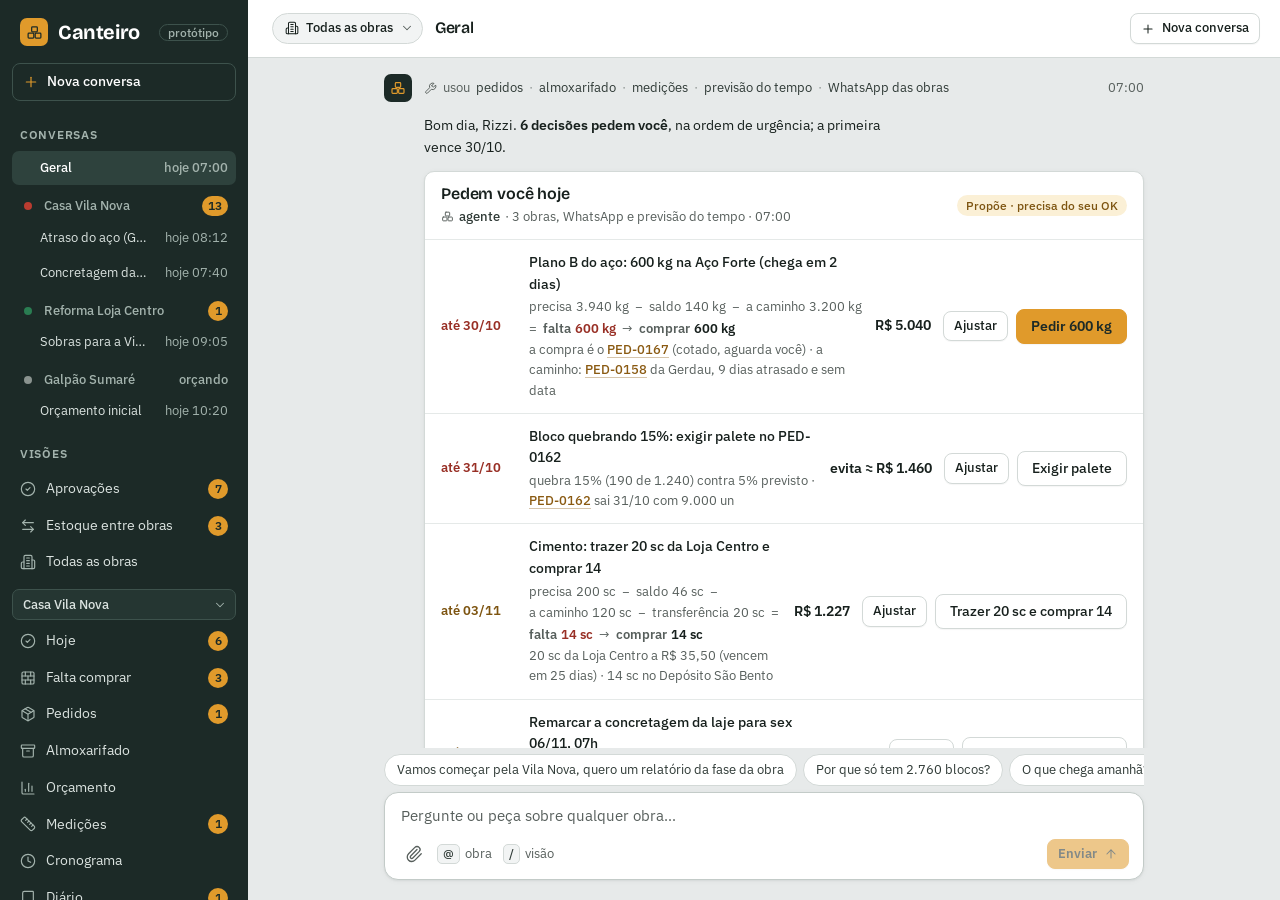
==== commit 37be033e: "Agente no centro: a conversa é a home e as telas viram visões A conversa Geral abre com o briefing d" ====
--- a/index.html
+++ b/index.html
@@ -21,7 +21,7 @@
 <div class="app">
   <aside class="side" id="side"></aside>
   <main class="main" id="main"></main>
-  <aside class="painel" id="painel" aria-label="Agente da obra"></aside>
+  <section class="visao" id="visao" aria-labelledby="vsTit" hidden></section>
 </div>
 <div class="drawer" id="drawer" onclick="if(event.target===this)closeDrawer()"><div class="pane" id="drawerPane" role="dialog" aria-modal="true" tabindex="-1"></div></div>
 <div class="modal" id="modal" onclick="if(event.target===this)foraDoModal()"><div class="box" id="modalBox" role="dialog" aria-modal="true" tabindex="-1"></div></div>
@@ -33,6 +33,7 @@
 <script src="js/features/campo.js"></script>
 <script src="js/features/proativo.js"></script>
 <script src="js/features/gestao.js"></script>
+<script src="js/features/conversa.js"></script>
 <script src="js/boot.js"></script>
 </body>
 </html>
--- a/css/app.css
+++ b/css/app.css
@@ -41,7 +41,6 @@
 h1,h2,h3{font-family:var(--serif);font-weight:600;letter-spacing:-.02em;text-wrap:balance}
 p{text-wrap:pretty}
 .app{display:grid;grid-template-columns:248px minmax(0,1fr);height:100vh}
-.app.com-painel{grid-template-columns:248px minmax(0,1fr) 400px}
 
 /* ---------------- sidebar ---------------- */
 .side{background:var(--side);color:var(--sideInk);display:flex;flex-direction:column;padding:16px 12px 12px;gap:1px;overflow:auto}
@@ -304,30 +303,7 @@
 .attach{display:inline-flex;gap:6px;align-items:center;background:var(--sunk);border:1px solid var(--line2);padding:2px 10px;border-radius:7px;font-size:var(--t-meta);margin:0 4px 6px 0;color:var(--ink2)}
 .attach .ic{color:var(--muted);vertical-align:0}
 .msg.me .attach{background:#2e423d;border-color:#3d524c;color:#dfe7e4}
-.sessions{border-right:1px solid var(--line);padding:18px 12px;overflow:auto;background:var(--sunk)}
-.sess{padding:8px 10px;border-radius:7px;margin-bottom:2px} .sess.on{background:#fff;box-shadow:var(--shadow)}
-.sess b{display:block;font-size:var(--t-body);font-weight:500} .sess span{font-size:var(--t-meta);color:var(--muted)}
-.chatwrap{display:grid;grid-template-columns:248px minmax(0,1fr);flex:1;min-height:0}
-
-/* painel do agente na obra (recolhível, à direita) */
-.painel{display:none;flex-direction:column;min-height:0;min-width:0;height:100vh;background:var(--sunk);border-left:1px solid var(--line)}
-.com-painel .painel{display:flex}
-.painel-top{display:flex;align-items:center;gap:var(--s2);padding:14px 16px 12px;background:#fff;border-bottom:1px solid var(--line)}
-.painel-top h2{margin:0;font-size:var(--t-sec);line-height:1.3}
-.painel-top .sess-sel{margin-top:2px;font-size:var(--t-meta);color:var(--muted)}
-.painel-top select{font:inherit;font-size:var(--t-meta);color:var(--ink2);border:1px solid var(--line);border-radius:6px;background:#fff;padding:2px 6px;max-width:220px}
-.painel .msgs{padding:16px;gap:16px}
-.painel .msg.ai{gap:8px}
-.painel .aiav{width:24px;height:24px} .painel .aiav svg{width:14px;height:14px}
-.painel .msg.ai .bub{padding:12px 14px;overflow-x:auto}
-.painel .msg.me{max-width:88%}
-.painel .composer{width:auto;margin:8px 16px 16px}
-.painel .composer textarea{font-size:var(--t-body);min-height:40px}
-/* em telas < 1440 px o painel flutua sobre o conteúdo para não espremer as tabelas */
-@media (max-width:1439px){
-  .app.com-painel{grid-template-columns:248px minmax(0,1fr)}
-  .com-painel .painel{position:fixed;top:0;right:0;bottom:0;width:400px;z-index:15;box-shadow:-16px 0 40px rgba(23,32,29,.12);animation:drawerIn .22s var(--ease)}
-}
+
 
 /* ---------------- modal e drawer ---------------- */
 /* modal grava: role=dialog, X, Esc, foco preso, rodapé de ação fixo; clicar fora não fecha se houver formulário */
@@ -375,6 +351,147 @@
 .spin{animation:spin 1s linear infinite}
 @keyframes spin{to{transform:rotate(360deg)}}
 
+/* ---------------- casca: agente no centro ----------------
+   3 áreas: conversas e visões (esquerda) · a conversa (centro) · a visão aberta (direita, ou tela cheia).
+   As colunas são fixas por item para a tela cheia poder esconder a conversa sem o grid escorregar. */
+.app{overflow:hidden}   /* a visão entra deslizando 16 px: sem barra horizontal durante a animação */
+@media (min-width:1100px){ html,body{overflow:hidden} }   /* só os painéis rolam (conversa, visão, página); o destaque nunca desce a página */
+.app>.side{grid-column:1;grid-row:1} .app>.main{grid-column:2;grid-row:1} .app>.visao{grid-column:3;grid-row:1}
+.app.com-visao{grid-template-columns:248px minmax(0,1fr) clamp(560px,44vw,720px)}
+.app.com-visao.vs-cheia{grid-template-columns:248px 0 minmax(0,1fr)}
+.app.vs-cheia>.main{display:none}
+
+/* sidebar: conversas + visões */
+.side-nova{display:flex;align-items:center;gap:8px;margin:0 0 4px;padding:7px 10px;border:1px solid #3d524c;border-radius:8px;background:none;color:#fff;font-size:var(--t-body);font-weight:500;transition:background-color .12s var(--ease),transform .12s var(--ease)}
+.side-nova .ic{color:var(--accent)}
+.side-nova:active{transform:scale(.97)}
+.side-bloco{display:flex;flex-direction:column;gap:1px}
+.side .grp{display:flex;align-items:center;gap:8px;padding:10px 8px 3px;font-size:var(--t-meta);color:var(--sideMuted);font-weight:500;min-width:0}
+.side .grp .dot{width:8px;height:8px;border-radius:50%;flex:none;margin:0 4px}
+.side .grp small{margin-left:auto;font-size:var(--t-meta);flex:none}
+.side .grp .count{margin-left:auto;background:var(--accent);color:var(--pine);font-size:12px;font-weight:600;min-width:20px;text-align:center;padding:0 6px;border-radius:99px;line-height:20px;flex:none}
+.sess-t{min-width:0;overflow:hidden;text-overflow:ellipsis;white-space:nowrap}
+.nav.sess{padding-left:28px;min-height:30px;font-size:var(--t-meta)}
+.nav.sess small{flex:none;padding-left:8px}
+.nav.sess.on{font-weight:500}
+.sess-nova{border:0;background:none;text-align:left;color:var(--sideMuted);width:100%}
+.sess-nova .ic{margin-left:-20px}
+.nav.vs{min-height:30px}
+.nav.vs.off{color:var(--sideMuted)}
+.vs-sel{position:relative;margin:8px 0 2px}
+.vs-sel select{appearance:none;width:100%;font:500 var(--t-meta) var(--sans);color:var(--sideInk);background:var(--sideHover);border:1px solid #3d524c;border-radius:7px;padding:6px 28px 6px 10px;cursor:pointer}
+.vs-sel .ic{position:absolute;right:9px;top:50%;margin-top:-7px;color:var(--sideMuted);pointer-events:none}
+.side .side-bloco + .side-bloco .sec{padding-top:16px}
+
+/* a conversa */
+.main.ca{overflow:hidden;background:var(--bg)}
+.ca-top{flex:none;display:flex;align-items:center;gap:var(--s3);padding:10px 20px 10px 24px;min-height:58px;background:#fff;border-bottom:1px solid var(--line);position:relative;z-index:3}
+.ca-id{display:flex;align-items:center;gap:var(--s3);min-width:0;position:relative}
+.ca-top h1{font-size:var(--t-sec);line-height:1.3;margin:0;min-width:0;white-space:nowrap;overflow:hidden;text-overflow:ellipsis}
+.ca-side{display:none}
+.ca-escopo{flex:none;display:inline-flex;align-items:center;gap:7px;border:1px solid var(--line);background:var(--sunk);border-radius:99px;padding:4px 10px 4px 12px;font-size:var(--t-meta);font-weight:500;color:var(--ink);transition:border-color .12s var(--ease),transform .12s var(--ease)}
+.ca-escopo .dot,.ca-menu-pop .dot{width:8px;height:8px;border-radius:50%;flex:none}
+.ca-escopo>.ic:last-child{color:var(--muted);margin-right:-2px}
+.ca-escopo[aria-expanded=true]{border-color:var(--accent)}
+.ca-escopo:active{transform:scale(.97)}
+.ca-menu-pop{position:absolute;top:calc(100% + 6px);left:0;min-width:280px;background:#fff;border:1px solid var(--line);border-radius:10px;box-shadow:0 10px 32px rgba(23,32,29,.14);padding:6px;z-index:10;transform-origin:top left;animation:popIn .14s var(--ease)}
+.ca-menu-pop button{display:flex;align-items:center;gap:10px;width:100%;border:0;background:none;text-align:left;padding:8px 10px;border-radius:7px;font-size:var(--t-body)}
+.ca-menu-pop button small{margin-left:auto;color:var(--muted);font-size:var(--t-meta)}
+.ca-menu-pop button .ic:last-child{color:var(--accentInk)}
+.ca-menu-pop button:focus-visible{outline-offset:-2px}
+.ca-menu-pop button[aria-checked=true]{font-weight:500}
+.ca-msgs{scroll-padding:16px}
+.ca .msg.ai .bub{overflow-x:auto}
+.ca-cartao{margin-top:12px}
+.ca-cartao .ld-lista{box-shadow:none}
+.ca-pe{flex:none;padding:6px 0 0;position:relative}
+.ca-pe .chips{margin-bottom:6px}
+.ca-comp{position:relative;margin-top:0;padding-top:8px}
+.ca-comp textarea{min-height:24px;max-height:180px;overflow-y:auto}
+.ca-comp .row{gap:var(--s2)}
+.ca-dica{font-size:var(--t-meta);color:var(--muted);display:inline-flex;align-items:center;gap:5px}
+.ca-dica kbd{font:500 12px var(--sans);color:var(--ink2);background:var(--sunk);border:1px solid var(--line);border-radius:5px;padding:0 5px;line-height:18px}
+.ca-dica kbd + kbd{margin-left:6px}
+.ca-ctx{display:flex;flex-wrap:wrap;gap:6px;margin:0 0 6px}
+.ca-ctx[hidden]{display:none}
+.ca-tag{display:inline-flex;align-items:center;gap:6px;font-size:var(--t-meta);color:var(--accentInk);background:var(--accentSoft);border-radius:7px;padding:2px 4px 2px 8px;font-weight:500}
+.ca-tag:not(:has(button)){padding-right:8px}
+.ca-tag button{border:0;background:none;color:var(--accentInk);padding:3px;border-radius:5px;display:inline-grid;place-items:center}
+.ca-ac{position:absolute;left:8px;right:8px;bottom:calc(100% + 6px);background:#fff;border:1px solid var(--line);border-radius:10px;box-shadow:0 10px 32px rgba(23,32,29,.14);padding:6px;max-height:320px;overflow:auto;z-index:6;transform-origin:bottom left;animation:popIn .14s var(--ease)}
+.ca-ac .cab{font-size:12px;color:var(--muted);padding:4px 10px 6px;font-weight:600;letter-spacing:.04em;text-transform:uppercase}
+.ca-ac [role=option]{display:flex;align-items:center;gap:10px;padding:7px 10px;border-radius:7px;cursor:pointer}
+.ca-ac [role=option] .ic{color:var(--muted)}
+.ca-ac [role=option] .dot{width:8px;height:8px;border-radius:50%;flex:none;margin:0 3px}
+.ca-ac [aria-selected=true]{background:var(--sunk)}
+.ca-ac [aria-selected=true] .ic{color:var(--accentInk)}
+.ca-ac .h{margin-left:auto;color:var(--muted);font-size:var(--t-meta)}
+.mencao{font-weight:600;color:var(--accentHi)}
+.ca-pensando .bub{display:flex;align-items:center;gap:8px;color:var(--muted);font-size:var(--t-meta)}
+.ca-vazio{max-width:520px;margin:auto;text-align:center;color:var(--ink2);padding:24px 0}
+.ca-vazio .aiav{margin:0 auto 12px;width:36px;height:36px;border-radius:9px}
+.ca-vazio h2{font-size:var(--t-bloco);margin:0 0 8px;color:var(--ink)}
+.ca-vazio p{margin:0;line-height:1.6}
+.ca-vazio b{color:var(--ink);background:var(--sunk);border:1px solid var(--line);border-radius:5px;padding:0 5px}
+@keyframes popIn{from{opacity:0;transform:scale(.97)}to{opacity:1;transform:none}}
+
+/* a visão aberta */
+.visao{display:flex;flex-direction:column;min-width:0;min-height:0;height:100vh;background:var(--bg);border-left:1px solid var(--line)}
+.visao[hidden]{display:none}
+.visao.entra{animation:vsIn .24s var(--ease)}
+@keyframes vsIn{from{opacity:0;transform:translateX(16px)}to{opacity:1;transform:none}}
+.vs-top{flex:none;display:flex;align-items:center;gap:var(--s2);padding:10px 12px 10px 24px;min-height:58px;background:#fff;border-bottom:1px solid var(--line)}
+.vs-id{min-width:0}
+.vs-obra{display:flex;align-items:center;gap:6px;font-size:var(--t-meta);color:var(--muted);white-space:nowrap;min-width:0;overflow:hidden}
+.vs-obra>span:not(.dot){overflow:hidden;text-overflow:ellipsis}
+.vs-obra .dot{width:8px;height:8px;border-radius:50%;flex:none}
+.vs-atraso{color:var(--redInk);font-weight:500}
+.vs-top h2{margin:0;font-size:var(--t-sec);line-height:1.3;display:flex;align-items:center;gap:8px}
+.vs-top h2 .ic{color:var(--accentInk)}
+.vs-volta{margin-right:var(--s2)}
+.vs-filtro{flex:none;display:flex;align-items:center;gap:8px;padding:8px 24px;background:var(--accentSoft);color:var(--accentInk);font-size:var(--t-meta)}
+.vs-filtro .link{margin-left:auto}
+.vs-corpo{flex:1;overflow:auto;min-height:0;display:flex;flex-direction:column;container:visao/inline-size}
+.vs-corpo>.top{padding:12px 24px;min-height:0}
+.vs-corpo>.top h1{display:none}
+.vs-corpo>.top:not(:has(.crumb,.btn)){display:none}
+.visao .page{padding:20px 24px 40px}
+.vs-cheia .visao .page{padding:24px 32px 48px}
+.vs-cheia .vs-corpo>.top{padding:12px 32px}
+.vs-realce{background-color:var(--accentSoft)!important;box-shadow:0 0 0 2px var(--accent);border-radius:6px}
+tr.vs-realce{box-shadow:none} tr.vs-realce>td{background-color:var(--accentSoft)!important}
+/* o conteúdo das telas foi feito para a largura da página; no painel (560–720 px) as grades descem de coluna */
+@container visao (max-width:899px){ .g3,.g4{grid-template-columns:repeat(2,minmax(0,1fr))} }
+@container visao (max-width:620px){ .g2,.g3{grid-template-columns:minmax(0,1fr)} }
+/* painel estreito: a linha de decisão empilha (prazo · texto · valor + ações), o ciclo perde as setas e o quadro
+   de pedidos rola de lado em vez de espremer 5 colunas */
+@container visao (max-width:760px){
+  .ld{grid-template-columns:minmax(0,1fr) auto;gap:4px 12px;padding:12px 16px}
+  .ld-prazo,.ld-txt{grid-column:1/-1}
+  .ld-valor{grid-column:1;text-align:left}
+  .ld-acts{grid-column:2;flex-wrap:wrap}
+  .ld-valor:empty{display:none} .ld-valor:empty + .ld-acts{grid-column:1/-1;justify-content:flex-start}
+  .ciclo-seta{display:none}
+  .ciclo-et{flex-direction:column;align-items:flex-start;gap:4px;padding:6px 8px}
+  .ciclo-l small{white-space:normal}
+  .kb5{grid-template-columns:none!important;grid-auto-flow:column;grid-auto-columns:minmax(208px,1fr);overflow-x:auto}   /* vence o style inline das colunas */
+}
+
+@media (hover:hover){
+  .side-nova:hover{background:var(--sideHover)}
+  .ca-escopo:hover{border-color:#b9c2bf}
+  .ca-menu-pop button:hover{background:var(--sunk)}
+  .ca-tag button:hover{background:rgba(138,90,18,.12)}
+}
+/* 1100–1279 px: com a visão aberta a lateral recolhe (abre por cima pelo botão do topo da conversa) */
+@media (max-width:1279px){
+  .app.com-visao{grid-template-columns:0 minmax(0,1fr) 560px}
+  .app.com-visao.vs-cheia{grid-template-columns:0 0 minmax(0,1fr)}
+  .app.com-visao>.side{display:none}
+  .app.com-visao .ca-side{display:inline-grid}
+  .app.com-visao.side-aberta>.side{display:flex;position:fixed;left:0;top:0;bottom:0;width:264px;z-index:20;box-shadow:16px 0 40px rgba(23,32,29,.18);animation:sideIn .2s var(--ease)}
+}
+@keyframes sideIn{from{transform:translateX(-24px);opacity:0}to{transform:none;opacity:1}}
+
 /* ---------------- tela pequena ---------------- */
 /* Abaixo de 1100 px o painel do gerente não cabe; o aviso oferece a saída: a tela do canteiro (#campo). */
 #gate{display:none}
@@ -398,7 +515,7 @@
 @media (prefers-reduced-motion:reduce){
   .spin{animation:none}
   *{transition-property:opacity!important}
-  .modal.on .box,.drawer.on .pane,.com-painel .painel,body.campo-mode .modal.on .box{animation:fadeIn .18s linear!important}
+  .modal.on .box,.drawer.on .pane,.visao.entra,.app.side-aberta>.side,.ca-ac,.ca-menu-pop,body.campo-mode .modal.on .box{animation:fadeIn .18s linear!important}
   .doc-chegou{animation:none;outline:3px solid var(--accentHi);outline-offset:2px}
   .toast{transform:translate(-50%,0)!important}
   .btn:active,.iconbtn:active,.seg a:active,.seg button:active,.chip:active{transform:none}
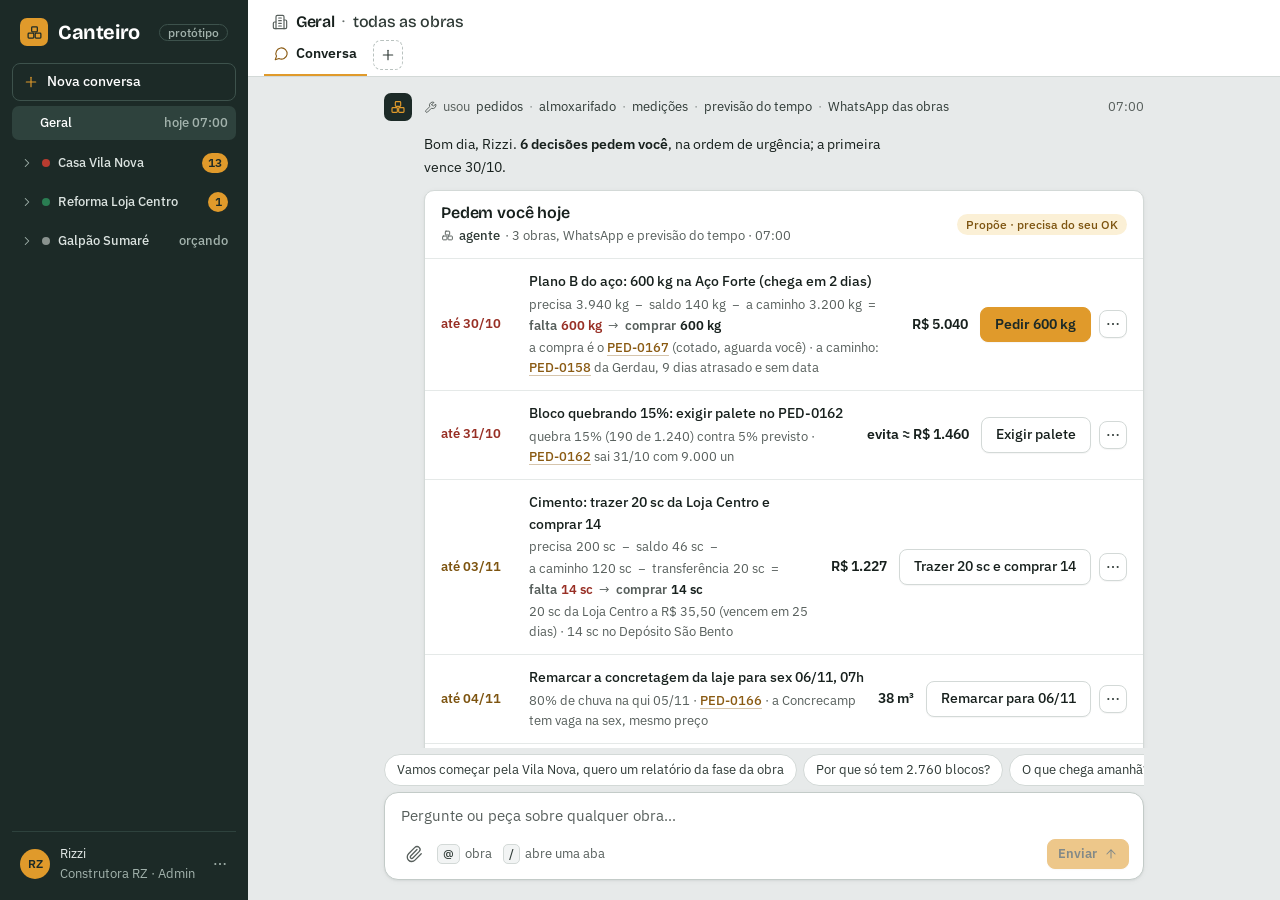
==== commit 44032d51: "Sessão com abas: uma coisa por vez e menos cliques A conversa e a tela não dividem mais a área: cada" ====
--- a/index.html
+++ b/index.html
@@ -10,7 +10,7 @@
 <link href="https://fonts.googleapis.com/css2?family=IBM+Plex+Sans:wght@400;500;600&family=Bricolage+Grotesque:opsz,wght@12..96,500;12..96,600;12..96,700&display=swap" rel="stylesheet">
 <link rel="stylesheet" href="css/app.css">
 </head>
-<body class="notes">
+<body>
 <div id="gate"><div class="box">
   <div class="brand"><div class="logo"><svg width="17" height="17" viewBox="0 0 24 24" fill="none" stroke="currentColor" stroke-width="1.75" stroke-linecap="round" stroke-linejoin="round" aria-hidden="true"><rect x="3" y="13" width="8" height="7" rx="1.2"/><rect x="13" y="13" width="8" height="7" rx="1.2"/><rect x="8" y="4" width="8" height="7" rx="1.2"/></svg></div>Canteiro</div>
   <h2>Abra no computador</h2>
@@ -20,6 +20,7 @@
 </div></div>
 <div class="app">
   <aside class="side" id="side"></aside>
+  <header class="ses-top" id="sesTop" hidden></header>
   <main class="main" id="main"></main>
   <section class="visao" id="visao" aria-labelledby="vsTit" hidden></section>
 </div>
--- a/css/app.css
+++ b/css/app.css
@@ -351,23 +351,27 @@
 .spin{animation:spin 1s linear infinite}
 @keyframes spin{to{transform:rotate(360deg)}}
 
-/* ---------------- casca: agente no centro ----------------
-   3 áreas: conversas e visões (esquerda) · a conversa (centro) · a visão aberta (direita, ou tela cheia).
-   As colunas são fixas por item para a tela cheia poder esconder a conversa sem o grid escorregar. */
-.app{overflow:hidden}   /* a visão entra deslizando 16 px: sem barra horizontal durante a animação */
-@media (min-width:1100px){ html,body{overflow:hidden} }   /* só os painéis rolam (conversa, visão, página); o destaque nunca desce a página */
-.app>.side{grid-column:1;grid-row:1} .app>.main{grid-column:2;grid-row:1} .app>.visao{grid-column:3;grid-row:1}
-.app.com-visao{grid-template-columns:248px minmax(0,1fr) clamp(560px,44vw,720px)}
-.app.com-visao.vs-cheia{grid-template-columns:248px 0 minmax(0,1fr)}
-.app.vs-cheia>.main{display:none}
+/* ---------------- casca: sessão com abas ----------------
+   Lateral (só conversas) · topo da sessão (título + abas) · a aba ativa ocupa a área inteira: a conversa (#main)
+   ou uma tela (#visao). Uma coisa por vez; nada de painel ao lado. */
+.app{overflow:hidden;grid-template-rows:auto minmax(0,1fr)}
+@media (min-width:1100px){ html,body{overflow:hidden} }   /* só os painéis rolam (conversa, tela, página); o destaque nunca desce a página */
+.app>.side{grid-column:1;grid-row:1/-1} .app>.ses-top{grid-column:2;grid-row:1} .app>.main,.app>.visao{grid-column:2;grid-row:2}
+.app.em-pagina>.main{grid-row:1/-1}
+.app>.main[hidden],.ses-top[hidden]{display:none}
 
 /* sidebar: conversas + visões */
 .side-nova{display:flex;align-items:center;gap:8px;margin:0 0 4px;padding:7px 10px;border:1px solid #3d524c;border-radius:8px;background:none;color:#fff;font-size:var(--t-body);font-weight:500;transition:background-color .12s var(--ease),transform .12s var(--ease)}
 .side-nova .ic{color:var(--accent)}
 .side-nova:active{transform:scale(.97)}
 .side-bloco{display:flex;flex-direction:column;gap:1px}
-.side .grp{display:flex;align-items:center;gap:8px;padding:10px 8px 3px;font-size:var(--t-meta);color:var(--sideMuted);font-weight:500;min-width:0}
-.side .grp .dot{width:8px;height:8px;border-radius:50%;flex:none;margin:0 4px}
+.side .grp{display:flex;align-items:center;gap:6px;width:100%;margin-top:6px;padding:6px 8px;border:0;border-radius:7px;background:none;text-align:left;font-size:var(--t-meta);color:var(--sideInk);font-weight:500;min-width:0;min-height:32px}
+.side .grp .grp-chev{color:var(--sideMuted);flex:none;transition:transform .15s var(--ease)}
+.side .grp[aria-expanded=true] .grp-chev{transform:rotate(90deg)}
+.side .grp .dot{width:8px;height:8px;border-radius:50%;flex:none;margin:0 2px}
+.side .grp small{color:var(--sideMuted)}
+.grp-l{display:flex;flex-direction:column;gap:1px}
+.grp-l[hidden]{display:none}
 .side .grp small{margin-left:auto;font-size:var(--t-meta);flex:none}
 .side .grp .count{margin-left:auto;background:var(--accent);color:var(--pine);font-size:12px;font-weight:600;min-width:20px;text-align:center;padding:0 6px;border-radius:99px;line-height:20px;flex:none}
 .sess-t{min-width:0;overflow:hidden;text-overflow:ellipsis;white-space:nowrap}
@@ -376,26 +380,56 @@
 .nav.sess.on{font-weight:500}
 .sess-nova{border:0;background:none;text-align:left;color:var(--sideMuted);width:100%}
 .sess-nova .ic{margin-left:-20px}
-.nav.vs{min-height:30px}
-.nav.vs.off{color:var(--sideMuted)}
-.vs-sel{position:relative;margin:8px 0 2px}
-.vs-sel select{appearance:none;width:100%;font:500 var(--t-meta) var(--sans);color:var(--sideInk);background:var(--sideHover);border:1px solid #3d524c;border-radius:7px;padding:6px 28px 6px 10px;cursor:pointer}
-.vs-sel .ic{position:absolute;right:9px;top:50%;margin-top:-7px;color:var(--sideMuted);pointer-events:none}
-.side .side-bloco + .side-bloco .sec{padding-top:16px}
+.perfil{margin-top:auto;position:relative}
+.side .foot{width:100%;border:0;border-top:1px solid #2e423d;background:none;text-align:left;border-radius:0 0 7px 7px;font:inherit;font-size:var(--t-meta)}
+.side .foot .foot-t{flex:1;min-width:0;color:#e6ecea}
+.side .foot .foot-t span{color:var(--sideMuted)}
+.side .foot .av{color:var(--pine)}
+.side .foot>.ic{color:var(--sideMuted);flex:none}
+.side .foot[aria-expanded=true]{background:var(--sideHover)}
+.ca-menu-pop.perfil-pop{top:auto;bottom:calc(100% + 6px);left:0;right:0;min-width:0;transform-origin:bottom left}
+.ca-menu-pop .toggle{background:var(--cream2)}
+.notes .ca-menu-pop .toggle{background:var(--accent)}
+.pop-nota{display:flex;gap:8px;margin:4px 0 0;padding:10px 10px 6px;border-top:1px solid var(--line2);font-size:var(--t-meta);line-height:1.45;color:var(--muted)}
+.pop-nota .ic{flex:none;margin-top:2px;color:var(--muted)}
 
 /* a conversa */
 .main.ca{overflow:hidden;background:var(--bg)}
-.ca-top{flex:none;display:flex;align-items:center;gap:var(--s3);padding:10px 20px 10px 24px;min-height:58px;background:#fff;border-bottom:1px solid var(--line);position:relative;z-index:3}
-.ca-id{display:flex;align-items:center;gap:var(--s3);min-width:0;position:relative}
-.ca-top h1{font-size:var(--t-sec);line-height:1.3;margin:0;min-width:0;white-space:nowrap;overflow:hidden;text-overflow:ellipsis}
-.ca-side{display:none}
-.ca-escopo{flex:none;display:inline-flex;align-items:center;gap:7px;border:1px solid var(--line);background:var(--sunk);border-radius:99px;padding:4px 10px 4px 12px;font-size:var(--t-meta);font-weight:500;color:var(--ink);transition:border-color .12s var(--ease),transform .12s var(--ease)}
-.ca-escopo .dot,.ca-menu-pop .dot{width:8px;height:8px;border-radius:50%;flex:none}
-.ca-escopo>.ic:last-child{color:var(--muted);margin-right:-2px}
-.ca-escopo[aria-expanded=true]{border-color:var(--accent)}
-.ca-escopo:active{transform:scale(.97)}
+.ses-top{display:flex;flex-direction:column;min-width:0;background:#fff;border-bottom:1px solid var(--line);position:relative;z-index:3}
+.ses-tit{display:flex;align-items:baseline;gap:var(--s3);padding:12px 24px 2px;min-width:0}
+.ses-tit h1{display:flex;align-items:center;gap:8px;font-size:var(--t-sec);line-height:1.3;margin:0;min-width:0;white-space:nowrap}
+.ses-tit h1 .dot{width:8px;height:8px;border-radius:50%;flex:none}
+.ses-tit h1 .ic{color:var(--muted);flex:none}
+.ses-tit h1 .sepr{color:var(--faint);font-weight:400}
+.ses-onde{flex:none}
+.ses-nome{min-width:0;overflow:hidden;text-overflow:ellipsis;font-weight:500;color:var(--ink2)}
+.ses-st{flex:none;font-size:var(--t-meta);color:var(--muted);white-space:nowrap}
+.abas{display:flex;align-items:flex-end;gap:2px;padding:0 16px;min-width:0;flex-wrap:wrap}
+.aba-c{flex:none;display:inline-flex;align-items:center;position:relative}
+.aba{flex:none;display:inline-flex;align-items:center;gap:7px;padding:8px 10px 10px;border:0;background:none;color:var(--muted);font-size:var(--t-body);font-weight:500;white-space:nowrap;border-bottom:2px solid transparent;border-radius:6px 6px 0 0;transition:color .12s var(--ease)}
+.aba .ic{color:var(--muted)}
+.aba.on{color:var(--ink);font-weight:600;border-bottom-color:var(--accent)}
+.aba.on .ic{color:var(--accentInk)}
+.aba .aba-ob{color:var(--muted);font-weight:400}
+.aba-c .aba{padding-right:30px}
+.aba-x{position:absolute;right:4px;top:7px;display:inline-grid;place-items:center;width:22px;height:22px;padding:0;border:0;border-radius:5px;background:none;color:var(--muted);visibility:hidden}
+.aba-c.on .aba-x,.aba-c:focus-within .aba-x{visibility:visible}
+.aba:focus-visible{outline-offset:-2px}
+.abas-mais{flex:none;position:relative;align-self:center;margin:0 0 2px 4px}
+.aba-add{display:inline-grid;place-items:center;width:30px;height:30px;padding:0;border:1px dashed #b9c2bf;border-radius:8px;background:none;color:var(--ink2);transition:background-color .12s var(--ease),border-color .12s var(--ease),transform .12s var(--ease)}
+.aba-add[aria-expanded=true]{border-style:solid;border-color:var(--accent);background:var(--accentSoft);color:var(--accentInk)}
+.aba-add:active{transform:scale(.97)}
+.abas-pop{left:0;min-width:260px;max-height:calc(100vh - 140px);overflow:auto}
+.pop-g + .pop-g{margin-top:4px;padding-top:4px;border-top:1px solid var(--line2)}
+.pop-sec{font-size:12px;color:var(--muted);padding:6px 10px 2px;font-weight:600;letter-spacing:.04em;text-transform:uppercase}
+.pop-cab{display:flex;align-items:center;gap:6px;padding:2px 4px 6px 2px;margin-bottom:4px;border-bottom:1px solid var(--line2);font-size:var(--t-meta);font-weight:600;color:var(--ink2)}
+.ca-menu-pop .pop-cab button{width:auto;padding:6px;flex:none}
+.ca-menu-pop .dot{width:8px;height:8px;border-radius:50%;flex:none}
+.ca-menu-pop .pop-seta{margin-left:auto;color:var(--muted)}
+.ca-menu-pop .n{margin-left:auto;font-size:12px;font-weight:600;color:var(--accentInk);background:var(--accentSoft);border-radius:99px;min-width:20px;text-align:center;padding:0 6px;line-height:20px}
 .ca-menu-pop{position:absolute;top:calc(100% + 6px);left:0;min-width:280px;background:#fff;border:1px solid var(--line);border-radius:10px;box-shadow:0 10px 32px rgba(23,32,29,.14);padding:6px;z-index:10;transform-origin:top left;animation:popIn .14s var(--ease)}
-.ca-menu-pop button{display:flex;align-items:center;gap:10px;width:100%;border:0;background:none;text-align:left;padding:8px 10px;border-radius:7px;font-size:var(--t-body)}
+.ca-menu-pop button{display:flex;align-items:center;gap:10px;width:100%;border:0;background:none;text-align:left;padding:8px 10px;border-radius:7px;font-size:var(--t-body);color:var(--ink)}
+.ca-menu-pop button .ic{color:var(--muted)}
 .ca-menu-pop button small{margin-left:auto;color:var(--muted);font-size:var(--t-meta)}
 .ca-menu-pop button .ic:last-child{color:var(--accentInk)}
 .ca-menu-pop button:focus-visible{outline-offset:-2px}
@@ -434,29 +468,26 @@
 .ca-vazio b{color:var(--ink);background:var(--sunk);border:1px solid var(--line);border-radius:5px;padding:0 5px}
 @keyframes popIn{from{opacity:0;transform:scale(.97)}to{opacity:1;transform:none}}
 
-/* a visão aberta */
-.visao{display:flex;flex-direction:column;min-width:0;min-height:0;height:100vh;background:var(--bg);border-left:1px solid var(--line)}
+/* a aba de tela */
+.visao{display:flex;flex-direction:column;min-width:0;min-height:0;background:var(--bg)}
 .visao[hidden]{display:none}
-.visao.entra{animation:vsIn .24s var(--ease)}
-@keyframes vsIn{from{opacity:0;transform:translateX(16px)}to{opacity:1;transform:none}}
-.vs-top{flex:none;display:flex;align-items:center;gap:var(--s2);padding:10px 12px 10px 24px;min-height:58px;background:#fff;border-bottom:1px solid var(--line)}
-.vs-id{min-width:0}
-.vs-obra{display:flex;align-items:center;gap:6px;font-size:var(--t-meta);color:var(--muted);white-space:nowrap;min-width:0;overflow:hidden}
-.vs-obra>span:not(.dot){overflow:hidden;text-overflow:ellipsis}
-.vs-obra .dot{width:8px;height:8px;border-radius:50%;flex:none}
 .vs-atraso{color:var(--redInk);font-weight:500}
-.vs-top h2{margin:0;font-size:var(--t-sec);line-height:1.3;display:flex;align-items:center;gap:8px}
-.vs-top h2 .ic{color:var(--accentInk)}
-.vs-volta{margin-right:var(--s2)}
 .vs-filtro{flex:none;display:flex;align-items:center;gap:8px;padding:8px 24px;background:var(--accentSoft);color:var(--accentInk);font-size:var(--t-meta)}
 .vs-filtro .link{margin-left:auto}
 .vs-corpo{flex:1;overflow:auto;min-height:0;display:flex;flex-direction:column;container:visao/inline-size}
 .vs-corpo>.top{padding:12px 24px;min-height:0}
 .vs-corpo>.top h1{display:none}
 .vs-corpo>.top:not(:has(.crumb,.btn)){display:none}
-.visao .page{padding:20px 24px 40px}
-.vs-cheia .visao .page{padding:24px 32px 48px}
-.vs-cheia .vs-corpo>.top{padding:12px 32px}
+.visao .page{padding:20px 24px 32px}
+.vs-perg{flex:none;display:flex;align-items:center;gap:10px;margin:0 auto 16px;width:calc(100% - 48px);max-width:760px;padding:6px 6px 6px 14px;background:#fff;border:1px solid #c3cbc8;border-radius:12px;box-shadow:var(--shadow)}
+.vs-perg:focus-within{border-color:var(--accent)}
+.vs-perg>.ic{color:var(--accentInk);flex:none}
+.vs-perg input{flex:1;min-width:0;border:0;outline:0;background:none;font:15px/1.5 var(--sans);color:var(--ink);padding:5px 0}
+.vs-perg input::placeholder{color:var(--muted)}
+.vs-enviar{display:inline-grid;place-items:center;width:32px;height:32px;padding:0;border:0;border-radius:8px;background:var(--accent);color:var(--pine);transition:background-color .12s var(--ease),transform .12s var(--ease)}
+.vs-enviar:disabled{background:var(--cream2);color:var(--muted)}
+.vs-enviar:not(:disabled):active{transform:scale(.97)}
+.ca-sobre{display:inline-flex;align-items:center;gap:5px;margin-right:4px;padding:0 7px;border-radius:6px;background:#2e423d;color:#dfe7e4;font-size:var(--t-meta);font-weight:500;vertical-align:1px}
 .vs-realce{background-color:var(--accentSoft)!important;box-shadow:0 0 0 2px var(--accent);border-radius:6px}
 tr.vs-realce{box-shadow:none} tr.vs-realce>td{background-color:var(--accentSoft)!important}
 /* o conteúdo das telas foi feito para a largura da página; no painel (560–720 px) as grades descem de coluna */
@@ -478,17 +509,14 @@
 
 @media (hover:hover){
   .side-nova:hover{background:var(--sideHover)}
-  .ca-escopo:hover{border-color:#b9c2bf}
+  .side .grp:hover,.side .foot:hover{background:var(--sideHover)}
+  .aba:not(.on):hover{color:var(--ink)}
+  .aba-c:hover .aba-x{visibility:visible}
+  .aba-x:hover{background:var(--cream2);color:var(--ink)}
+  .aba-add:hover{border-color:#8f9995;color:var(--ink)}
+  .vs-enviar:not(:disabled):hover{background:var(--accentHi)}
   .ca-menu-pop button:hover{background:var(--sunk)}
   .ca-tag button:hover{background:rgba(138,90,18,.12)}
-}
-/* 1100–1279 px: com a visão aberta a lateral recolhe (abre por cima pelo botão do topo da conversa) */
-@media (max-width:1279px){
-  .app.com-visao{grid-template-columns:0 minmax(0,1fr) 560px}
-  .app.com-visao.vs-cheia{grid-template-columns:0 0 minmax(0,1fr)}
-  .app.com-visao>.side{display:none}
-  .app.com-visao .ca-side{display:inline-grid}
-  .app.com-visao.side-aberta>.side{display:flex;position:fixed;left:0;top:0;bottom:0;width:264px;z-index:20;box-shadow:16px 0 40px rgba(23,32,29,.18);animation:sideIn .2s var(--ease)}
 }
 @keyframes sideIn{from{transform:translateX(-24px);opacity:0}to{transform:none;opacity:1}}
 
@@ -515,7 +543,8 @@
 @media (prefers-reduced-motion:reduce){
   .spin{animation:none}
   *{transition-property:opacity!important}
-  .modal.on .box,.drawer.on .pane,.visao.entra,.app.side-aberta>.side,.ca-ac,.ca-menu-pop,body.campo-mode .modal.on .box{animation:fadeIn .18s linear!important}
+  .modal.on .box,.drawer.on .pane,.app.side-aberta>.side,.ca-ac,.ca-menu-pop,body.campo-mode .modal.on .box{animation:fadeIn .18s linear!important}
+  .side .grp .grp-chev{transition:none}
   .doc-chegou{animation:none;outline:3px solid var(--accentHi);outline-offset:2px}
   .toast{transform:translate(-50%,0)!important}
   .btn:active,.iconbtn:active,.seg a:active,.seg button:active,.chip:active{transform:none}
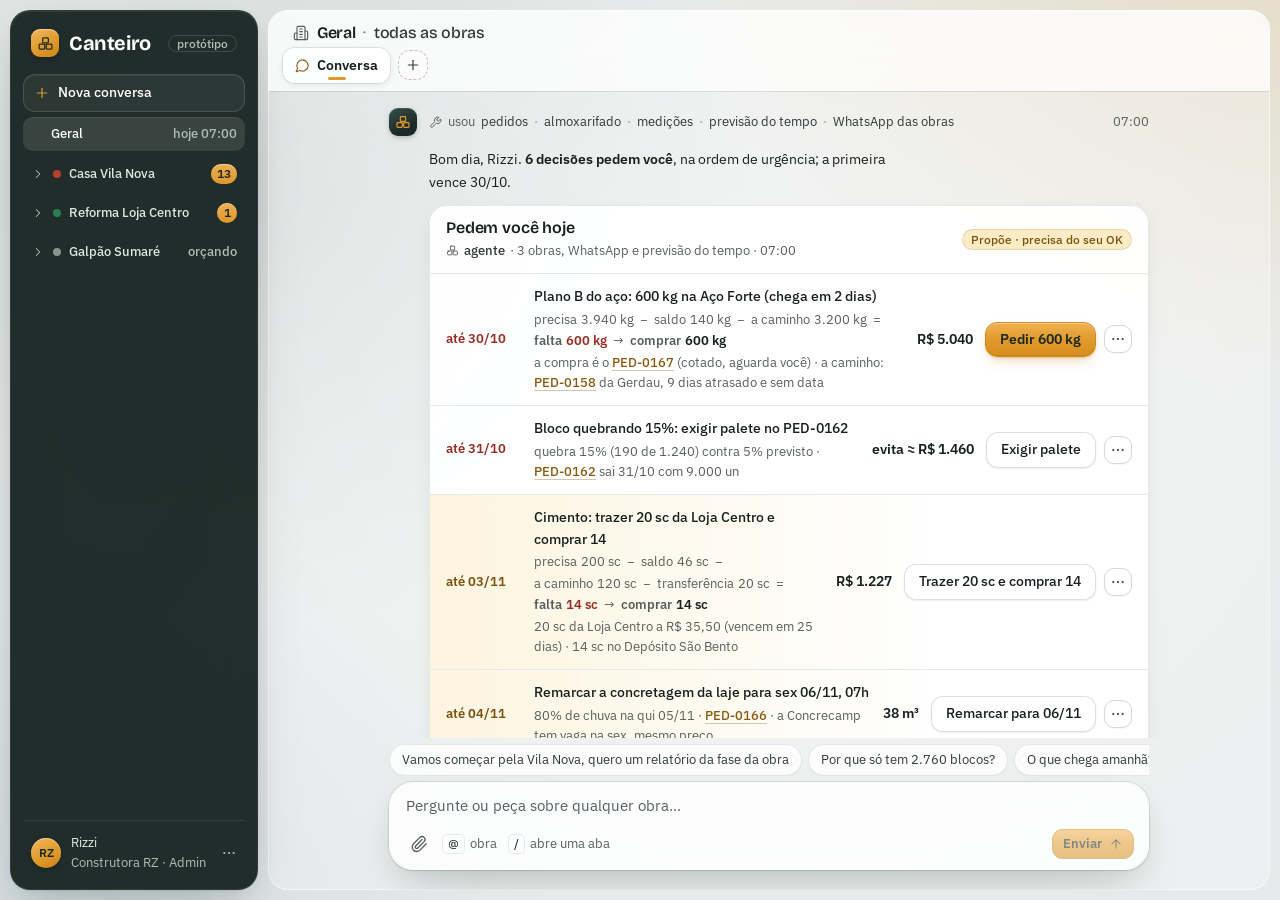
==== commit 165298f3: "Vidro e movimento: interface menos quadrada e com profundidade Visual (css/app.css): raios de 18–20 " ====
--- a/index.html
+++ b/index.html
@@ -9,6 +9,7 @@
 <link rel="preconnect" href="https://fonts.gstatic.com" crossorigin>
 <link href="https://fonts.googleapis.com/css2?family=IBM+Plex+Sans:wght@400;500;600&family=Bricolage+Grotesque:opsz,wght@12..96,500;12..96,600;12..96,700&display=swap" rel="stylesheet">
 <link rel="stylesheet" href="css/app.css">
+<link rel="stylesheet" href="css/motion.css">
 </head>
 <body>
 <div id="gate"><div class="box">
@@ -36,5 +37,6 @@
 <script src="js/features/gestao.js"></script>
 <script src="js/features/conversa.js"></script>
 <script src="js/boot.js"></script>
+<script src="js/motion.js"></script>
 </body>
 </html>
--- a/css/app.css
+++ b/css/app.css
@@ -10,16 +10,16 @@
   /* texto (AA sobre branco e sobre o concreto) */
   --ink:#17201d; --ink2:#2f3a36; --muted:#575f5c; --faint:#666e6b;
   /* sidebar verde-grafite */
-  --side:#1c2a27; --sideHover:#253632; --sideOn:#2e423d; --sideInk:#dbe3e0; --sideMuted:#a3b3ad;
+  --side:#1c2a27; --sideHover:rgba(255,255,255,.07); --sideOn:rgba(255,255,255,.11); --sideInk:#dfe7e4; --sideMuted:#afbeb8;
   /* ocre = ação */
-  --accent:#e09a2b; --accentHi:#eaaa45; --accentSoft:#fbefd9; --accentInk:#8a5a12;
-  --pine:#1c2a27; --pineSoft:#e3ece9; --pineLine:#c4d5ce;
-  /* estados */
-  --amber:#a06a16; --amberSoft:#fbf0d6; --amberInk:#7d5410;      /* pede você */
-  --red:#b93c30;   --redSoft:#fbe9e6;   --redInk:#982f25;        /* perda já ocorrida, bloqueio */
-  --blue:#3d6b96;  --blueSoft:#e4edf6;  --blueInk:#2d5277;       /* a caminho, transferência */
-  --green:#2a7d52; --greenSoft:#e1f1e7; --greenInk:#256f49;      /* resolvido, dentro do previsto */
-  --gray:#6a7370;  --graySoft:#dde2e0;  --grayInk:#4c5551;       /* informação */
+  --accent:#e09a2b; --accentHi:#eaaa45; --accentSoft:#fcedd2; --accentInk:#8a5a12;
+  --pine:#1c2a27; --pineSoft:#e1ece8; --pineLine:#c4d5ce;
+  /* estados (fundos um tom mais vivos; o texto continua AA sobre eles) */
+  --amber:#a06a16; --amberSoft:#fcecc6; --amberInk:#7a520f;      /* pede você */
+  --red:#b93c30;   --redSoft:#fce3de;   --redInk:#962e24;        /* perda já ocorrida, bloqueio */
+  --blue:#3d6b96;  --blueSoft:#dce9f7;  --blueInk:#2b5075;       /* a caminho, transferência */
+  --green:#2a7d52; --greenSoft:#d8f0e1; --greenInk:#236c46;      /* resolvido, dentro do previsto */
+  --gray:#6a7370;  --graySoft:#dde3e1;  --grayInk:#4a5350;       /* informação */
   --violet:#6b5aa0;
   /* tipografia: 13 · 14 · 16 · 22 · 28 (nada abaixo de 12) */
   --sans:"IBM Plex Sans",-apple-system,BlinkMacSystemFont,"Segoe UI",sans-serif;
@@ -27,8 +27,15 @@
   --t-meta:13px; --t-body:14px; --t-sec:16px; --t-bloco:22px; --t-h1:28px;
   /* espaço */
   --s1:4px; --s2:8px; --s3:12px; --s4:16px; --s5:24px; --s6:32px;
-  --r:10px;
-  --shadow:0 1px 2px rgba(23,32,29,.06),0 1px 6px rgba(23,32,29,.04);
+  /* forma: cartão e painel 18 · controle 12 · pílula 999 */
+  --r:18px; --rc:12px; --rp:999px;
+  /* profundidade: sombras em camadas tingidas de verde-grafite; borda translúcida com realce interno */
+  --edge:rgba(28,52,45,.10); --edgeHi:rgba(255,255,255,.7); --hl:inset 0 1px 0 rgba(255,255,255,.6);
+  --shadow:0 1px 2px rgba(20,40,34,.06),0 8px 24px -6px rgba(20,40,34,.09);
+  --shadowUp:0 1px 2px rgba(20,40,34,.07),0 12px 32px -8px rgba(20,40,34,.16),0 28px 64px -24px rgba(20,40,34,.18);
+  /* vidro */
+  --glass:rgba(255,255,255,.72); --glassStrong:rgba(255,255,255,.84); --glassDark:rgba(19,32,28,.93);
+  --blur:blur(20px) saturate(150%);
   /* movimento */
   --ease:cubic-bezier(.23,1,.32,1);
 }
@@ -520,6 +527,145 @@
 }
 @keyframes sideIn{from{transform:translateX(-24px);opacity:0}to{transform:none;opacity:1}}
 
+/* =====================================================================================================
+   Vidro e profundidade
+   Fundo: concreto frio com luz ambiente (ocre quente no alto à direita, grafite e azul frios embaixo à esquerda).
+   Vidro só no que flutua: lateral, topo da sessão, campo da conversa, "Perguntar sobre isto", menus, modal,
+   drawer e toast. Conteúdo fica quase opaco (≥ 94%) para a leitura. Sem vidro: fundo opaco (fim da seção).
+   ===================================================================================================== */
+body{background:
+  radial-gradient(1100px 760px at 104% -8%,rgba(232,163,58,.20),transparent 62%),
+  radial-gradient(900px 700px at 62% 46%,rgba(255,255,255,.38),transparent 70%),
+  radial-gradient(1000px 820px at -6% 108%,rgba(61,107,150,.14),transparent 64%),
+  radial-gradient(760px 620px at 18% 22%,rgba(28,66,56,.10),transparent 70%),
+  var(--bg);background-attachment:fixed}
+
+/* casca: lateral e coluna principal flutuando a 10 px da janela (só no painel; o #campo no celular fica de ponta a ponta) */
+@media (min-width:1100px){
+.app{padding:10px;column-gap:10px;row-gap:0}
+.app>.side{border-radius:20px;background:var(--glassDark);-webkit-backdrop-filter:var(--blur);backdrop-filter:var(--blur);
+  border:1px solid rgba(255,255,255,.07);box-shadow:inset 0 1px 0 rgba(255,255,255,.08),var(--shadowUp)}
+.app>.ses-top{border-radius:20px 20px 0 0;background:none;border:1px solid var(--edgeHi);border-bottom-color:var(--edge);box-shadow:var(--hl)}
+/* o vidro do topo e do campo da conversa fica num ::before: assim o menu "+" e o autocompletar, que moram dentro
+   deles, desfocam a página de verdade (um elemento com backdrop-filter isolaria o desfoque dos filhos) */
+.app>.ses-top::before,.composer::before{content:"";position:absolute;inset:0;z-index:-1;border-radius:inherit;pointer-events:none;
+  background:var(--glass);-webkit-backdrop-filter:var(--blur);backdrop-filter:var(--blur)}
+.composer::before{background:var(--glassStrong)}
+/* o véu claro da coluna é um item da grade atrás de topo e conteúdo: a área rola sem virar "cartão" */
+.app::before{content:"";grid-column:2;grid-row:1/-1;border-radius:20px;background:rgba(255,255,255,.26);box-shadow:inset 0 0 0 1px rgba(255,255,255,.55)}
+.app>.main,.app>.visao{border-radius:0 0 20px 20px}
+.app>.ses-top[hidden]+.main,.app.em-pagina>.main{border-radius:20px}
+.main.ca,.visao{background:none}
+.app.em-pagina>.main>.top{border-radius:20px 20px 0 0;background:var(--glass);border-bottom-color:var(--edge)}
+}
+.top{background:rgba(255,255,255,.7);border-bottom-color:var(--edge)}
+.tabs{background:rgba(255,255,255,.7);border-bottom-color:var(--edge)}
+
+/* lateral */
+.side{scrollbar-width:none}
+.brand .tag{border-color:rgba(255,255,255,.14)}
+.logo,.av{background:linear-gradient(150deg,#f2b860 0%,#e09a2b 55%,#cf8418 100%);box-shadow:inset 0 1px 0 rgba(255,255,255,.4),0 2px 6px -1px rgba(0,0,0,.3)}
+.logo{border-radius:9px}
+.nav,.side .grp,.newbtn{border-radius:10px}
+.nav.on{background:var(--sideOn);box-shadow:inset 0 1px 0 rgba(255,255,255,.06)}
+.side-nova{border-radius:12px;border-color:rgba(255,255,255,.14);background:rgba(255,255,255,.05);box-shadow:inset 0 1px 0 rgba(255,255,255,.06)}
+.nav .count,.side .grp .count,.tab .count{background:linear-gradient(180deg,#eeb052,#df962a);box-shadow:inset 0 1px 0 rgba(255,255,255,.35)}
+.side .foot{border-top-color:rgba(255,255,255,.09);border-radius:0 0 12px 12px}
+.fict{border-color:rgba(255,255,255,.09);border-radius:12px}
+
+/* topo da sessão e abas: aba ativa em vidro claro com indicador arredondado */
+.abas{padding:2px 14px 8px;gap:4px}
+.aba{padding:7px 12px;border-bottom:0;border-radius:12px;position:relative}
+.aba-c .aba{padding-right:32px}
+.aba.on{background:rgba(255,255,255,.88);box-shadow:var(--hl),0 0 0 1px var(--edge),0 2px 8px -2px rgba(20,40,34,.14)}
+.aba.on::after{content:"";position:absolute;left:50%;bottom:3px;width:18px;height:3px;margin-left:-9px;border-radius:99px;background:var(--accent)}
+.aba-c .aba.on::after{margin-left:-19px}
+.aba-x{top:6px;border-radius:8px}
+.aba-add{border-radius:12px;border-color:rgba(28,52,45,.28);background:rgba(255,255,255,.4)}
+.tab{border-radius:12px 12px 0 0}
+
+/* forma dos controles */
+.btn,input.f,select.f,textarea.f,.vs-enviar,.ca-tag,.attach{border-radius:var(--rc)}
+.btn.sm,.kc .kact .btn{border-radius:10px}
+.iconbtn,body .mm-b{border-radius:10px}
+.seg{border-radius:13px;background:rgba(28,52,45,.08);box-shadow:inset 0 1px 2px rgba(20,40,34,.06)}
+.seg a,.seg button{border-radius:10px}
+.seg .on{box-shadow:var(--hl),0 1px 2px rgba(20,40,34,.1),0 2px 6px -2px rgba(20,40,34,.12)}
+.pill,.chip,.cv-chip,.kpi .proj,.ca-menu-pop .n{border-radius:var(--rp)}
+
+/* botões: realce interno; primário em ocre → âmbar com brilho */
+.btn{background:rgba(255,255,255,.92);border-color:rgba(28,52,45,.16);box-shadow:var(--hl),0 1px 2px rgba(20,40,34,.07)}
+.btn.amb,.vs-enviar:not(:disabled){background:linear-gradient(180deg,#efb150 0%,#e09a2b 52%,#d78d1e 100%);border-color:#cf8a22;color:var(--pine);
+  box-shadow:inset 0 1px 0 rgba(255,255,255,.38),inset 0 -1px 0 rgba(138,90,18,.18),0 1px 2px rgba(138,90,18,.22),0 6px 14px -6px rgba(214,140,30,.55)}
+.btn.pri{background:linear-gradient(180deg,#2c3a35,var(--ink));border-color:var(--ink);box-shadow:inset 0 1px 0 rgba(255,255,255,.12),0 1px 2px rgba(20,40,34,.2),0 6px 14px -6px rgba(20,40,34,.4)}
+.btn[disabled].amb,.btn[aria-disabled="true"].amb{box-shadow:none}
+
+/* pílulas de estado: um anel do próprio tom dá corpo sem escurecer o texto */
+.pill{box-shadow:inset 0 0 0 1px color-mix(in srgb,currentColor 16%,transparent)}
+
+/* superfícies de conteúdo: quase opacas, borda translúcida e sombra em camadas */
+.card,.ld-lista,body .cv-cartao,body .hm-st,body .hm-vazio{background:rgba(255,255,255,.95);border-color:var(--edge);border-radius:var(--r);box-shadow:var(--hl),var(--shadow)}
+.card .card,.modal .box .card,.drawer .pane .card .card{border-radius:12px;box-shadow:none}
+.card .ld-lista,body .cv-cartao .ld-lista,.ca-cartao .ld-lista{background:none;box-shadow:none}
+.kc{border-radius:14px;border-color:var(--edge);background:rgba(255,255,255,.95);box-shadow:var(--hl),0 1px 2px rgba(20,40,34,.06),0 4px 12px -4px rgba(20,40,34,.08)}
+.kc.late{background:#fdf3f1;border-color:#ecc6bf}
+.callout,.val,.drop,body .sup-dconta{border-radius:14px}
+.gtrack{border-radius:10px}
+th{background:rgba(242,244,244,.8)}
+.msg.me{background:linear-gradient(160deg,#2a3b36,var(--pine));border-radius:20px 20px 6px 20px;box-shadow:inset 0 1px 0 rgba(255,255,255,.08),0 6px 16px -6px rgba(20,40,34,.35)}
+.msg.ai .bub{border-radius:6px 18px 18px 18px;border-color:var(--edge);box-shadow:var(--hl),var(--shadow)}
+.aiav,body .cv-av{background:linear-gradient(150deg,#34504a,var(--pine) 70%);border-radius:9px;box-shadow:inset 0 1px 0 rgba(255,255,255,.12),0 2px 6px -2px rgba(20,40,34,.4)}
+body .cv-c-ic{border-radius:10px}
+.tools span{background:rgba(255,255,255,.6);border-color:var(--edge)}
+/* linha que pede você: realce suave de âmbar que esmaece para a direita (sem faixa lateral) */
+.ld:has(> .ld-prazo.t-pede):not(.feito),.ap-it:has(> .ld > .ld-prazo.t-pede):not(.feito){background:linear-gradient(90deg,rgba(252,236,198,.55),rgba(252,236,198,0) 70%)}
+.ap-it .ld{background:none!important}
+
+/* vidro: campo da conversa e "Perguntar sobre isto" */
+.composer{position:relative;isolation:isolate;border-radius:24px;border-color:rgba(255,255,255,.8);background:none;
+  box-shadow:var(--hl),0 0 0 1px var(--edge),var(--shadowUp)}
+.composer:focus-within{border-color:var(--accent);box-shadow:var(--hl),0 0 0 3px rgba(224,154,43,.22),var(--shadowUp)}
+.chip,body .cv-chip{background:rgba(255,255,255,.8);border-color:var(--edge);box-shadow:var(--hl),0 1px 2px rgba(20,40,34,.05)}
+.vs-perg{border-radius:var(--rp);padding:6px 6px 6px 18px;border-color:rgba(255,255,255,.8);background:var(--glassStrong);-webkit-backdrop-filter:var(--blur);backdrop-filter:var(--blur);
+  box-shadow:var(--hl),0 0 0 1px var(--edge),var(--shadowUp);position:relative;z-index:2;margin-top:-62px}
+.visao .page{padding-bottom:84px}
+.vs-perg:focus-within{border-color:var(--accent);box-shadow:var(--hl),0 0 0 3px rgba(224,154,43,.22),var(--shadowUp)}
+.vs-enviar{border-radius:var(--rp);width:34px;height:34px}
+
+/* vidro: menus, autocompletar, modal, drawer, toast */
+.ca-menu-pop,body .mm-pop,.ca-ac{border-radius:16px;background:rgba(255,255,255,.86);-webkit-backdrop-filter:var(--blur);backdrop-filter:var(--blur);
+  border:1px solid rgba(255,255,255,.8);box-shadow:var(--hl),0 0 0 1px var(--edge),var(--shadowUp)}
+.ca-menu-pop button,body .mm-pop button,.ca-ac [role=option]{border-radius:10px}
+.ca-menu-pop button:hover,body .mm-pop button:hover,.ca-ac [aria-selected=true]{background:rgba(28,52,45,.07)}
+.pop-g + .pop-g,.pop-nota,.pop-cab{border-color:var(--edge)}
+.modal{background:rgba(20,34,30,.30);-webkit-backdrop-filter:blur(3px);backdrop-filter:blur(3px)}
+.modal .box{border-radius:22px;background:rgba(255,255,255,.9);-webkit-backdrop-filter:var(--blur);backdrop-filter:var(--blur);
+  border:1px solid rgba(255,255,255,.8);box-shadow:var(--hl),0 0 0 1px var(--edge),0 2px 4px rgba(20,40,34,.06),0 24px 64px -12px rgba(20,40,34,.32)}
+.modal .box > .row:last-child:has(.btn){background:rgba(255,255,255,.86);border-top-color:var(--edge)}
+.drawer{background:rgba(20,34,30,.2)}
+.drawer .pane{margin:10px;height:calc(100% - 20px);border-radius:22px;background:rgba(238,241,241,.86);-webkit-backdrop-filter:var(--blur);backdrop-filter:var(--blur);
+  border:1px solid rgba(255,255,255,.7);box-shadow:var(--hl),0 24px 64px -12px rgba(20,40,34,.3)}
+.toast{border-radius:14px;background:rgba(24,38,34,.9);-webkit-backdrop-filter:var(--blur);backdrop-filter:var(--blur);
+  box-shadow:inset 0 1px 0 rgba(255,255,255,.1),0 12px 32px -8px rgba(20,40,34,.4)}
+.toast.neutro{background:var(--glassStrong);border-color:rgba(255,255,255,.8);box-shadow:var(--hl),0 0 0 1px var(--edge),var(--shadowUp)}
+.ca-vazio .aiav{border-radius:12px}
+.ca-vazio b,.ca-dica kbd{border-color:var(--edge);background:rgba(255,255,255,.7)}
+
+/* #campo no celular: só forma e profundidade, sem vidro (desempenho) */
+body .wa-b{border-radius:16px;box-shadow:0 1px 1px rgba(20,40,34,.06),0 4px 12px -6px rgba(20,40,34,.14)}
+body .wa-dia{border-radius:var(--rp);box-shadow:0 1px 2px rgba(20,40,34,.06)}
+body .wa-btn{box-shadow:inset 0 1px 0 rgba(255,255,255,.6),0 1px 2px rgba(20,40,34,.08)}
+body .wa-btn.pri{background:linear-gradient(180deg,#2c3a35,var(--pine));box-shadow:inset 0 1px 0 rgba(255,255,255,.12),0 6px 14px -6px rgba(20,40,34,.45)}
+body .wa-inp{box-shadow:0 1px 2px rgba(20,40,34,.08)}
+body .bx-chip{border-radius:14px}
+
+/* sem vidro: fundo opaco */
+@supports not ((backdrop-filter:blur(1px)) or (-webkit-backdrop-filter:blur(1px))){
+  .app>.side{background:var(--side)}
+  .app>.ses-top::before,.composer::before,.vs-perg,.ca-menu-pop,body .mm-pop,.ca-ac,.modal .box,.toast.neutro{background:#fff}
+  .drawer .pane{background:var(--bg)} .toast{background:var(--pine)}
+}
+
 /* ---------------- tela pequena ---------------- */
 /* Abaixo de 1100 px o painel do gerente não cabe; o aviso oferece a saída: a tela do canteiro (#campo). */
 #gate{display:none}
--- a/css/motion.css
+++ b/css/motion.css
@@ -0,0 +1,104 @@
+/* ===================== MOVIMENTO =====================
+   Uma linguagem só: ease-out forte (--mv-ease), 150–250 ms, só transform/opacity (blur curto só em troca de estado).
+   Nada anima em ação de alta frequência (digitar, rolar, mover o foco). As entradas pontuais (troca de aba, bolha nova,
+   aprovar, contador, menus, grupos da lateral) são disparadas pelo js/motion.js; aqui ficam o desenho e os estados. */
+:root{
+  --mv-ease:cubic-bezier(.23,1,.32,1);
+  --mv-ease-io:cubic-bezier(.77,0,.175,1);
+  --mv-rapido:160ms;
+  --mv-base:220ms;
+}
+
+/* ---------- 2. mensagem nova: a bolha sobe 8 px; no agente, avatar e cartões entram em stagger (máx. 5) ---------- */
+@keyframes mvSobe{from{opacity:0;transform:translateY(8px)}to{opacity:1;transform:none}}
+@keyframes mvAparece{from{opacity:0}to{opacity:1}}
+.msg.me.cv-entra,.msg.mv-entra{animation:mvSobe var(--mv-base) var(--mv-ease) both;transform-origin:bottom right}
+.cv-ai.cv-entra{animation:none}
+.cv-ai.cv-entra > .cv-av{animation:mvAparece var(--mv-rapido) var(--mv-ease) both}
+.cv-ai.cv-entra .cv-corpo > *{animation:mvSobe var(--mv-base) var(--mv-ease) both}
+.cv-ai.cv-entra .cv-corpo > :nth-child(2){animation-delay:40ms}
+.cv-ai.cv-entra .cv-corpo > :nth-child(3){animation-delay:80ms}
+.cv-ai.cv-entra .cv-corpo > :nth-child(4){animation-delay:120ms}
+.cv-ai.cv-entra .cv-corpo > :nth-child(n+5){animation-delay:160ms}
+.msg.cv-entra + .msg.cv-entra .cv-corpo > *{animation-delay:60ms}
+
+/* ---------- 3. "usando ferramentas…": um brilho passa sobre o balão (transform só; o texto não vira gradiente) ---------- */
+.ca-pensando.mv-entra{animation:mvSobe var(--mv-base) var(--mv-ease) both}
+.ca-pensando .bub{position:relative;overflow:hidden;isolation:isolate}
+.ca-pensando .bub::after{content:"";position:absolute;inset:0;pointer-events:none;
+  background:linear-gradient(100deg,transparent 0 30%,rgba(255,255,255,.75) 50%,transparent 70% 100%);
+  transform:translateX(-100%);animation:mvBrilho 1.6s var(--mv-ease-io) infinite}
+.ca-pensando .bub .ic{animation:mvGira 1.6s var(--mv-ease-io) infinite;transform-origin:50% 50%}
+@keyframes mvBrilho{to{transform:translateX(100%)}}
+@keyframes mvGira{0%,55%{transform:none}75%{transform:rotate(-14deg)}100%{transform:none}}
+
+/* ---------- 4. aprovar: crossfade do botão para "Aprovado · Desfazer", check que se desenha, realce verde que esmaece ---------- */
+.ld{position:relative}
+.ld.mv-aprovou::after{content:"";position:absolute;inset:0;pointer-events:none;background:rgba(47,125,84,.12);animation:mvEsmaece 1.1s var(--mv-ease) .12s both}
+.ld.mv-aprovou .ld-feito{animation:mvTroca var(--mv-base) var(--mv-ease) both}
+.ld.mv-aprovou .ld-feito svg path{stroke-dasharray:1;stroke-dashoffset:1;animation:mvTraco 320ms var(--mv-ease) 90ms forwards}
+.ld.mv-voltou .ld-acts{animation:mvTroca var(--mv-base) var(--mv-ease) both}
+@keyframes mvTroca{from{opacity:0;transform:translateY(3px);filter:blur(2px)}to{opacity:1;transform:none;filter:none}}
+@keyframes mvTraco{to{stroke-dashoffset:0}}
+@keyframes mvEsmaece{from{opacity:1}to{opacity:0}}
+
+/* ---------- 5. menus "+" e "⋯": crescem a partir do gatilho (a origem é posta pelo motion.js) ---------- */
+.mm-pop,.ca-menu-pop{animation:none}
+@keyframes mvPop{from{opacity:0;transform:scale(.96)}to{opacity:1;transform:none}}
+
+/* ---------- 6. grupos da lateral: abre e fecha por grid-template-rows (0fr ↔ 1fr), a seta gira ---------- */
+.grp-l.mv-abre,.grp-l.mv-fecha{display:grid;grid-template-rows:1fr}
+.grp-l.mv-fecha[hidden]{display:grid}
+.grp-l.mv-abre{animation:mvGrpAbre var(--mv-base) var(--mv-ease) both}
+.grp-l.mv-fecha{animation:mvGrpFecha 180ms var(--mv-ease) both;pointer-events:none}
+.mv-grp-in{display:flex;flex-direction:column;gap:1px;min-height:0}
+.mv-abre > .mv-grp-in,.mv-fecha > .mv-grp-in{overflow:hidden}
+@keyframes mvGrpAbre{from{grid-template-rows:0fr;opacity:0}to{grid-template-rows:1fr;opacity:1}}
+@keyframes mvGrpFecha{from{grid-template-rows:1fr;opacity:1}to{grid-template-rows:0fr;opacity:0}}
+
+/* ---------- 7. press e elevação: scale(.97) no :active; cartões clicáveis sobem 2 px (a sombra maior é um ::after que só muda opacidade) ---------- */
+.aba,.nav,.side .grp,.foot,.cv-chip,.kc .btn{transition-property:color,background-color,border-color,transform;transition-duration:.12s;transition-timing-function:var(--mv-ease)}
+.aba:active,.nav:active,.side .grp:active,.foot:active,.aba-x:active{transform:scale(.97)}
+.wscard,.kc{transition:transform var(--mv-base) var(--mv-ease),border-color .12s var(--mv-ease)}
+.wscard{position:relative}
+.wscard::after,.kc::after{content:"";position:absolute;inset:-1px;border-radius:inherit;pointer-events:none;
+  box-shadow:0 2px 4px rgba(23,32,29,.05),0 12px 28px rgba(23,32,29,.12);opacity:0;transition:opacity var(--mv-base) var(--mv-ease)}
+.wscard:active{transform:scale(.99)}
+@media (hover:hover) and (pointer:fine){
+  .wscard:hover{transform:translateY(-2px)}
+  .kc:hover{transform:translateY(-1px)}
+  .wscard:hover::after,.kc:hover::after{opacity:1}
+  .wscard:hover:active{transform:translateY(-1px) scale(.99)}
+}
+
+/* ---------- 8. contador que muda: um pop curto ---------- */
+.mv-conta{animation:mvConta 260ms var(--mv-ease) both}
+@keyframes mvConta{0%{transform:scale(.7);opacity:.3}60%{transform:scale(1.12);opacity:1}100%{transform:none}}
+
+/* ---------- 9. toast, modal e drawer na mesma linguagem ---------- */
+.toast{transform:translate(-50%,10px) scale(.97);transition:opacity var(--mv-base) var(--mv-ease),transform var(--mv-base) var(--mv-ease)}
+.toast.on{transform:translate(-50%,0)}
+.modal.on{animation:mvAparece 180ms var(--mv-ease)}
+.modal.on .box{animation:mvModal var(--mv-base) var(--mv-ease)}
+.drawer.on{animation:mvAparece var(--mv-base) var(--mv-ease)}
+.drawer.on .pane{animation:mvDrawer 240ms var(--mv-ease)}
+@keyframes mvModal{from{opacity:0;transform:translateY(6px) scale(.96)}to{opacity:1;transform:none}}
+@keyframes mvDrawer{from{opacity:0;transform:translateX(32px)}to{opacity:1;transform:none}}
+body.campo-mode .modal.on .box{animation:sheetIn 240ms var(--mv-ease)}
+
+/* ---------- movimento reduzido: só opacidade, nada se desloca, nada fica girando ---------- */
+@media (prefers-reduced-motion:reduce){
+  @keyframes mvSobe{from{opacity:0}to{opacity:1}}
+  @keyframes mvTroca{from{opacity:0}to{opacity:1}}
+  @keyframes mvModal{from{opacity:0}to{opacity:1}}
+  @keyframes mvDrawer{from{opacity:0}to{opacity:1}}
+  @keyframes mvConta{from{opacity:.4}to{opacity:1}}
+  @keyframes mvGrpAbre{from{opacity:0}to{opacity:1}}
+  @keyframes mvGrpFecha{from{opacity:1}to{opacity:0}}
+  .cv-ai.cv-entra .cv-corpo > *{animation-delay:0s!important}
+  .ca-pensando .bub::after{display:none}
+  .ca-pensando .bub .ic{animation:none}
+  .ld.mv-aprovou .ld-feito svg path{animation:none;stroke-dashoffset:0}
+  .toast,.toast.on{transform:translate(-50%,0)}
+  .aba:active,.nav:active,.side .grp:active,.foot:active,.aba-x:active,.wscard:active,.wscard:hover,.kc:hover,.wscard:hover:active{transform:none}
+}
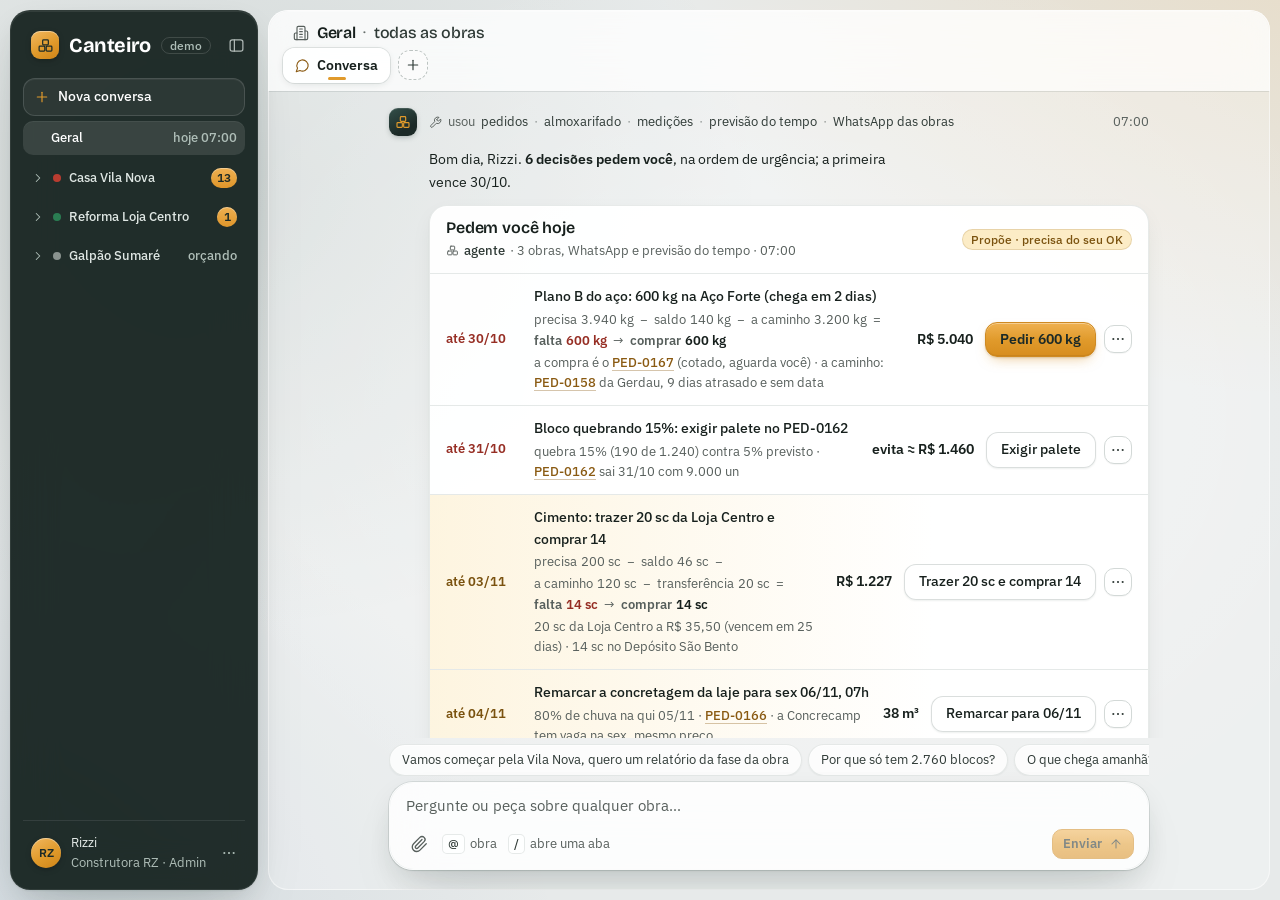
==== commit 4f98ac0f: "Ganchos para clima e mercado: telas no +, rastreio no cartão, intenções extras na conversa Co-Author" ====
--- a/index.html
+++ b/index.html
@@ -36,6 +36,8 @@
 <script src="js/features/proativo.js"></script>
 <script src="js/features/gestao.js"></script>
 <script src="js/features/conversa.js"></script>
+<script src="js/features/clima.js"></script>
+<script src="js/features/mercado.js"></script>
 <script src="js/boot.js"></script>
 <script src="js/motion.js"></script>
 </body>
--- a/css/app.css
+++ b/css/app.css
@@ -695,3 +695,20 @@
   .toast{transform:translate(-50%,0)!important}
   .btn:active,.iconbtn:active,.seg a:active,.seg button:active,.chip:active{transform:none}
 }
+
+/* ===== Lateral recolhível (desktop) ===== */
+.brand{position:relative}
+.side-fechar{margin-left:auto;width:32px;height:32px;border-radius:10px;border:0;background:none;color:var(--sideInk);display:grid;place-items:center;opacity:.75;flex:none}
+.side-fechar:hover{background:rgba(255,255,255,.08);opacity:1}
+.side-fechar:focus-visible{opacity:1}
+.app.lat-fechada{grid-template-columns:64px minmax(0,1fr)}
+.app.lat-fechada>.side{padding:12px 10px;align-items:center;gap:6px}
+.r-btn{position:relative;width:44px;height:44px;border-radius:12px;border:0;background:none;color:var(--sideInk);display:grid;place-items:center;flex:none;font:600 13px/1 var(--sans)}
+.r-btn:hover{background:rgba(255,255,255,.08)}
+.r-btn.on{background:rgba(255,255,255,.12);color:#fff}
+.r-logo{margin-bottom:6px} .r-logo .logo{margin:0}
+.r-ini{letter-spacing:.02em}
+.r-dot{position:absolute;left:6px;top:6px;width:7px;height:7px;border-radius:50%;box-shadow:0 0 0 2px var(--side)}
+.r-n{position:absolute;right:-2px;top:-2px;min-width:18px;height:18px;padding:0 5px;border-radius:999px;background:var(--accent);color:var(--pine);font:600 12px/18px var(--sans);text-align:center}
+.r-sep{width:28px;height:1px;background:rgba(255,255,255,.12);margin:6px 0}
+@media (prefers-reduced-motion:no-preference){ .app{transition:grid-template-columns .22s cubic-bezier(.23,1,.32,1)} }
